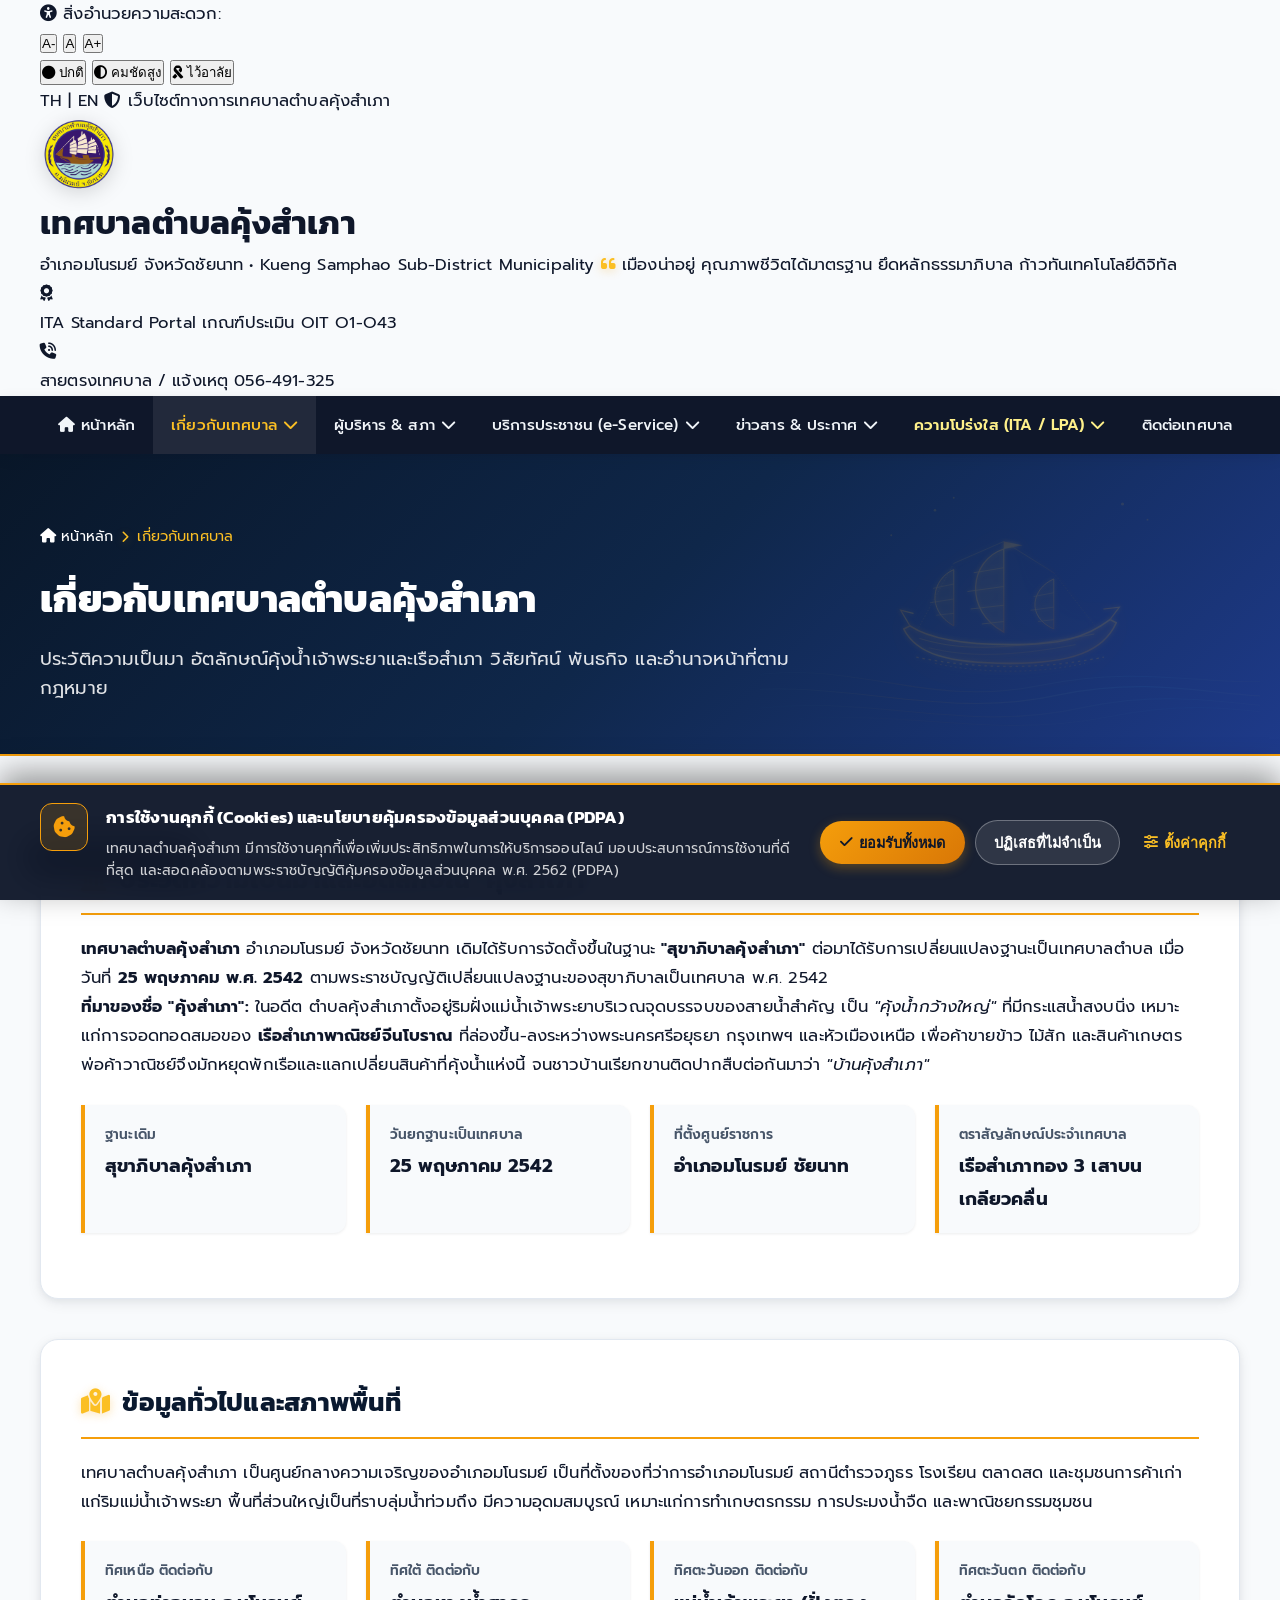
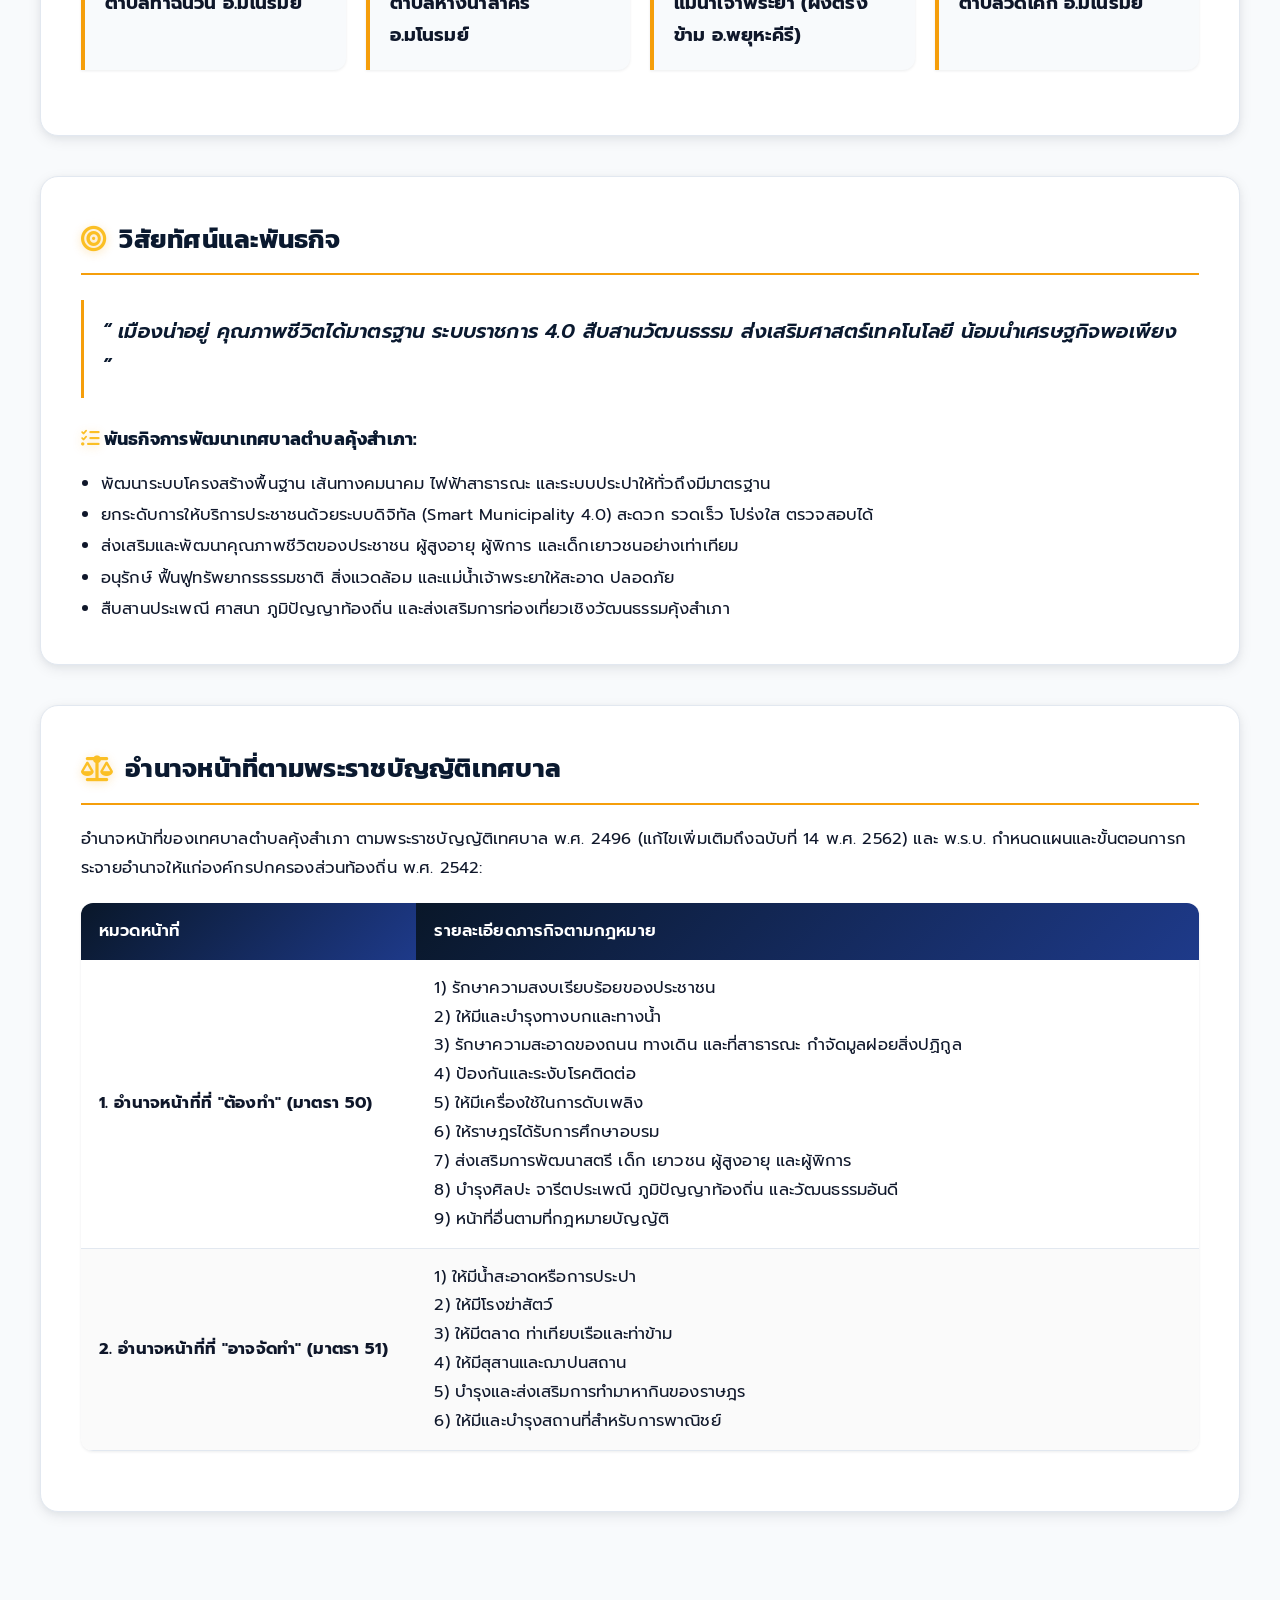
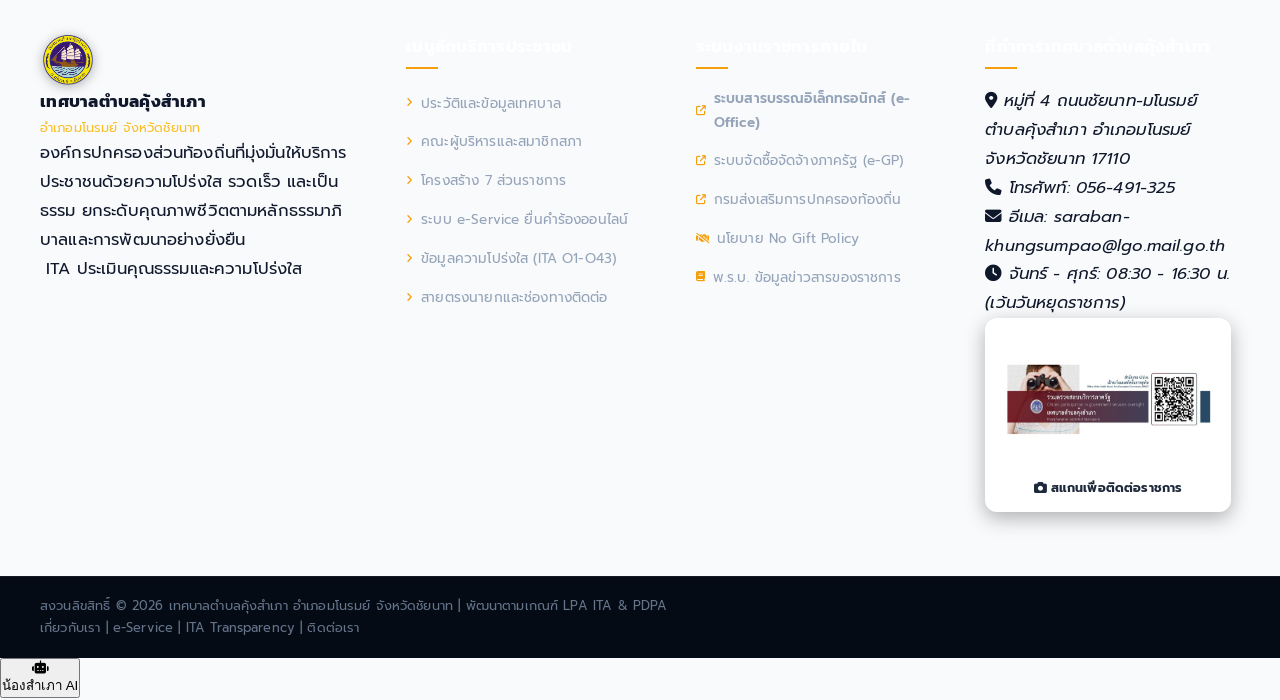
==== about.html @ b13b2f4b "feat: modern Thai typography (Prompt/Kanit), Khung Sumpao identity line-art SVG with floating animat" ====
<!DOCTYPE html>
<html lang="th">
<head>
    <meta charset="UTF-8">
    <meta name="viewport" content="width=device-width, initial-scale=1.0">
    <title>เกี่ยวกับเทศบาลตำบลคุ้งสำเภา | เทศบาลตำบลคุ้งสำเภา อำเภอมโนรมย์ จังหวัดชัยนาท</title>
    <meta name="description" content="ประวัติความเป็นมา อัตลักษณ์คุ้งน้ำเจ้าพระยาและเรือสำเภา วิสัยทัศน์ พันธกิจ และอำนาจหน้าที่ตามกฎหมาย">
    
    <!-- Google Fonts: Prompt & Kanit (Modern, Friendly, Accessible) -->
    <link rel="preconnect" href="https://fonts.googleapis.com">
    <link rel="preconnect" href="https://fonts.gstatic.com" crossorigin>
    <link href="https://fonts.googleapis.com/css2?family=Kanit:wght@400;500;600;700;800&family=Prompt:ital,wght@0,300;0,400;0,500;0,600;0,700;0,800;1,300;1,400&display=swap" rel="stylesheet">
    
    <!-- Font Awesome Icons -->
    <link rel="stylesheet" href="https://cdnjs.cloudflare.com/ajax/libs/font-awesome/6.5.1/css/all.min.css">
    
    <!-- Core & Civic Styles -->
    <link rel="stylesheet" href="assets/css/style.css">
</head>
<body data-theme="light">

    <!-- 1. Government Standard Accessibility Bar (WCAG 2.1 AA) -->
    <div class="accessibility-bar" role="region" aria-label="แถบอำนวยความสะดวกการเข้าถึง">
        <div class="container access-container">
            <div class="access-tools-left">
                <span class="access-label"><i class="fa-solid fa-universal-access"></i> สิ่งอำนวยความสะดวก:</span>
                <div class="btn-group-access" role="group" aria-label="ปรับขนาดตัวอักษร">
                    <button type="button" class="btn-access" id="font-decrease" title="ลดขนาดตัวอักษร">A-</button>
                    <button type="button" class="btn-access active" id="font-reset" title="ขนาดตัวอักษรปกติ">A</button>
                    <button type="button" class="btn-access" id="font-increase" title="เพิ่มขนาดตัวอักษร">A+</button>
                </div>
                <div class="btn-group-access" role="group" aria-label="โหมดการแสดงผล">
                    <button type="button" class="btn-access" id="theme-default" title="โหมดสีปกติ"><i class="fa-solid fa-circle text-primary"></i> ปกติ</button>
                    <button type="button" class="btn-access" id="theme-contrast" title="โหมดคอนทราสต์สูง (ขาว-ดำ)"><i class="fa-solid fa-circle-half-stroke"></i> คมชัดสูง</button>
                    <button type="button" class="btn-access" id="theme-mourning" title="โหมดไว้อาลัย (ขาวดำ)"><i class="fa-solid fa-ribbon"></i> ไว้อาลัย</button>
                </div>
            </div>
            <div class="access-tools-right">
                <span class="lang-switch"><a href="index.html" class="active">TH</a> | <a href="#">EN</a></span>
                <span class="gov-secure-badge"><i class="fa-solid fa-shield-halved"></i> เว็บไซต์ทางการเทศบาลตำบลคุ้งสำเภา</span>
            </div>
        </div>
    </div>

    <!-- 2. Civic Branding & Masthead Header -->
    <header class="header-masthead">
        <div class="container masthead-container">
            <div class="brand-wrapper">
                <a href="index.html" class="brand-logo-link">
                    <img src="assets/images/logo.png" alt="ตราสัญลักษณ์เทศบาลตำบลคุ้งสำเภา" class="official-logo-img">
                </a>
                <div class="brand-titles">
                    <h1 class="brand-title">เทศบาลตำบลคุ้งสำเภา</h1>
                    <span class="brand-subtitle">อำเภอมโนรมย์ จังหวัดชัยนาท • Kueng Samphao Sub-District Municipality</span>
                    <span class="brand-tagline"><i class="fa-solid fa-quote-left text-gold"></i> เมืองน่าอยู่ คุณภาพชีวิตได้มาตรฐาน ยึดหลักธรรมาภิบาล ก้าวทันเทคโนโลยีดิจิทัล</span>
                </div>
            </div>
            <div class="header-utility-badges">
                <div class="ita-badge-card">
                    <div class="ita-badge-icon"><i class="fa-solid fa-award"></i></div>
                    <div class="ita-badge-info">
                        <span class="badge-title">ITA Standard Portal</span>
                        <span class="badge-desc">เกณฑ์ประเมิน OIT O1-O43</span>
                    </div>
                </div>
                <div class="emergency-call-card">
                    <div class="emergency-icon"><i class="fa-solid fa-phone-volume"></i></div>
                    <div class="emergency-info">
                        <span class="call-label">สายตรงเทศบาล / แจ้งเหตุ</span>
                        <a href="tel:056491325" class="call-number">056-491-325</a>
                    </div>
                </div>
            </div>
        </div>
    </header>

    <!-- 3. Main Navigation Bar -->
    <nav class="main-nav" id="mainNav">
        <div class="container nav-container">
            <button class="mobile-menu-toggle" id="mobileMenuToggle" aria-label="เปิดเมนู">
                <i class="fa-solid fa-bars"></i> เมนูหลัก
            </button>
            <ul class="nav-menu" id="navMenu">
                <li class="nav-item "><a href="index.html" class="nav-link"><i class="fa-solid fa-house"></i> หน้าหลัก</a></li>
                <li class="nav-item has-dropdown active">
                    <a href="about.html" class="nav-link">เกี่ยวกับเทศบาล <i class="fa-solid fa-chevron-down"></i></a>
                    <ul class="dropdown-menu">
                        <li><a href="about.html#history"><i class="fa-solid fa-landmark"></i> ประวัติเทศบาลตำบลคุ้งสำเภา</a></li>
                        <li><a href="about.html#info"><i class="fa-solid fa-circle-info"></i> ข้อมูลทั่วไปและสภาพพื้นที่</a></li>
                        <li><a href="about.html#vision"><i class="fa-solid fa-bullseye"></i> วิสัยทัศน์และพันธกิจ</a></li>
                        <li><a href="about.html#duties"><i class="fa-solid fa-scale-balanced"></i> อำนาจหน้าที่ตามกฎหมาย</a></li>
                    </ul>
                </li>
                <li class="nav-item has-dropdown ">
                    <a href="council.html" class="nav-link">ผู้บริหาร & สภา <i class="fa-solid fa-chevron-down"></i></a>
                    <ul class="dropdown-menu">
                        <li><a href="council.html#executives"><i class="fa-solid fa-user-tie"></i> คณะผู้บริหารเทศบาล</a></li>
                        <li><a href="council.html#council"><i class="fa-solid fa-users"></i> สมาชิกสภาเทศบาล</a></li>
                        <li><a href="structure.html"><i class="fa-solid fa-sitemap"></i> โครงสร้าง 7 ส่วนราชการ</a></li>
                    </ul>
                </li>
                <li class="nav-item has-dropdown ">
                    <a href="eservice.html" class="nav-link">บริการประชาชน (e-Service) <i class="fa-solid fa-chevron-down"></i></a>
                    <ul class="dropdown-menu">
                        <li><a href="eservice.html#overview"><i class="fa-solid fa-desktop"></i> ศูนย์บริการ e-Service Portal</a></li>
                        <li><a href="eservice.html#water"><i class="fa-solid fa-faucet-drip"></i> คำร้องขอใช้น้ำประปาออนไลน์</a></li>
                        <li><a href="eservice.html#venue"><i class="fa-solid fa-hotel"></i> คำร้องขอใช้สถานที่ราชการ</a></li>
                        <li><a href="eservice.html#tax"><i class="fa-solid fa-receipt"></i> ชำระภาษีท้องถิ่นและยื่นแบบ</a></li>
                        <li><a href="eservice.html#forms"><i class="fa-solid fa-file-pdf"></i> ดาวน์โหลดแบบฟอร์มคำร้อง</a></li>
                    </ul>
                </li>
                <li class="nav-item has-dropdown">
                    <a href="index.html#news" class="nav-link">ข่าวสาร & ประกาศ <i class="fa-solid fa-chevron-down"></i></a>
                    <ul class="dropdown-menu">
                        <li><a href="index.html#news"><i class="fa-regular fa-newspaper"></i> ข่าวประชาสัมพันธ์ทั่วไป</a></li>
                        <li><a href="index.html#procure"><i class="fa-solid fa-cart-shopping"></i> ประกาศจัดซื้อจัดจ้าง (e-GP)</a></li>
                        <li><a href="index.html#gallery"><i class="fa-solid fa-images"></i> ภาพกิจกรรมเทศบาล</a></li>
                    </ul>
                </li>
                <li class="nav-item has-dropdown ">
                    <a href="ita.html" class="nav-link highlight-ita">ความโปร่งใส (ITA / LPA) <i class="fa-solid fa-chevron-down"></i></a>
                    <ul class="dropdown-menu">
                        <li><a href="ita.html#oit"><i class="fa-solid fa-shield-halved"></i> การประเมิน ITA (OIT O1-O43)</a></li>
                        <li><a href="ita.html#no-gift"><i class="fa-solid fa-handshake-slash"></i> นโยบายไม่รับของขวัญ (No Gift Policy)</a></li>
                        <li><a href="ita.html#finance"><i class="fa-solid fa-chart-pie"></i> แผนการใช้จ่ายงบประมาณ</a></li>
                        <li><a href="ita.html#ethics"><i class="fa-solid fa-gavel"></i> ประมวลจริยธรรมเจ้าหน้าที่</a></li>
                    </ul>
                </li>
                <li class="nav-item "><a href="contact.html" class="nav-link">ติดต่อเทศบาล</a></li>
            </ul>
        </div>
    </nav>

    <!-- Subpage Hero Banner with Identity Watermark -->
    <section class="subpage-hero">
        <img src="assets/images/identity_ship_waves.svg" alt="อัตลักษณ์เรือสำเภาและคุ้งน้ำเจ้าพระยา" class="identity-watermark">
        <div class="container">
            <div class="subpage-breadcrumb">
                <a href="index.html"><i class="fa-solid fa-house"></i> หน้าหลัก</a>
                <i class="fa-solid fa-chevron-right text-gold" style="font-size: 0.75rem;"></i>
                <span>เกี่ยวกับเทศบาล</span>
            </div>
            <h1 class="subpage-title">เกี่ยวกับเทศบาลตำบลคุ้งสำเภา</h1>
            <p class="subpage-subtitle">ประวัติความเป็นมา อัตลักษณ์คุ้งน้ำเจ้าพระยาและเรือสำเภา วิสัยทัศน์ พันธกิจ และอำนาจหน้าที่ตามกฎหมาย</p>
        </div>
    </section>

    <main class="subpage-body">
        <div class="container">
            <!-- Article 1: History -->
            <article class="civic-article-card" id="history">
                <h2 class="civic-article-title"><i class="fa-solid fa-landmark text-gold"></i> ประวัติความเป็นมาและอัตลักษณ์ "คุ้งสำเภา"</h2>
                <p>
                    <strong>เทศบาลตำบลคุ้งสำเภา</strong> อำเภอมโนรมย์ จังหวัดชัยนาท เดิมได้รับการจัดตั้งขึ้นในฐานะ <strong>"สุขาภิบาลคุ้งสำเภา"</strong> ต่อมาได้รับการเปลี่ยนแปลงฐานะเป็นเทศบาลตำบล เมื่อวันที่ <strong>25 พฤษภาคม พ.ศ. 2542</strong> ตามพระราชบัญญัติเปลี่ยนแปลงฐานะของสุขาภิบาลเป็นเทศบาล พ.ศ. 2542
                </p>
                <p>
                    <strong>ที่มาของชื่อ "คุ้งสำเภา":</strong> ในอดีต ตำบลคุ้งสำเภาตั้งอยู่ริมฝั่งแม่น้ำเจ้าพระยาบริเวณจุดบรรจบของสายน้ำสำคัญ เป็น <em>"คุ้งน้ำกว้างใหญ่"</em> ที่มีกระแสน้ำสงบนิ่ง เหมาะแก่การจอดทอดสมอของ <strong>เรือสำเภาพาณิชย์จีนโบราณ</strong> ที่ล่องขึ้น-ลงระหว่างพระนครศรีอยุธยา กรุงเทพฯ และหัวเมืองเหนือ เพื่อค้าขายข้าว ไม้สัก และสินค้าเกษตร พ่อค้าวาณิชย์จึงมักหยุดพักเรือและแลกเปลี่ยนสินค้าที่คุ้งน้ำแห่งนี้ จนชาวบ้านเรียกขานติดปากสืบต่อกันมาว่า <em>"บ้านคุ้งสำเภา"</em>
                </p>
                
                <div class="civic-fact-grid">
                    <div class="civic-fact-card">
                        <span class="civic-fact-label">ฐานะเดิม</span>
                        <span class="civic-fact-value">สุขาภิบาลคุ้งสำเภา</span>
                    </div>
                    <div class="civic-fact-card">
                        <span class="civic-fact-label">วันยกฐานะเป็นเทศบาล</span>
                        <span class="civic-fact-value">25 พฤษภาคม 2542</span>
                    </div>
                    <div class="civic-fact-card">
                        <span class="civic-fact-label">ที่ตั้งศูนย์ราชการ</span>
                        <span class="civic-fact-value">อำเภอมโนรมย์ ชัยนาท</span>
                    </div>
                    <div class="civic-fact-card">
                        <span class="civic-fact-label">ตราสัญลักษณ์ประจำเทศบาล</span>
                        <span class="civic-fact-value">เรือสำเภาทอง 3 เสาบนเกลียวคลื่น</span>
                    </div>
                </div>
            </article>

            <!-- Article 2: General Information -->
            <article class="civic-article-card" id="info">
                <h2 class="civic-article-title"><i class="fa-solid fa-map-location-dot text-gold"></i> ข้อมูลทั่วไปและสภาพพื้นที่</h2>
                <p>
                    เทศบาลตำบลคุ้งสำเภา เป็นศูนย์กลางความเจริญของอำเภอมโนรมย์ เป็นที่ตั้งของที่ว่าการอำเภอมโนรมย์ สถานีตำรวจภูธร โรงเรียน ตลาดสด และชุมชนการค้าเก่าแก่ริมแม่น้ำเจ้าพระยา พื้นที่ส่วนใหญ่เป็นที่ราบลุ่มน้ำท่วมถึง มีความอุดมสมบูรณ์ เหมาะแก่การทำเกษตรกรรม การประมงน้ำจืด และพาณิชยกรรมชุมชน
                </p>
                <div class="civic-fact-grid">
                    <div class="civic-fact-card">
                        <span class="civic-fact-label">ทิศเหนือ ติดต่อกับ</span>
                        <span class="civic-fact-value">ตำบลท่าฉนวน อ.มโนรมย์</span>
                    </div>
                    <div class="civic-fact-card">
                        <span class="civic-fact-label">ทิศใต้ ติดต่อกับ</span>
                        <span class="civic-fact-value">ตำบลหางน้ำสาคร อ.มโนรมย์</span>
                    </div>
                    <div class="civic-fact-card">
                        <span class="civic-fact-label">ทิศตะวันออก ติดต่อกับ</span>
                        <span class="civic-fact-value">แม่น้ำเจ้าพระยา (ฝั่งตรงข้าม อ.พยุหะคีรี)</span>
                    </div>
                    <div class="civic-fact-card">
                        <span class="civic-fact-label">ทิศตะวันตก ติดต่อกับ</span>
                        <span class="civic-fact-value">ตำบลวัดโคก อ.มโนรมย์</span>
                    </div>
                </div>
            </article>

            <!-- Article 3: Vision & Mission -->
            <article class="civic-article-card" id="vision">
                <h2 class="civic-article-title"><i class="fa-solid fa-bullseye text-gold"></i> วิสัยทัศน์และพันธกิจ</h2>
                <div class="mayor-text" style="font-size: 1.25rem; font-weight: 600; color: var(--primary-dark); margin: 25px 0;">
                    “ เมืองน่าอยู่ คุณภาพชีวิตได้มาตรฐาน ระบบราชการ 4.0 สืบสานวัฒนธรรม ส่งเสริมศาสตร์เทคโนโลยี น้อมนำเศรษฐกิจพอเพียง ”
                </div>
                <h3 style="font-size: 1.15rem; margin-top: 25px; margin-bottom: 12px; color: var(--primary-dark);"><i class="fa-solid fa-list-check text-gold"></i> พันธกิจการพัฒนาเทศบาลตำบลคุ้งสำเภา:</h3>
                <ul style="padding-left: 20px; line-height: 1.9;">
                    <li>พัฒนาระบบโครงสร้างพื้นฐาน เส้นทางคมนาคม ไฟฟ้าสาธารณะ และระบบประปาให้ทั่วถึงมีมาตรฐาน</li>
                    <li>ยกระดับการให้บริการประชาชนด้วยระบบดิจิทัล (Smart Municipality 4.0) สะดวก รวดเร็ว โปร่งใส ตรวจสอบได้</li>
                    <li>ส่งเสริมและพัฒนาคุณภาพชีวิตของประชาชน ผู้สูงอายุ ผู้พิการ และเด็กเยาวชนอย่างเท่าเทียม</li>
                    <li>อนุรักษ์ ฟื้นฟูทรัพยากรธรรมชาติ สิ่งแวดล้อม และแม่น้ำเจ้าพระยาให้สะอาด ปลอดภัย</li>
                    <li>สืบสานประเพณี ศาสนา ภูมิปัญญาท้องถิ่น และส่งเสริมการท่องเที่ยวเชิงวัฒนธรรมคุ้งสำเภา</li>
                </ul>
            </article>

            <!-- Article 4: Duties and Legal Authority -->
            <article class="civic-article-card" id="duties">
                <h2 class="civic-article-title"><i class="fa-solid fa-scale-balanced text-gold"></i> อำนาจหน้าที่ตามพระราชบัญญัติเทศบาล</h2>
                <p>อำนาจหน้าที่ของเทศบาลตำบลคุ้งสำเภา ตามพระราชบัญญัติเทศบาล พ.ศ. 2496 (แก้ไขเพิ่มเติมถึงฉบับที่ 14 พ.ศ. 2562) และ พ.ร.บ. กำหนดแผนและขั้นตอนการกระจายอำนาจให้แก่องค์กรปกครองส่วนท้องถิ่น พ.ศ. 2542:</p>
                
                <table class="civic-table">
                    <thead>
                        <tr>
                            <th style="width: 30%;">หมวดหน้าที่</th>
                            <th>รายละเอียดภารกิจตามกฎหมาย</th>
                        </tr>
                    </thead>
                    <tbody>
                        <tr>
                            <td><strong>1. อำนาจหน้าที่ที่ "ต้องทำ" (มาตรา 50)</strong></td>
                            <td>
                                1) รักษาความสงบเรียบร้อยของประชาชน<br>
                                2) ให้มีและบำรุงทางบกและทางน้ำ<br>
                                3) รักษาความสะอาดของถนน ทางเดิน และที่สาธารณะ กำจัดมูลฝอยสิ่งปฏิกูล<br>
                                4) ป้องกันและระงับโรคติดต่อ<br>
                                5) ให้มีเครื่องใช้ในการดับเพลิง<br>
                                6) ให้ราษฎรได้รับการศึกษาอบรม<br>
                                7) ส่งเสริมการพัฒนาสตรี เด็ก เยาวชน ผู้สูงอายุ และผู้พิการ<br>
                                8) บำรุงศิลปะ จารีตประเพณี ภูมิปัญญาท้องถิ่น และวัฒนธรรมอันดี<br>
                                9) หน้าที่อื่นตามที่กฎหมายบัญญัติ
                            </td>
                        </tr>
                        <tr>
                            <td><strong>2. อำนาจหน้าที่ที่ "อาจจัดทำ" (มาตรา 51)</strong></td>
                            <td>
                                1) ให้มีน้ำสะอาดหรือการประปา<br>
                                2) ให้มีโรงฆ่าสัตว์<br>
                                3) ให้มีตลาด ท่าเทียบเรือและท่าข้าม<br>
                                4) ให้มีสุสานและฌาปนสถาน<br>
                                5) บำรุงและส่งเสริมการทำมาหากินของราษฎร<br>
                                6) ให้มีและบำรุงสถานที่สำหรับการพาณิชย์
                            </td>
                        </tr>
                    </tbody>
                </table>
            </article>
        </div>
    </main>

    <!-- Official Civic Footer -->
    <footer class="footer-civic" id="contactFooter">
        <div class="container footer-grid">
            <div class="footer-col footer-about">
                <div class="footer-brand">
                    <img src="assets/images/logo.png" alt="โลโก้เทศบาลตำบลคุ้งสำเภา" class="footer-logo-img">
                    <div>
                        <h4 class="footer-title">เทศบาลตำบลคุ้งสำเภา</h4>
                        <span class="footer-sub">อำเภอมโนรมย์ จังหวัดชัยนาท</span>
                    </div>
                </div>
                <p class="footer-desc">
                    องค์กรปกครองส่วนท้องถิ่นที่มุ่งมั่นให้บริการประชาชนด้วยความโปร่งใส รวดเร็ว และเป็นธรรม ยกระดับคุณภาพชีวิตตามหลักธรรมาภิบาลและการพัฒนาอย่างยั่งยืน
                </p>
                <div class="footer-ita-status">
                    <span class="ita-tag"><i class="fa-solid fa-shield-check"></i> ITA ประเมินคุณธรรมและความโปร่งใส</span>
                </div>
            </div>
            <div class="footer-col">
                <h4 class="footer-heading">เมนูลัดบริการประชาชน</h4>
                <ul class="footer-links">
                    <li><a href="about.html"><i class="fa-solid fa-angle-right"></i> ประวัติและข้อมูลเทศบาล</a></li>
                    <li><a href="council.html"><i class="fa-solid fa-angle-right"></i> คณะผู้บริหารและสมาชิกสภา</a></li>
                    <li><a href="structure.html"><i class="fa-solid fa-angle-right"></i> โครงสร้าง 7 ส่วนราชการ</a></li>
                    <li><a href="eservice.html"><i class="fa-solid fa-angle-right"></i> ระบบ e-Service ยื่นคำร้องออนไลน์</a></li>
                    <li><a href="ita.html"><i class="fa-solid fa-angle-right"></i> ข้อมูลความโปร่งใส (ITA O1-O43)</a></li>
                    <li><a href="contact.html"><i class="fa-solid fa-angle-right"></i> สายตรงนายกและช่องทางติดต่อ</a></li>
                </ul>
            </div>
            <div class="footer-col">
                <h4 class="footer-heading">ระบบงานราชการภายใน</h4>
                <ul class="footer-links">
                    <li><a href="https://khungsumpao.c.eoffice.go.th/portal/" target="_blank" class="eoffice-link"><i class="fa-solid fa-arrow-up-right-from-square"></i> ระบบสารบรรณอิเล็กทรอนิกส์ (e-Office)</a></li>
                    <li><a href="https://www.gprocurement.go.th" target="_blank"><i class="fa-solid fa-arrow-up-right-from-square"></i> ระบบจัดซื้อจัดจ้างภาครัฐ (e-GP)</a></li>
                    <li><a href="https://dla.go.th" target="_blank"><i class="fa-solid fa-arrow-up-right-from-square"></i> กรมส่งเสริมการปกครองท้องถิ่น</a></li>
                    <li><a href="ita.html#no-gift"><i class="fa-solid fa-handshake-slash"></i> นโยบาย No Gift Policy</a></li>
                    <li><a href="about.html#duties"><i class="fa-solid fa-book"></i> พ.ร.บ. ข้อมูลข่าวสารของราชการ</a></li>
                </ul>
            </div>
            <div class="footer-col footer-contact-box">
                <h4 class="footer-heading">ที่ทำการเทศบาลตำบลคุ้งสำเภา</h4>
                <address class="footer-address">
                    <p><i class="fa-solid fa-location-dot"></i> หมู่ที่ 4 ถนนชัยนาท-มโนรมย์ ตำบลคุ้งสำเภา อำเภอมโนรมย์ จังหวัดชัยนาท 17110</p>
                    <p><i class="fa-solid fa-phone"></i> โทรศัพท์: <a href="tel:056491325">056-491-325</a></p>
                    <p><i class="fa-solid fa-envelope"></i> อีเมล: <a href="mailto:saraban-khungsumpao@lgo.mail.go.th">saraban-khungsumpao@lgo.mail.go.th</a></p>
                    <p><i class="fa-solid fa-clock"></i> จันทร์ - ศุกร์: 08:30 - 16:30 น. (เว้นวันหยุดราชการ)</p>
                </address>
                <div class="qrcode-wrapper">
                    <img src="assets/images/qrcode_contact.jpg" alt="QR Code ติดต่อเทศบาลตำบลคุ้งสำเภา" class="qrcode-img">
                    <span class="qrcode-hint"><i class="fa-solid fa-camera"></i> สแกนเพื่อติดต่อราชการ</span>
                </div>
            </div>
        </div>
        <div class="footer-bottom">
            <div class="container footer-bottom-flex">
                <p class="copyright">สงวนลิขสิทธิ์ &copy; 2026 เทศบาลตำบลคุ้งสำเภา อำเภอมโนรมย์ จังหวัดชัยนาท | พัฒนาตามเกณฑ์ LPA ITA & PDPA</p>
                <div class="footer-extra-links">
                    <a href="about.html">เกี่ยวกับเรา</a> | 
                    <a href="eservice.html">e-Service</a> | 
                    <a href="ita.html">ITA Transparency</a> | 
                    <a href="contact.html">ติดต่อเรา</a>
                </div>
            </div>
        </div>
    </footer>

    <!-- AI Citizen Assistant Floating Button & Widget -->
    <div class="ai-assistant-widget" id="aiAssistantWidget">
        <button class="ai-fab-btn" id="aiFabBtn" aria-label="ผู้ช่วยราชการ AI น้องสำเภา">
            <div class="ai-fab-icon"><i class="fa-solid fa-robot"></i></div>
            <div class="ai-fab-label">น้องสำเภา AI</div>
        </button>
        <div class="ai-chat-window" id="aiChatWindow" aria-hidden="true">
            <div class="ai-chat-header">
                <div class="ai-bot-profile">
                    <div class="ai-avatar-circle"><i class="fa-solid fa-robot"></i></div>
                    <div>
                        <h4 class="ai-bot-name">น้องสำเภา AI</h4>
                        <span class="ai-bot-status"><i class="fa-solid fa-circle"></i> พร้อมให้บริการข้อมูลราชการ</span>
                    </div>
                </div>
                <button class="ai-close-btn" id="aiCloseBtn" aria-label="ปิดหน้าต่าง">&times;</button>
            </div>
            <div class="ai-chat-body" id="aiChatBody">
                <div class="ai-message bot">
                    <p>สวัสดีครับพ่อแม่พี่น้องชาวตำบลคุ้งสำเภา! ผมคือ <strong>"น้องสำเภา AI"</strong> ผู้ช่วยอัจฉริยะประจำเทศบาลตำบลคุ้งสำเภา มีอะไรให้ผมช่วยเหลือเรื่องงานบริการ ข้อมูลจัดซื้อจัดจ้าง หรือเอกสารราชการ สอบถามได้เลยครับ!</p>
                </div>
            </div>
            <div class="ai-chat-quick-tags">
                <button class="quick-tag" data-query="ขอน้ำประปาออนไลน์">🚰 ขอน้ำประปา</button>
                <button class="quick-tag" data-query="ติดต่อเทศบาล">📞 เบอร์ติดต่อ</button>
                <button class="quick-tag" data-query="ชำระภาษีท้องถิ่น">💰 ภาษีที่ดิน</button>
                <button class="quick-tag" data-query="นโยบาย No Gift">🛡️ No Gift</button>
            </div>
            <div class="ai-chat-footer">
                <input type="text" id="aiUserInput" placeholder="พิมพ์คำถามของคุณที่นี่..." aria-label="พิมพ์ข้อความ">
                <button type="button" id="aiSendBtn" aria-label="ส่งข้อความ"><i class="fa-solid fa-paper-plane"></i></button>
            </div>
        </div>
    </div>

    <!-- PDPA Compliance & Cookie Consent System -->
    <div id="pdpa-banner" class="pdpa-banner" role="dialog" aria-modal="true" aria-labelledby="pdpa-title">
        <div class="container pdpa-container">
            <div class="pdpa-content">
                <div class="pdpa-icon-box"><i class="fa-solid fa-cookie-bite"></i></div>
                <div class="pdpa-text">
                    <h4 id="pdpa-title" class="pdpa-title">การใช้งานคุกกี้ (Cookies) และนโยบายคุ้มครองข้อมูลส่วนบุคคล (PDPA)</h4>
                    <p class="pdpa-desc">เทศบาลตำบลคุ้งสำเภา มีการใช้งานคุกกี้เพื่อเพิ่มประสิทธิภาพในการให้บริการออนไลน์ มอบประสบการณ์การใช้งานที่ดีที่สุด และสอดคล้องตามพระราชบัญญัติคุ้มครองข้อมูลส่วนบุคคล พ.ศ. 2562 (PDPA)</p>
                </div>
            </div>
            <div class="pdpa-actions">
                <button type="button" class="btn btn-pdpa-accept" id="btn-pdpa-accept-all"><i class="fa-solid fa-check"></i> ยอมรับทั้งหมด</button>
                <button type="button" class="btn btn-pdpa-reject" id="btn-pdpa-reject">ปฏิเสธที่ไม่จำเป็น</button>
                <button type="button" class="btn btn-pdpa-settings" id="btn-pdpa-open-settings"><i class="fa-solid fa-sliders"></i> ตั้งค่าคุกกี้</button>
            </div>
        </div>
    </div>

    <div id="pdpa-modal" class="pdpa-modal-overlay" aria-hidden="true">
        <div class="pdpa-modal-box">
            <div class="pdpa-modal-header">
                <div class="pdpa-modal-title-group">
                    <i class="fa-solid fa-shield-halved pdpa-modal-icon"></i>
                    <div>
                        <h3 class="pdpa-modal-title">ศูนย์จัดการความเป็นส่วนตัวและคุกกี้ (Privacy & Cookies Settings)</h3>
                        <p class="pdpa-modal-subtitle">เทศบาลตำบลคุ้งสำเภา อำเภอมโนรมย์ จังหวัดชัยนาท</p>
                    </div>
                </div>
                <button type="button" class="pdpa-modal-close" id="btn-pdpa-close-modal" aria-label="ปิดหน้าต่าง">&times;</button>
            </div>
            <div class="pdpa-modal-body">
                <div class="pdpa-category-card">
                    <div class="pdpa-cat-header">
                        <div class="pdpa-cat-info">
                            <h4 class="pdpa-cat-title"><i class="fa-solid fa-lock text-gold"></i> คุกกี้ที่จำเป็นอย่างยิ่ง (Strictly Necessary Cookies)</h4>
                            <span class="pdpa-cat-badge always-active">เปิดใช้งานตลอดเวลา (จำเป็น)</span>
                        </div>
                        <div class="pdpa-switch disabled">
                            <input type="checkbox" id="cookie-necessary" checked disabled>
                            <label for="cookie-necessary" class="pdpa-slider"></label>
                        </div>
                    </div>
                    <p class="pdpa-cat-desc">จำเป็นสำหรับการทำงานพื้นฐานของเว็บไซต์ เช่น การเข้าสู่ระบบ e-Service และการนำทาง</p>
                </div>
                <div class="pdpa-category-card">
                    <div class="pdpa-cat-header">
                        <div class="pdpa-cat-info"><h4 class="pdpa-cat-title"><i class="fa-solid fa-chart-line text-blue"></i> คุกกี้เพื่อการวิเคราะห์และประเมินผล (Analytics Cookies)</h4></div>
                        <div class="pdpa-switch">
                            <input type="checkbox" id="cookie-analytics" checked>
                            <label for="cookie-analytics" class="pdpa-slider"></label>
                        </div>
                    </div>
                    <p class="pdpa-cat-desc">ช่วยให้เทศบาลเข้าใจพฤติกรรมการใช้งานเพื่อนำสถิติไปปรับปรุงการให้บริการประชาชน</p>
                </div>
            </div>
            <div class="pdpa-modal-footer">
                <button type="button" class="btn btn-pdpa-save" id="btn-pdpa-save-preferences"><i class="fa-solid fa-floppy-disk"></i> บันทึกการตั้งค่า</button>
                <button type="button" class="btn btn-pdpa-accept-modal" id="btn-pdpa-accept-all-modal">ยอมรับทั้งหมด</button>
            </div>
        </div>
    </div>

    <button id="pdpa-floating-trigger" class="pdpa-floating-badge" title="คลิกเพื่อจัดการความยินยอมคุกกี้และสิทธิ PDPA">
        <i class="fa-solid fa-shield-halved"></i>
        <span class="pdpa-badge-text">นโยบายคุกกี้ & PDPA</span>
    </button>

    <!-- Core Scripts -->
    <script src="assets/js/main.js"></script>
</body>
</html>
---- assets/css/style.css ----
/* ==========================================================================
   เทศบาลตำบลคุ้งสำเภา (Kueng Sumpao Sub-District Municipality)
   Design System: Modern Civic Editorial & Warm Gold Sapphire
   Compliant with: LPA (Local Performance Assessment) & ITA (OIT O1-O43)
   ========================================================================== */

:root {
    /* Palette Tokens */
    --primary-dark: #0a192f;
    --primary: #0f172a;
    --primary-light: #1e293b;
    --primary-accent: #1e3a8a;
    
    --gold: #f59e0b;
    --gold-dark: #d97706;
    --gold-light: #fbbf24;
    --gold-subtle: #fef3c7;
    
    --bg-page: #f8fafc;
    --bg-surface: #ffffff;
    --bg-alt: #f1f5f9;
    
    --text-main: #0f172a;
    --text-muted: #475569;
    --text-light: #94a3b8;
    --text-white: #ffffff;
    
    --border-color: #e2e8f0;
    --border-gold: #fde68a;
    
    /* Radius & Elevation */
    --radius-sm: 6px;
    --radius-md: 12px;
    --radius-lg: 18px;
    --radius-full: 9999px;
    
    --shadow-sm: 0 1px 3px rgba(15, 23, 42, 0.08);
    --shadow-md: 0 4px 14px rgba(15, 23, 42, 0.08), 0 2px 6px rgba(15, 23, 42, 0.04);
    --shadow-lg: 0 10px 25px -5px rgba(15, 23, 42, 0.12), 0 8px 10px -6px rgba(15, 23, 42, 0.04);
    --shadow-gold: 0 4px 20px rgba(245, 158, 11, 0.25);
    
    /* Transition */
    --transition: all 0.25s ease;
}

/* Base Reset & Typography */
* {
    box-sizing: border-box;
    margin: 0;
    padding: 0;
}

html {
    scroll-behavior: smooth;
    font-size: 16px;
}

body {
    font-family: 'Sarabun', 'Outfit', sans-serif;
    background-color: var(--bg-page);
    color: var(--text-main);
    line-height: 1.65;
    text-align: left;
    -webkit-font-smoothing: antialiased;
}

.container {
    max-width: 1240px;
    margin: 0 auto;
    padding: 0 20px;
}

a {
    color: inherit;
    text-decoration: none;
    transition: var(--transition);
}

img {
    max-width: 100%;
    height: auto;
    display: block;
}

/* ==========================================================================
   1. TOP ACCESSIBILITY BAR (มาตรฐานความเสมอภาคและเข้าถึงได้ของรัฐ)
   ========================================================================== */
.top-bar {
    background-color: var(--primary-dark);
    color: #cbd5e1;
    font-size: 0.85rem;
    padding: 7px 0;
    border-bottom: 1px solid rgba(255, 255, 255, 0.1);
}

.top-bar-content {
    display: flex;
    justify-content: space-between;
    align-items: center;
}

.top-bar-left span {
    display: inline-flex;
    align-items: center;
    gap: 6px;
}

.top-bar-left .divider,
.lang-switch .divider {
    color: rgba(255, 255, 255, 0.2);
    margin: 0 10px;
}

.top-bar-right {
    display: flex;
    align-items: center;
    gap: 16px;
}

.accessibility-ctrl {
    display: inline-flex;
    align-items: center;
    gap: 5px;
}

.accessibility-ctrl .ctrl-label {
    font-size: 0.8rem;
    color: #94a3b8;
    margin-right: 3px;
}

.accessibility-ctrl button,
.theme-ctrl button {
    background: rgba(255, 255, 255, 0.08);
    color: #f8fafc;
    border: 1px solid rgba(255, 255, 255, 0.15);
    border-radius: var(--radius-sm);
    padding: 2px 7px;
    font-size: 0.75rem;
    font-weight: 600;
    cursor: pointer;
    transition: var(--transition);
}

.accessibility-ctrl button:hover,
.theme-ctrl button:hover {
    background: var(--gold);
    color: var(--primary-dark);
    border-color: var(--gold);
}

.theme-ctrl {
    display: inline-flex;
    gap: 6px;
}

.lang-switch .lang {
    cursor: pointer;
    font-weight: 500;
}

.lang-switch .lang.active {
    color: var(--gold-light);
    font-weight: 700;
}

/* ==========================================================================
   2. MAIN HEADER & IDENTITY
   ========================================================================== */
.main-header {
    background: var(--bg-surface);
    padding: 18px 0;
    border-bottom: 1px solid var(--border-color);
}

.header-container {
    display: flex;
    justify-content: space-between;
    align-items: center;
}

.brand-identity {
    display: flex;
    align-items: center;
    gap: 18px;
}

.emblem-wrapper {
    position: relative;
}

.emblem-badge {
    width: 68px;
    height: 68px;
    background: linear-gradient(135deg, var(--gold-light), var(--gold-dark));
    border-radius: 50%;
    display: flex;
    align-items: center;
    justify-content: center;
    color: var(--primary-dark);
    font-size: 2rem;
    box-shadow: var(--shadow-gold);
    border: 3px solid #ffffff;
}

.brand-title-th {
    font-size: 1.65rem;
    font-weight: 700;
    color: var(--primary);
    line-height: 1.2;
    letter-spacing: -0.01em;
}

.brand-sub-th {
    font-size: 0.95rem;
    color: var(--gold-dark);
    font-weight: 600;
}

.brand-title-en {
    font-size: 0.8rem;
    color: var(--text-muted);
    font-family: 'Outfit', sans-serif;
    letter-spacing: 0.04em;
    text-transform: uppercase;
}

.header-actions {
    display: flex;
    align-items: center;
    gap: 20px;
}

.hotline-box {
    display: flex;
    align-items: center;
    gap: 12px;
    padding: 8px 16px;
    background: #fef2f2;
    border: 1px solid #fee2e2;
    border-radius: var(--radius-md);
}

.hotline-icon {
    width: 40px;
    height: 40px;
    border-radius: 50%;
    background: #ef4444;
    color: white;
    display: flex;
    align-items: center;
    justify-content: center;
    font-size: 1.1rem;
}

.hotline-info {
    display: flex;
    flex-direction: column;
}

.hotline-title {
    font-size: 0.75rem;
    color: #991b1b;
    font-weight: 600;
}

.hotline-number {
    font-size: 1.2rem;
    font-weight: 700;
    color: #b91c1c;
    line-height: 1.2;
}

.btn-complain-header {
    display: inline-flex;
    align-items: center;
    gap: 8px;
    background: linear-gradient(135deg, var(--gold), var(--gold-dark));
    color: var(--primary-dark);
    font-weight: 700;
    font-size: 0.95rem;
    padding: 12px 20px;
    border-radius: var(--radius-md);
    box-shadow: var(--shadow-gold);
    border: none;
    cursor: pointer;
}

.btn-complain-header:hover {
    transform: translateY(-2px);
    box-shadow: 0 6px 22px rgba(245, 158, 11, 0.4);
}

/* ==========================================================================
   3. NAVIGATION BAR (สอดคล้องตามโครงสร้าง ITA O1-O43)
   ========================================================================== */
.main-nav {
    background: var(--primary);
    position: sticky;
    top: 0;
    z-index: 1000;
    box-shadow: var(--shadow-md);
}

.nav-container {
    display: flex;
    justify-content: space-between;
    align-items: center;
}

.mobile-menu-toggle {
    display: none;
    background: transparent;
    border: none;
    color: white;
    font-size: 1.1rem;
    padding: 14px 0;
    cursor: pointer;
}

.nav-menu {
    display: flex;
    list-style: none;
    align-items: center;
}

.nav-item {
    position: relative;
}

.nav-link {
    display: inline-flex;
    align-items: center;
    gap: 6px;
    padding: 16px 18px;
    color: #f1f5f9;
    font-size: 0.95rem;
    font-weight: 500;
    white-space: nowrap;
}

.nav-link:hover,
.nav-item.active .nav-link {
    background: rgba(255, 255, 255, 0.08);
    color: var(--gold-light);
}

.nav-link.highlight-ita {
    color: #fef08a;
    font-weight: 600;
}

.nav-link.highlight-ita:hover {
    background: rgba(245, 158, 11, 0.15);
    color: var(--gold-light);
}

/* Dropdown */
.dropdown-menu {
    position: absolute;
    top: 100%;
    left: 0;
    background: var(--bg-surface);
    min-width: 270px;
    list-style: none;
    padding: 8px 0;
    border-radius: 0 0 var(--radius-md) var(--radius-md);
    box-shadow: var(--shadow-lg);
    border: 1px solid var(--border-color);
    border-top: 3px solid var(--gold);
    display: none;
    animation: fadeInMenu 0.2s ease forwards;
}

.dropdown-menu li a {
    display: flex;
    align-items: center;
    gap: 10px;
    padding: 10px 18px;
    color: var(--text-main);
    font-size: 0.9rem;
}

.dropdown-menu li a:hover {
    background: var(--bg-alt);
    color: var(--primary-accent);
    padding-left: 24px;
}

.dropdown-menu li a i {
    color: var(--gold);
    font-size: 0.95rem;
    width: 18px;
    text-align: center;
}

.nav-item:hover > .dropdown-menu {
    display: block;
}

@keyframes fadeInMenu {
    from { opacity: 0; transform: translateY(8px); }
    to { opacity: 1; transform: translateY(0); }
}

.nav-search {
    display: flex;
    align-items: center;
    background: rgba(255, 255, 255, 0.1);
    border-radius: var(--radius-full);
    padding: 4px 6px 4px 14px;
    border: 1px solid rgba(255, 255, 255, 0.15);
}

.nav-search input {
    background: transparent;
    border: none;
    color: white;
    font-size: 0.85rem;
    font-family: inherit;
    outline: none;
    width: 170px;
}

.nav-search input::placeholder {
    color: #94a3b8;
}

.nav-search button {
    background: var(--gold);
    border: none;
    color: var(--primary-dark);
    width: 28px;
    height: 28px;
    border-radius: 50%;
    display: flex;
    align-items: center;
    justify-content: center;
    cursor: pointer;
    transition: var(--transition);
}

.nav-search button:hover {
    background: var(--gold-light);
}

/* ==========================================================================
   4. HERO SECTION: MODERN CIVIC SHOWCASE & VISION
   ========================================================================== */
.hero-section {
    position: relative;
    background: linear-gradient(135deg, #091729 0%, #0f2744 50%, #173b64 100%);
    color: white;
    padding: 65px 0 80px;
    overflow: hidden;
}

.hero-backdrop {
    position: absolute;
    top: 0; left: 0; right: 0; bottom: 0;
    background: radial-gradient(circle at 85% 20%, rgba(245, 158, 11, 0.18) 0%, transparent 40%),
                radial-gradient(circle at 10% 80%, rgba(30, 58, 138, 0.3) 0%, transparent 50%);
    pointer-events: none;
}

.hero-container {
    position: relative;
    display: grid;
    grid-template-columns: 1.15fr 0.85fr;
    gap: 40px;
    align-items: center;
}

.hero-badge {
    display: inline-flex;
    align-items: center;
    gap: 8px;
    background: rgba(245, 158, 11, 0.15);
    color: var(--gold-light);
    border: 1px solid rgba(245, 158, 11, 0.3);
    padding: 6px 14px;
    border-radius: var(--radius-full);
    font-size: 0.85rem;
    font-weight: 600;
    margin-bottom: 18px;
}

.hero-heading {
    font-size: 2.6rem;
    font-weight: 700;
    line-height: 1.25;
    margin-bottom: 22px;
}

.text-gold {
    color: var(--gold-light);
    text-shadow: 0 2px 10px rgba(245, 158, 11, 0.3);
}

.hero-vision-card {
    display: flex;
    gap: 16px;
    background: rgba(255, 255, 255, 0.06);
    backdrop-filter: blur(12px);
    border: 1px solid rgba(255, 255, 255, 0.12);
    border-left: 4px solid var(--gold);
    padding: 18px 22px;
    border-radius: var(--radius-md);
    margin-bottom: 30px;
}

.vision-icon {
    font-size: 1.6rem;
    color: var(--gold-light);
    opacity: 0.8;
}

.vision-title {
    display: block;
    font-size: 0.85rem;
    text-transform: uppercase;
    letter-spacing: 0.05em;
    color: #cbd5e1;
    font-weight: 600;
    margin-bottom: 4px;
}

.vision-quote {
    font-size: 1.05rem;
    font-weight: 500;
    line-height: 1.5;
    color: #f8fafc;
}

.hero-cta-group {
    display: flex;
    gap: 16px;
}

.btn {
    display: inline-flex;
    align-items: center;
    gap: 8px;
    padding: 13px 26px;
    border-radius: var(--radius-md);
    font-weight: 600;
    font-size: 0.95rem;
    cursor: pointer;
    transition: var(--transition);
}

.btn-primary {
    background: linear-gradient(135deg, var(--gold), var(--gold-dark));
    color: var(--primary-dark);
    box-shadow: var(--shadow-gold);
}

.btn-primary:hover {
    transform: translateY(-2px);
    box-shadow: 0 8px 25px rgba(245, 158, 11, 0.45);
}

.btn-outline {
    background: transparent;
    color: white;
    border: 1.5px solid rgba(255, 255, 255, 0.3);
}

.btn-outline:hover {
    background: rgba(255, 255, 255, 0.1);
    border-color: white;
}

/* Quick Services Floating Cards */
.hero-quick-services {
    background: rgba(15, 23, 42, 0.75);
    backdrop-filter: blur(16px);
    border: 1px solid rgba(255, 255, 255, 0.15);
    border-radius: var(--radius-lg);
    padding: 26px;
    box-shadow: var(--shadow-lg);
}

.quick-title {
    font-size: 1.15rem;
    font-weight: 700;
    color: var(--gold-light);
    margin-bottom: 18px;
    display: flex;
    align-items: center;
    gap: 8px;
}

.quick-cards-grid {
    display: grid;
    grid-template-columns: 1fr;
    gap: 12px;
}

.quick-card {
    display: flex;
    align-items: center;
    gap: 14px;
    background: rgba(255, 255, 255, 0.05);
    border: 1px solid rgba(255, 255, 255, 0.08);
    border-radius: var(--radius-md);
    padding: 14px;
    transition: var(--transition);
}

.quick-card:hover {
    background: rgba(255, 255, 255, 0.12);
    transform: translateX(4px);
    border-color: var(--gold);
}

.q-icon {
    width: 44px;
    height: 44px;
    border-radius: var(--radius-md);
    display: flex;
    align-items: center;
    justify-content: center;
    font-size: 1.2rem;
    color: white;
    flex-shrink: 0;
}

.bg-orange { background: linear-gradient(135deg, #f97316, #ea580c); }
.bg-blue   { background: linear-gradient(135deg, #0284c7, #0369a1); }
.bg-teal   { background: linear-gradient(135deg, #0d9488, #0f766e); }
.bg-purple { background: linear-gradient(135deg, #8b5cf6, #7c3aed); }

.q-desc h4 {
    font-size: 0.98rem;
    font-weight: 600;
    color: white;
    margin-bottom: 2px;
}

.q-desc p {
    font-size: 0.8rem;
    color: #94a3b8;
}

/* ==========================================================================
   5. MAYOR & EXECUTIVE SPOTLIGHT (เกณฑ์ ITA O3-O4)
   ========================================================================== */
.section-mayor {
    padding: 50px 0;
    background: var(--bg-surface);
    border-bottom: 1px solid var(--border-color);
}

.mayor-card {
    display: grid;
    grid-template-columns: 280px 1fr;
    gap: 40px;
    align-items: center;
    background: #ffffff;
    border-radius: var(--radius-lg);
    border: 1px solid var(--border-color);
    box-shadow: var(--shadow-md);
    padding: 30px;
}

.mayor-avatar-frame {
    position: relative;
    text-align: center;
}

.avatar-placeholder {
    width: 220px;
    height: 270px;
    margin: 0 auto;
    background: linear-gradient(180deg, #e2e8f0 0%, #cbd5e1 100%);
    border-radius: var(--radius-md);
    display: flex;
    flex-direction: column;
    align-items: center;
    justify-content: center;
    color: #64748b;
    border: 4px solid #ffffff;
    box-shadow: var(--shadow-md);
}

.avatar-placeholder i {
    font-size: 4rem;
    margin-bottom: 8px;
    color: #94a3b8;
}

.avatar-label {
    font-size: 0.85rem;
    font-weight: 500;
}

.mayor-badge-gold {
    position: absolute;
    bottom: -12px;
    left: 50%;
    transform: translateX(-50%);
    background: linear-gradient(135deg, var(--gold), var(--gold-dark));
    color: var(--primary-dark);
    font-weight: 700;
    font-size: 0.85rem;
    padding: 4px 18px;
    border-radius: var(--radius-full);
    box-shadow: var(--shadow-sm);
    white-space: nowrap;
}

.mayor-message .sub-lead {
    font-size: 0.85rem;
    text-transform: uppercase;
    font-weight: 700;
    color: var(--gold-dark);
    letter-spacing: 0.05em;
}

.mayor-name {
    font-size: 1.85rem;
    font-weight: 700;
    color: var(--primary);
    margin: 4px 0 2px;
}

.mayor-role {
    font-size: 1rem;
    color: var(--text-muted);
    font-weight: 600;
    margin-bottom: 16px;
}

.mayor-text {
    font-size: 1.02rem;
    line-height: 1.7;
    color: #334155;
    background: var(--bg-page);
    padding: 16px 20px;
    border-radius: var(--radius-md);
    border-left: 3px solid var(--gold);
    margin-bottom: 18px;
    font-style: italic;
}

.mayor-signature-line {
    display: flex;
    gap: 14px;
    flex-wrap: wrap;
}

.policy-pill {
    display: inline-flex;
    align-items: center;
    gap: 6px;
    background: #ecfdf5;
    color: #065f46;
    border: 1px solid #a7f3d0;
    padding: 6px 14px;
    border-radius: var(--radius-full);
    font-size: 0.82rem;
    font-weight: 600;
}

/* ==========================================================================
   6. CITIZEN e-SERVICE PORTAL (LPA ด้านการบริการสาธารณะ)
   ========================================================================== */
.section-eservice {
    padding: 70px 0;
    background: var(--bg-page);
}

.section-header {
    margin-bottom: 45px;
}

.section-header.text-center {
    text-align: center;
}

.section-tag {
    display: inline-flex;
    align-items: center;
    gap: 6px;
    font-size: 0.85rem;
    font-weight: 700;
    color: var(--gold-dark);
    text-transform: uppercase;
    letter-spacing: 0.05em;
    margin-bottom: 8px;
}

.section-title {
    font-size: 2.1rem;
    font-weight: 700;
    color: var(--primary);
    line-height: 1.3;
}

.section-subtitle {
    font-size: 1rem;
    color: var(--text-muted);
    margin-top: 6px;
}

.eservice-grid {
    display: grid;
    grid-template-columns: repeat(3, 1fr);
    gap: 24px;
}

.eservice-card {
    background: var(--bg-surface);
    border: 1px solid var(--border-color);
    border-radius: var(--radius-lg);
    padding: 30px 24px;
    box-shadow: var(--shadow-sm);
    transition: var(--transition);
    display: flex;
    flex-direction: column;
}

.eservice-card:hover {
    transform: translateY(-5px);
    box-shadow: var(--shadow-lg);
    border-color: var(--gold);
}

.eservice-icon-wrap {
    width: 60px;
    height: 60px;
    border-radius: var(--radius-md);
    background: #eff6ff;
    color: var(--primary-accent);
    display: flex;
    align-items: center;
    justify-content: center;
    font-size: 1.7rem;
    margin-bottom: 18px;
    transition: var(--transition);
}

.eservice-card:hover .eservice-icon-wrap {
    background: var(--gold);
    color: var(--primary-dark);
}

.eservice-card h3 {
    font-size: 1.15rem;
    font-weight: 700;
    color: var(--primary);
    margin-bottom: 10px;
}

.eservice-card p {
    font-size: 0.9rem;
    color: var(--text-muted);
    line-height: 1.6;
    margin-bottom: 20px;
    flex-grow: 1;
}

.card-btn {
    display: inline-flex;
    align-items: center;
    gap: 6px;
    font-size: 0.9rem;
    font-weight: 600;
    color: var(--primary-accent);
}

.card-btn:hover {
    color: var(--gold-dark);
}

/* ==========================================================================
   7. ITA & TRANSPARENCY GATEWAY (OIT O1-O43)
   ========================================================================== */
.section-ita {
    padding: 40px 0 70px;
}

.ita-banner-card {
    background: linear-gradient(135deg, #091729 0%, #1e3a8a 100%);
    border-radius: var(--radius-lg);
    padding: 40px;
    color: white;
    box-shadow: var(--shadow-lg);
    border: 1px solid rgba(255, 255, 255, 0.15);
}

.ita-header-row {
    display: flex;
    justify-content: space-between;
    align-items: center;
    margin-bottom: 20px;
    flex-wrap: wrap;
    gap: 12px;
}

.ita-badge-box {
    display: inline-flex;
    align-items: center;
    gap: 8px;
    background: rgba(245, 158, 11, 0.2);
    border: 1px solid var(--gold);
    color: var(--gold-light);
    font-weight: 700;
    padding: 6px 14px;
    border-radius: var(--radius-full);
    font-size: 0.9rem;
}

.ita-status-pill {
    background: rgba(255, 255, 255, 0.1);
    color: #e2e8f0;
    padding: 6px 14px;
    border-radius: var(--radius-full);
    font-size: 0.85rem;
}

.ita-content-body h2 {
    font-size: 1.85rem;
    font-weight: 700;
    margin-bottom: 8px;
}

.ita-content-body p {
    color: #cbd5e1;
    font-size: 0.95rem;
    max-width: 850px;
    margin-bottom: 30px;
}

.ita-quick-grid {
    display: grid;
    grid-template-columns: repeat(3, 1fr);
    gap: 16px;
}

.ita-item {
    display: flex;
    align-items: center;
    gap: 14px;
    background: rgba(255, 255, 255, 0.08);
    border: 1px solid rgba(255, 255, 255, 0.12);
    border-radius: var(--radius-md);
    padding: 16px;
    transition: var(--transition);
}

.ita-item:hover {
    background: rgba(255, 255, 255, 0.16);
    border-color: var(--gold);
    transform: translateY(-3px);
}

.ita-item.highlight-red {
    border-left: 4px solid #ef4444;
}

.ita-icon {
    width: 46px;
    height: 46px;
    border-radius: var(--radius-md);
    background: rgba(245, 158, 11, 0.2);
    color: var(--gold-light);
    display: flex;
    align-items: center;
    justify-content: center;
    font-size: 1.3rem;
    flex-shrink: 0;
}

.ita-item.highlight-red .ita-icon {
    background: rgba(239, 68, 68, 0.2);
    color: #fca5a5;
}

.ita-info strong {
    display: block;
    font-size: 0.95rem;
    color: #ffffff;
    font-weight: 600;
}

.ita-info span {
    font-size: 0.8rem;
    color: #cbd5e1;
}

/* ==========================================================================
   8. PUBLIC NEWS & PROCUREMENT CENTER
   ========================================================================== */
.section-news {
    padding: 70px 0;
    background: var(--bg-surface);
}

.news-header-flex {
    display: flex;
    justify-content: space-between;
    align-items: flex-end;
    margin-bottom: 30px;
    flex-wrap: wrap;
    gap: 20px;
}

.news-tabs {
    display: flex;
    gap: 8px;
    background: var(--bg-page);
    padding: 6px;
    border-radius: var(--radius-md);
    border: 1px solid var(--border-color);
}

.tab-btn {
    background: transparent;
    border: none;
    padding: 9px 16px;
    border-radius: var(--radius-sm);
    font-family: inherit;
    font-size: 0.9rem;
    font-weight: 600;
    color: var(--text-muted);
    cursor: pointer;
    transition: var(--transition);
}

.tab-btn.active,
.tab-btn:hover {
    background: var(--primary);
    color: white;
}

.tab-content {
    display: none;
}

.tab-content.active {
    display: block;
    animation: fadeInTab 0.3s ease;
}

@keyframes fadeInTab {
    from { opacity: 0; transform: translateY(6px); }
    to { opacity: 1; transform: translateY(0); }
}

.news-cards-grid {
    display: grid;
    grid-template-columns: repeat(3, 1fr);
    gap: 24px;
}

.news-card {
    background: var(--bg-surface);
    border: 1px solid var(--border-color);
    border-radius: var(--radius-lg);
    overflow: hidden;
    box-shadow: var(--shadow-sm);
    transition: var(--transition);
    display: flex;
    flex-direction: column;
}

.news-card:hover {
    transform: translateY(-4px);
    box-shadow: var(--shadow-md);
}

.news-thumb {
    position: relative;
    height: 190px;
    background: linear-gradient(135deg, #e2e8f0, #cbd5e1);
}

.thumb-placeholder {
    width: 100%;
    height: 100%;
    display: flex;
    align-items: center;
    justify-content: center;
    color: #94a3b8;
    font-size: 2.5rem;
}

.thumb-badge {
    position: absolute;
    top: 12px;
    left: 12px;
    background: var(--gold);
    color: var(--primary-dark);
    font-size: 0.75rem;
    font-weight: 700;
    padding: 4px 10px;
    border-radius: var(--radius-full);
}

.thumb-badge.badge-green {
    background: #10b981;
    color: white;
}

.news-body {
    padding: 20px;
    display: flex;
    flex-direction: column;
    flex-grow: 1;
}

.news-meta {
    font-size: 0.8rem;
    color: var(--text-light);
    margin-bottom: 8px;
    display: flex;
    align-items: center;
    gap: 6px;
}

.news-title {
    font-size: 1.05rem;
    font-weight: 700;
    color: var(--primary);
    line-height: 1.45;
    margin-bottom: 10px;
}

.news-excerpt {
    font-size: 0.88rem;
    color: var(--text-muted);
    line-height: 1.55;
    margin-bottom: 16px;
    flex-grow: 1;
}

.news-readmore {
    font-size: 0.88rem;
    font-weight: 600;
    color: var(--primary-accent);
    display: inline-flex;
    align-items: center;
    gap: 5px;
}

.news-readmore:hover {
    color: var(--gold-dark);
}

/* Table Style for Procurement */
.procure-table-card {
    background: var(--bg-surface);
    border: 1px solid var(--border-color);
    border-radius: var(--radius-lg);
    overflow: hidden;
    box-shadow: var(--shadow-sm);
}

.table-procure {
    width: 100%;
    border-collapse: collapse;
    font-size: 0.92rem;
}

.table-procure th {
    background: var(--bg-alt);
    color: var(--primary);
    padding: 14px 18px;
    font-weight: 700;
    border-bottom: 2px solid var(--border-color);
    text-align: left;
}

.table-procure td {
    padding: 14px 18px;
    border-bottom: 1px solid var(--border-color);
    color: var(--text-main);
}

.table-procure tr:hover td {
    background: #f8fafc;
}

.btn-pdf {
    display: inline-flex;
    align-items: center;
    gap: 6px;
    color: #dc2626;
    font-weight: 600;
    font-size: 0.85rem;
    padding: 4px 10px;
    border-radius: var(--radius-sm);
    background: #fef2f2;
}

.btn-pdf:hover {
    background: #fee2e2;
}

.view-all-row {
    margin-top: 35px;
    text-align: center;
}

.btn-outline-dark {
    display: inline-flex;
    align-items: center;
    gap: 8px;
    padding: 11px 24px;
    border-radius: var(--radius-md);
    border: 1.5px solid var(--primary);
    color: var(--primary);
    font-weight: 600;
    font-size: 0.95rem;
}

.btn-outline-dark:hover {
    background: var(--primary);
    color: white;
}

/* ==========================================================================
   9. HERITAGE & RIVERSIDE COMMUNITY SPOTLIGHT
   ========================================================================== */
.section-heritage {
    padding: 0 0 60px;
}

.heritage-card {
    background: linear-gradient(135deg, #1e293b, #0f172a);
    border-radius: var(--radius-lg);
    padding: 40px;
    color: white;
    border: 1px solid var(--border-color);
    box-shadow: var(--shadow-md);
}

.heritage-tag {
    display: inline-flex;
    align-items: center;
    gap: 6px;
    color: var(--gold-light);
    font-size: 0.85rem;
    font-weight: 700;
    text-transform: uppercase;
    letter-spacing: 0.05em;
    margin-bottom: 10px;
}

.heritage-content h2 {
    font-size: 1.8rem;
    font-weight: 700;
    margin-bottom: 14px;
}

.heritage-content p {
    color: #cbd5e1;
    font-size: 0.98rem;
    line-height: 1.7;
    margin-bottom: 24px;
}

.heritage-highlights {
    display: flex;
    gap: 14px;
    flex-wrap: wrap;
}

.h-badge {
    background: rgba(255, 255, 255, 0.08);
    border: 1px solid rgba(255, 255, 255, 0.15);
    padding: 8px 16px;
    border-radius: var(--radius-full);
    font-size: 0.85rem;
    color: #f1f5f9;
    display: flex;
    align-items: center;
    gap: 8px;
}

/* ==========================================================================
   10. AI CIVIC ASSISTANT WIDGET ("น้องสำเภา AI")
   ========================================================================== */
.ai-widget-wrapper {
    position: fixed;
    bottom: 25px;
    right: 25px;
    z-index: 9999;
}

.ai-fab {
    display: flex;
    align-items: center;
    gap: 10px;
    background: linear-gradient(135deg, var(--gold), var(--gold-dark));
    color: var(--primary-dark);
    border: none;
    padding: 12px 22px;
    border-radius: var(--radius-full);
    box-shadow: var(--shadow-gold);
    cursor: pointer;
    font-family: inherit;
    font-weight: 700;
    font-size: 0.95rem;
    transition: var(--transition);
}

.ai-fab i {
    font-size: 1.3rem;
}

.ai-fab:hover {
    transform: scale(1.05);
    box-shadow: 0 8px 25px rgba(245, 158, 11, 0.5);
}

.ai-chat-window {
    position: absolute;
    bottom: 65px;
    right: 0;
    width: 360px;
    height: 480px;
    background: var(--bg-surface);
    border-radius: var(--radius-lg);
    box-shadow: var(--shadow-lg);
    border: 1px solid var(--border-color);
    display: none;
    flex-direction: column;
    overflow: hidden;
    animation: slideUpAi 0.25s ease forwards;
}

.ai-chat-window.open {
    display: flex;
}

@keyframes slideUpAi {
    from { opacity: 0; transform: translateY(15px); }
    to { opacity: 1; transform: translateY(0); }
}

.ai-chat-header {
    background: var(--primary);
    color: white;
    padding: 14px 18px;
    display: flex;
    align-items: center;
    gap: 12px;
}

.ai-avatar {
    width: 36px;
    height: 36px;
    border-radius: 50%;
    background: var(--gold);
    color: var(--primary-dark);
    display: flex;
    align-items: center;
    justify-content: center;
    font-size: 1.1rem;
}

.ai-header-info {
    flex-grow: 1;
}

.ai-header-info h4 {
    font-size: 0.92rem;
    font-weight: 700;
}

.ai-header-info span {
    font-size: 0.72rem;
    color: #94a3b8;
}

.ai-close-btn {
    background: transparent;
    border: none;
    color: #94a3b8;
    font-size: 1.1rem;
    cursor: pointer;
}

.ai-close-btn:hover {
    color: white;
}

.ai-chat-body {
    flex-grow: 1;
    padding: 16px;
    overflow-y: auto;
    background: var(--bg-page);
    display: flex;
    flex-direction: column;
    gap: 12px;
}

.ai-msg {
    max-width: 85%;
    padding: 10px 14px;
    border-radius: 14px;
    font-size: 0.88rem;
    line-height: 1.45;
}

.ai-msg.bot {
    background: var(--bg-surface);
    color: var(--text-main);
    align-self: flex-start;
    border: 1px solid var(--border-color);
    border-bottom-left-radius: 4px;
}

.ai-msg.user {
    background: var(--primary);
    color: white;
    align-self: flex-end;
    border-bottom-right-radius: 4px;
}

.ai-chips {
    display: flex;
    flex-wrap: wrap;
    gap: 6px;
    margin-top: 4px;
}

.ai-chips .chip {
    background: var(--bg-surface);
    border: 1px solid var(--border-color);
    padding: 5px 10px;
    border-radius: var(--radius-full);
    font-size: 0.78rem;
    font-family: inherit;
    cursor: pointer;
    transition: var(--transition);
}

.ai-chips .chip:hover {
    background: var(--gold);
    color: var(--primary-dark);
    border-color: var(--gold);
}

.ai-chat-footer {
    display: flex;
    padding: 10px 14px;
    background: var(--bg-surface);
    border-top: 1px solid var(--border-color);
}

.ai-chat-footer input {
    flex-grow: 1;
    border: 1px solid var(--border-color);
    border-radius: var(--radius-full);
    padding: 8px 14px;
    font-family: inherit;
    font-size: 0.85rem;
    outline: none;
}

.ai-chat-footer button {
    background: var(--gold);
    border: none;
    color: var(--primary-dark);
    width: 36px;
    height: 36px;
    border-radius: 50%;
    margin-left: 8px;
    cursor: pointer;
}

/* ==========================================================================
   11. OFFICIAL FOOTER (มาตรฐาน พ.ร.บ. ข้อมูลข่าวสาร & PDPA)
   ========================================================================== */
.main-footer {
    background: var(--primary-dark);
    color: #cbd5e1;
    padding: 60px 0 0;
    font-size: 0.9rem;
    border-top: 3px solid var(--gold);
}

.footer-grid {
    display: grid;
    grid-template-columns: 1.3fr 1fr 1fr 1fr;
    gap: 35px;
    padding-bottom: 50px;
}

.footer-logo {
    display: flex;
    align-items: center;
    gap: 12px;
    margin-bottom: 14px;
}

.emblem-mini {
    width: 40px;
    height: 40px;
    border-radius: 50%;
    background: var(--gold);
    color: var(--primary-dark);
    display: flex;
    align-items: center;
    justify-content: center;
    font-size: 1.2rem;
}

.footer-logo h3 {
    font-size: 1.25rem;
    color: white;
}

.footer-text {
    font-size: 0.85rem;
    color: #94a3b8;
    margin-bottom: 18px;
    line-height: 1.6;
}

.contact-details p {
    margin-bottom: 8px;
    display: flex;
    align-items: flex-start;
    gap: 10px;
    font-size: 0.85rem;
}

.contact-details p i {
    color: var(--gold);
    margin-top: 4px;
}

.footer-heading {
    color: white;
    font-size: 1.05rem;
    font-weight: 700;
    margin-bottom: 18px;
    position: relative;
    padding-bottom: 8px;
}

.footer-heading::after {
    content: '';
    position: absolute;
    bottom: 0;
    left: 0;
    width: 32px;
    height: 2px;
    background: var(--gold);
}

.footer-links {
    list-style: none;
}

.footer-links li {
    margin-bottom: 10px;
}

.footer-links li a {
    color: #94a3b8;
    display: inline-flex;
    align-items: center;
    gap: 8px;
    font-size: 0.85rem;
}

.footer-links li a:hover {
    color: var(--gold-light);
    transform: translateX(4px);
}

.footer-links li a i {
    font-size: 0.65rem;
    color: var(--gold);
}

.social-links {
    display: flex;
    gap: 12px;
    margin-top: 18px;
}

.social-links a {
    width: 36px;
    height: 36px;
    border-radius: 50%;
    background: rgba(255, 255, 255, 0.08);
    display: flex;
    align-items: center;
    justify-content: center;
    color: white;
    font-size: 0.95rem;
}

.social-links a:hover {
    background: var(--gold);
    color: var(--primary-dark);
}

.map-placeholder {
    height: 120px;
    background: rgba(255, 255, 255, 0.05);
    border: 1px dashed rgba(255, 255, 255, 0.2);
    border-radius: var(--radius-md);
    display: flex;
    flex-direction: column;
    align-items: center;
    justify-content: center;
    color: #94a3b8;
    gap: 6px;
    margin-bottom: 14px;
}

.visitor-counter {
    background: rgba(255, 255, 255, 0.06);
    padding: 10px 14px;
    border-radius: var(--radius-md);
    font-size: 0.85rem;
}

.visitor-counter strong {
    color: var(--gold-light);
}

.footer-bottom {
    background: #050b14;
    padding: 18px 0;
    font-size: 0.8rem;
    color: #64748b;
    border-top: 1px solid rgba(255, 255, 255, 0.05);
}

.footer-bottom-content {
    display: flex;
    justify-content: space-between;
    align-items: center;
    flex-wrap: wrap;
    gap: 10px;
}

/* ==========================================================================
   12. ACCESSIBILITY & THEME MODES
   ========================================================================== */
/* Font Sizing */
body.font-large { font-size: 18px; }
body.font-small { font-size: 14px; }

/* High Contrast Mode */
body.high-contrast {
    background: #000000 !important;
    color: #ffffff !important;
}

body.high-contrast .main-header,
body.high-contrast .main-nav,
body.high-contrast .section-mayor,
body.high-contrast .section-eservice,
body.high-contrast .section-news,
body.high-contrast .eservice-card,
body.high-contrast .news-card,
body.high-contrast .mayor-card {
    background: #121212 !important;
    color: #ffffff !important;
    border-color: #ffd700 !important;
}

body.high-contrast a,
body.high-contrast h1,
body.high-contrast h2,
body.high-contrast h3,
body.high-contrast h4 {
    color: #ffd700 !important;
}

/* Mourning Mode (Grayscale) */
body.mourning-mode {
    filter: grayscale(100%);
    -webkit-filter: grayscale(100%);
}

/* ==========================================================================
   13. RESPONSIVE MEDIA QUERIES
   ========================================================================== */
@media (max-width: 1024px) {
    .hero-container {
        grid-template-columns: 1fr;
    }
    .footer-grid {
        grid-template-columns: 1fr 1fr;
    }
    .eservice-grid,
    .news-cards-grid,
    .ita-quick-grid {
        grid-template-columns: repeat(2, 1fr);
    }
}

@media (max-width: 768px) {
    .top-bar-content {
        flex-direction: column;
        gap: 8px;
        text-align: center;
    }
    .header-container {
        flex-direction: column;
        gap: 16px;
        text-align: center;
    }
    .brand-identity {
        flex-direction: column;
    }
    .mobile-menu-toggle {
        display: block;
    }
    .nav-menu {
        display: none;
        flex-direction: column;
        width: 100%;
    }
    .nav-menu.open {
        display: flex;
    }
    .nav-item {
        width: 100%;
    }
    .nav-link {
        width: 100%;
        justify-content: space-between;
    }
    .dropdown-menu {
        position: static;
        width: 100%;
        box-shadow: none;
        border-radius: 0;
        background: #1e293b;
    }
    .dropdown-menu li a {
        color: #e2e8f0;
    }
    .mayor-card {
        grid-template-columns: 1fr;
        text-align: center;
    }
    .mayor-signature-line {
        justify-content: center;
    }
    .eservice-grid,
    .news-cards-grid,
    .ita-quick-grid {
        grid-template-columns: 1fr;
    }
    .news-header-flex {
        flex-direction: column;
        align-items: flex-start;
    }
    .news-tabs {
        width: 100%;
        overflow-x: auto;
    }
    .footer-grid {
        grid-template-columns: 1fr;
    }
    .ai-chat-window {
        width: 90vw;
        right: -10px;
    }
}

/* ==========================================================================
   EXTRA STYLES: REAL IMAGES & ENHANCEMENTS
   ========================================================================== */

/* Official Logo Styling */
.official-logo-img {
    width: 78px;
    height: 78px;
    object-fit: contain;
    filter: drop-shadow(0 4px 10px rgba(0, 0, 0, 0.15));
    transition: var(--transition);
}

.official-logo-img:hover {
    transform: scale(1.05) rotate(2deg);
}

.footer-logo-img {
    width: 52px;
    height: 52px;
    object-fit: contain;
    filter: drop-shadow(0 2px 6px rgba(0,0,0,0.3));
}

.footer-sub {
    font-size: 0.8rem;
    color: var(--gold-light);
    display: block;
}

.eoffice-link {
    color: var(--gold-light);
    font-weight: 600;
}
.eoffice-link:hover {
    text-decoration: underline;
}

/* Hero Showcase Banner */
.hero-featured-showcase {
    position: relative;
}

.showcase-card {
    background: rgba(255, 255, 255, 0.08);
    backdrop-filter: blur(16px);
    border: 1px solid rgba(255, 255, 255, 0.2);
    border-radius: var(--radius-lg);
    overflow: hidden;
    box-shadow: var(--shadow-lg);
    transition: var(--transition);
}

.showcase-card:hover {
    transform: translateY(-4px);
    box-shadow: 0 15px 35px rgba(0, 0, 0, 0.35);
    border-color: var(--gold);
}

.showcase-img-wrap {
    position: relative;
    width: 100%;
    height: 380px;
    background: #0f172a;
}

.showcase-img {
    width: 100%;
    height: 100%;
    object-fit: cover;
    display: block;
}

.showcase-overlay {
    position: absolute;
    bottom: 0; left: 0; right: 0;
    padding: 24px;
    background: linear-gradient(180deg, transparent 0%, rgba(15, 23, 42, 0.95) 100%);
    color: white;
}

.showcase-tag {
    display: inline-flex;
    align-items: center;
    gap: 6px;
    background: var(--gold);
    color: var(--primary-dark);
    font-size: 0.75rem;
    font-weight: 700;
    padding: 3px 10px;
    border-radius: var(--radius-full);
    margin-bottom: 8px;
}

.showcase-caption {
    font-size: 1.15rem;
    font-weight: 600;
    line-height: 1.4;
    color: #ffffff;
}

/* 7 Departments Grid */
.section-departments {
    padding: 60px 0;
    background: var(--bg-surface);
    border-bottom: 1px solid var(--border-color);
}

.dept-grid {
    display: grid;
    grid-template-columns: repeat(4, 1fr);
    gap: 20px;
}

.dept-card {
    background: var(--bg-page);
    border: 1px solid var(--border-color);
    border-radius: var(--radius-md);
    padding: 24px 18px;
    text-align: center;
    transition: var(--transition);
}

.dept-card:hover {
    background: #ffffff;
    border-color: var(--gold);
    transform: translateY(-4px);
    box-shadow: var(--shadow-md);
}

.dept-icon {
    width: 50px;
    height: 50px;
    border-radius: 50%;
    background: #eff6ff;
    color: var(--primary-accent);
    display: flex;
    align-items: center;
    justify-content: center;
    margin: 0 auto 14px;
    font-size: 1.3rem;
    transition: var(--transition);
}

.dept-card:hover .dept-icon {
    background: var(--gold);
    color: var(--primary-dark);
}

.dept-card h4 {
    font-size: 1rem;
    color: var(--primary);
    margin-bottom: 6px;
    font-weight: 700;
}

.dept-card p {
    font-size: 0.82rem;
    color: var(--text-muted);
    line-height: 1.5;
}

/* e-Service Real Banner */
.eservice-banner-row {
    margin-bottom: 35px;
    border-radius: var(--radius-lg);
    overflow: hidden;
    box-shadow: var(--shadow-md);
    border: 1px solid var(--border-color);
}

.eservice-highlight-card {
    width: 100%;
    max-height: 280px;
    overflow: hidden;
    background: #ffffff;
}

.eservice-highlight-img {
    width: 100%;
    height: 100%;
    object-fit: cover;
    display: block;
}

/* ITA Split Layout & Real No Gift Image */
.ita-split-content {
    display: grid;
    grid-template-columns: 1.4fr 0.8fr;
    gap: 35px;
    align-items: center;
}

.no-gift-frame {
    background: rgba(255, 255, 255, 0.08);
    border: 2px solid var(--gold);
    border-radius: var(--radius-lg);
    padding: 12px;
    text-align: center;
    box-shadow: var(--shadow-lg);
}

.no-gift-img {
    width: 100%;
    border-radius: var(--radius-md);
    display: block;
    box-shadow: var(--shadow-md);
}

.no-gift-caption {
    display: inline-block;
    margin-top: 10px;
    font-size: 0.85rem;
    color: var(--gold-light);
    font-weight: 600;
}

/* Real News Card Image */
.card-real-img {
    width: 100%;
    height: 100%;
    object-fit: cover;
    transition: var(--transition);
}

.news-card:hover .card-real-img {
    transform: scale(1.05);
}

/* Activity Gallery */
.activity-gallery-grid {
    display: grid;
    grid-template-columns: 1fr 1fr;
    gap: 20px;
}

.activity-photo-box {
    border-radius: var(--radius-md);
    overflow: hidden;
    box-shadow: var(--shadow-md);
    position: relative;
    height: 260px;
}

.activity-photo-box img {
    width: 100%;
    height: 100%;
    object-fit: cover;
}

.act-caption {
    position: absolute;
    bottom: 0; left: 0; right: 0;
    padding: 14px 18px;
    background: linear-gradient(180deg, transparent, rgba(15, 23, 42, 0.9));
    color: white;
    font-size: 0.9rem;
    font-weight: 600;
}

/* QR Code in Footer */
.qrcode-wrapper {
    background: #ffffff;
    border-radius: var(--radius-md);
    padding: 12px;
    text-align: center;
    display: inline-block;
    margin-bottom: 14px;
    border: 1px solid rgba(255, 255, 255, 0.2);
}

.qrcode-img {
    width: 120px;
    height: 120px;
    object-fit: contain;
    display: block;
    margin: 0 auto 6px;
}

.qrcode-desc {
    font-size: 0.75rem;
    color: var(--primary-dark);
    font-weight: 600;
    display: block;
}

@media (max-width: 992px) {
    .dept-grid {
        grid-template-columns: repeat(2, 1fr);
    }
    .ita-split-content {
        grid-template-columns: 1fr;
    }
    .showcase-img-wrap {
        height: 280px;
    }
}


/* ========================================================
   CIVIC RESPONSIVE IMAGE & BANNER SYSTEM (Fixed Aspect Ratios)
   ======================================================== */
img {
    max-width: 100%;
    height: auto;
    vertical-align: middle;
}

/* Official Logo */
.official-logo-img {
    width: 78px;
    height: 78px;
    object-fit: contain;
    filter: drop-shadow(0 4px 10px rgba(0, 0, 0, 0.15));
    transition: var(--transition);
}

.official-logo-img:hover {
    transform: scale(1.05) rotate(2deg);
}

.footer-logo-img {
    width: 56px;
    height: 56px;
    object-fit: contain;
    filter: drop-shadow(0 2px 6px rgba(0,0,0,0.3));
}

/* Hero Showcase Banner */
.hero-featured-showcase {
    position: relative;
    width: 100%;
}

.showcase-card {
    background: rgba(255, 255, 255, 0.08);
    backdrop-filter: blur(16px);
    border: 1px solid rgba(255, 255, 255, 0.2);
    border-radius: var(--radius-lg);
    overflow: hidden;
    box-shadow: var(--shadow-lg);
    transition: var(--transition);
}

.showcase-card:hover {
    transform: translateY(-4px);
    box-shadow: 0 15px 35px rgba(0, 0, 0, 0.35);
    border-color: var(--gold);
}

.showcase-img-wrap {
    position: relative;
    width: 100%;
    aspect-ratio: 16 / 10;
    max-height: 400px;
    background: #0f172a;
    overflow: hidden;
}

.showcase-img {
    width: 100%;
    height: 100%;
    object-fit: cover;
    object-position: center;
    display: block;
    transition: transform 0.5s ease;
}

.showcase-card:hover .showcase-img {
    transform: scale(1.03);
}

/* e-Service Real Banner */
.eservice-banner-row {
    margin-bottom: 35px;
    border-radius: var(--radius-lg);
    overflow: hidden;
    box-shadow: var(--shadow-md);
    border: 1px solid var(--border-color);
    background: #0b1528;
}

.eservice-highlight-card {
    width: 100%;
    aspect-ratio: 16 / 9;
    max-height: 420px;
    overflow: hidden;
    background: #0b1528;
    display: flex;
    align-items: center;
    justify-content: center;
}

.eservice-highlight-img {
    width: 100%;
    height: 100%;
    object-fit: cover;
    object-position: center;
    display: block;
    transition: transform 0.4s ease;
}

.eservice-banner-row:hover .eservice-highlight-img {
    transform: scale(1.02);
}

/* ITA No Gift Policy Image */
.no-gift-frame {
    background: rgba(255, 255, 255, 0.08);
    border: 2px solid var(--gold);
    border-radius: var(--radius-lg);
    padding: 12px;
    text-align: center;
    box-shadow: var(--shadow-lg);
}

.no-gift-img {
    width: 100%;
    height: auto;
    aspect-ratio: 16 / 10;
    object-fit: cover;
    object-position: center;
    border-radius: var(--radius-md);
    display: block;
    box-shadow: var(--shadow-md);
}

/* Real News Card Image */
.news-card-img {
    width: 100%;
    aspect-ratio: 16 / 10;
    height: auto;
    position: relative;
    overflow: hidden;
    background: #0f172a;
}

.card-real-img {
    width: 100%;
    height: 100%;
    object-fit: cover;
    object-position: center;
    display: block;
    transition: var(--transition);
}

.news-card:hover .card-real-img {
    transform: scale(1.05);
}

/* Activity Gallery */
.activity-photo-box {
    width: 100%;
    aspect-ratio: 16 / 10;
    height: auto;
    border-radius: var(--radius-md);
    overflow: hidden;
    box-shadow: var(--shadow-md);
    position: relative;
    background: #0f172a;
}

.activity-photo-box img {
    width: 100%;
    height: 100%;
    object-fit: cover;
    object-position: center;
    display: block;
    transition: transform 0.4s ease;
}

.activity-photo-box:hover img {
    transform: scale(1.05);
}

/* QR Code Contact Box */
.qrcode-wrapper {
    display: inline-block;
    background: #ffffff;
    padding: 12px;
    border-radius: var(--radius-md);
    box-shadow: 0 6px 20px rgba(0,0,0,0.3);
    border: 1px solid rgba(255,255,255,0.3);
    text-align: center;
    transition: var(--transition);
}

.qrcode-wrapper:hover {
    transform: translateY(-2px);
    box-shadow: 0 10px 25px rgba(0,0,0,0.4);
}

.qrcode-img {
    width: 100%;
    max-width: 220px;
    height: auto;
    aspect-ratio: 625 / 392;
    object-fit: contain;
    display: block;
    margin: 0 auto;
    border-radius: var(--radius-sm);
}

.qrcode-hint {
    display: block;
    font-size: 0.78rem;
    color: #1e293b;
    font-weight: 700;
    margin-top: 8px;
}

/* ========================================================
   MAYOR & EXECUTIVE SECTION STYLES
   ======================================================== */
.section-mayor {
    padding: 60px 0;
    background: var(--bg-surface);
    border-bottom: 1px solid var(--border-color);
}

.mayor-card {
    display: flex;
    gap: 40px;
    align-items: center;
    background: linear-gradient(135deg, #091729 0%, #1e3a8a 100%);
    border: 2px solid var(--gold);
    border-radius: var(--radius-lg);
    padding: 40px;
    box-shadow: var(--shadow-xl);
    color: #ffffff;
    position: relative;
    overflow: hidden;
}

.mayor-card::before {
    content: '';
    position: absolute;
    top: -50px; right: -50px;
    width: 200px; height: 200px;
    background: radial-gradient(circle, rgba(245, 158, 11, 0.2) 0%, transparent 70%);
    pointer-events: none;
}

.mayor-avatar-frame {
    position: relative;
    width: 240px;
    height: 320px;
    flex-shrink: 0;
    border-radius: var(--radius-lg);
    overflow: hidden;
    border: 3px solid var(--gold);
    box-shadow: 0 12px 35px rgba(0, 0, 0, 0.4);
    background: #0f172a;
}

.mayor-img {
    width: 100%;
    height: 100%;
    object-fit: cover;
    object-position: top center;
    display: block;
    transition: transform 0.4s ease;
}

.mayor-card:hover .mayor-img {
    transform: scale(1.03);
}

.mayor-badge-gold {
    position: absolute;
    bottom: 12px;
    left: 50%;
    transform: translateX(-50%);
    background: linear-gradient(135deg, #f59e0b, #d97706);
    color: #0f172a;
    font-weight: 800;
    font-size: 0.85rem;
    padding: 4px 16px;
    border-radius: var(--radius-full);
    box-shadow: 0 4px 12px rgba(0, 0, 0, 0.35);
    white-space: nowrap;
    border: 1px solid rgba(255, 255, 255, 0.4);
}

.mayor-message {
    flex: 1;
}

.mayor-header-badge .sub-lead {
    font-size: 0.85rem;
    text-transform: uppercase;
    letter-spacing: 1px;
    color: var(--gold);
    font-weight: 700;
    display: inline-block;
    margin-bottom: 8px;
}

.mayor-name {
    font-size: 2rem;
    font-weight: 800;
    color: #ffffff;
    margin-bottom: 6px;
}

.mayor-role {
    color: var(--gold-light);
    font-size: 0.95rem;
    margin-bottom: 18px;
    font-weight: 500;
}

.mayor-text {
    font-size: 1.05rem;
    line-height: 1.75;
    color: rgba(255, 255, 255, 0.92);
    font-style: italic;
    margin-bottom: 22px;
    border-left: 3px solid var(--gold);
    padding-left: 18px;
    background: rgba(255, 255, 255, 0.04);
    padding: 14px 18px;
    border-radius: 0 var(--radius-md) var(--radius-md) 0;
}

.mayor-signature-line {
    display: flex;
    flex-wrap: wrap;
    gap: 10px;
    margin-bottom: 24px;
}

.policy-pill {
    background: rgba(255, 255, 255, 0.1);
    border: 1px solid rgba(255, 255, 255, 0.2);
    padding: 5px 14px;
    border-radius: var(--radius-full);
    font-size: 0.8rem;
    color: #ffffff;
    display: inline-flex;
    align-items: center;
    gap: 6px;
}

.mayor-cta-actions {
    display: flex;
    gap: 14px;
    flex-wrap: wrap;
}

.btn-outline-civic {
    border: 1.5px solid var(--gold);
    color: var(--gold-light);
    background: transparent;
}

.btn-outline-civic:hover {
    background: rgba(245, 158, 11, 0.15);
    color: #ffffff;
}

@media (max-width: 900px) {
    .mayor-card {
        flex-direction: column;
        text-align: center;
        padding: 30px 20px;
        gap: 25px;
    }
    .mayor-avatar-frame {
        width: 200px;
        height: 270px;
    }
    .mayor-text {
        border-left: none;
        border-top: 2px solid var(--gold);
        border-radius: var(--radius-md);
        text-align: left;
    }
    .mayor-signature-line, .mayor-cta-actions {
        justify-content: center;
    }
}

/* ========================================================
   PDPA COOKIE CONSENT & PRIVACY MANAGEMENT SYSTEM
   ======================================================== */
.pdpa-banner {
    position: fixed;
    bottom: 0;
    left: 0;
    right: 0;
    z-index: 99990;
    background: rgba(15, 23, 42, 0.96);
    backdrop-filter: blur(16px);
    -webkit-backdrop-filter: blur(16px);
    border-top: 2px solid var(--gold);
    box-shadow: 0 -10px 30px rgba(0, 0, 0, 0.4);
    padding: 18px 0;
    transform: translateY(100%);
    opacity: 0;
    visibility: hidden;
    transition: transform 0.4s cubic-bezier(0.16, 1, 0.3, 1), opacity 0.4s ease, visibility 0.4s;
}

.pdpa-banner.active {
    transform: translateY(0);
    opacity: 1;
    visibility: visible;
}

.pdpa-container {
    display: flex;
    align-items: center;
    justify-content: space-between;
    gap: 24px;
}

.pdpa-content {
    display: flex;
    align-items: flex-start;
    gap: 18px;
    flex: 1;
}

.pdpa-icon-box {
    width: 48px;
    height: 48px;
    background: rgba(245, 158, 11, 0.15);
    border: 1px solid var(--gold);
    color: var(--gold);
    border-radius: var(--radius-md);
    display: flex;
    align-items: center;
    justify-content: center;
    font-size: 1.4rem;
    flex-shrink: 0;
}

.pdpa-text {
    flex: 1;
}

.pdpa-title {
    font-size: 1.05rem;
    font-weight: 700;
    color: #ffffff;
    margin-bottom: 6px;
}

.pdpa-desc {
    font-size: 0.88rem;
    line-height: 1.55;
    color: rgba(255, 255, 255, 0.8);
    margin: 0;
}

.pdpa-policy-link {
    color: var(--gold-light);
    text-decoration: underline;
    font-weight: 600;
    margin-left: 4px;
}

.pdpa-policy-link:hover {
    color: #ffffff;
}

.pdpa-actions {
    display: flex;
    align-items: center;
    gap: 10px;
    flex-shrink: 0;
}

.btn-pdpa-accept {
    background: linear-gradient(135deg, #f59e0b, #d97706);
    color: #0f172a;
    font-weight: 700;
    padding: 10px 20px;
    border-radius: var(--radius-full);
    border: none;
    cursor: pointer;
    font-size: 0.9rem;
    display: inline-flex;
    align-items: center;
    gap: 6px;
    transition: var(--transition);
    box-shadow: 0 4px 12px rgba(245, 158, 11, 0.3);
}

.btn-pdpa-accept:hover {
    transform: translateY(-2px);
    box-shadow: 0 6px 16px rgba(245, 158, 11, 0.45);
}

.btn-pdpa-reject {
    background: rgba(255, 255, 255, 0.1);
    color: #ffffff;
    border: 1px solid rgba(255, 255, 255, 0.3);
    padding: 10px 18px;
    border-radius: var(--radius-full);
    cursor: pointer;
    font-size: 0.9rem;
    transition: var(--transition);
}

.btn-pdpa-reject:hover {
    background: rgba(255, 255, 255, 0.2);
    color: #ffffff;
}

.btn-pdpa-settings {
    background: transparent;
    color: var(--gold-light);
    border: none;
    padding: 10px 14px;
    font-size: 0.9rem;
    cursor: pointer;
    display: inline-flex;
    align-items: center;
    gap: 6px;
    transition: var(--transition);
}

.btn-pdpa-settings:hover {
    color: #ffffff;
    text-decoration: underline;
}

/* Modal Overlay */
.pdpa-modal-overlay {
    position: fixed;
    top: 0; left: 0; right: 0; bottom: 0;
    background: rgba(0, 0, 0, 0.75);
    backdrop-filter: blur(8px);
    -webkit-backdrop-filter: blur(8px);
    z-index: 99995;
    display: flex;
    align-items: center;
    justify-content: center;
    padding: 20px;
    opacity: 0;
    visibility: hidden;
    transition: opacity 0.3s ease, visibility 0.3s;
}

.pdpa-modal-overlay.active {
    opacity: 1;
    visibility: visible;
}

.pdpa-modal-box {
    background: var(--bg-surface);
    border: 2px solid var(--gold);
    border-radius: var(--radius-lg);
    box-shadow: 0 25px 60px rgba(0, 0, 0, 0.5);
    max-width: 680px;
    width: 100%;
    max-height: 90vh;
    display: flex;
    flex-direction: column;
    overflow: hidden;
    transform: scale(0.95);
    transition: transform 0.3s cubic-bezier(0.16, 1, 0.3, 1);
}

.pdpa-modal-overlay.active .pdpa-modal-box {
    transform: scale(1);
}

.pdpa-modal-header {
    background: linear-gradient(135deg, #091729, #1e3a8a);
    color: #ffffff;
    padding: 20px 24px;
    display: flex;
    align-items: center;
    justify-content: space-between;
    border-bottom: 1px solid rgba(255, 255, 255, 0.15);
}

.pdpa-modal-title-group {
    display: flex;
    align-items: center;
    gap: 14px;
}

.pdpa-modal-icon {
    font-size: 1.8rem;
    color: var(--gold);
}

.pdpa-modal-title {
    font-size: 1.15rem;
    font-weight: 700;
    color: #ffffff;
    margin: 0;
}

.pdpa-modal-subtitle {
    font-size: 0.8rem;
    color: var(--gold-light);
    margin: 2px 0 0;
}

.pdpa-modal-close {
    background: transparent;
    border: none;
    color: rgba(255, 255, 255, 0.7);
    font-size: 1.8rem;
    cursor: pointer;
    line-height: 1;
    padding: 0 8px;
    transition: var(--transition);
}

.pdpa-modal-close:hover {
    color: #ffffff;
}

.pdpa-modal-body {
    padding: 24px;
    overflow-y: auto;
    flex: 1;
}

.pdpa-modal-intro {
    font-size: 0.9rem;
    line-height: 1.6;
    color: var(--text-muted);
    margin-bottom: 20px;
    padding-bottom: 14px;
    border-bottom: 1px solid var(--border-color);
}

.pdpa-category-card {
    background: var(--bg-page);
    border: 1px solid var(--border-color);
    border-radius: var(--radius-md);
    padding: 16px 20px;
    margin-bottom: 16px;
    transition: var(--transition);
}

.pdpa-category-card:hover {
    border-color: var(--gold);
}

.pdpa-cat-header {
    display: flex;
    align-items: flex-start;
    justify-content: space-between;
    gap: 16px;
    margin-bottom: 8px;
}

.pdpa-cat-title {
    font-size: 0.98rem;
    font-weight: 700;
    color: var(--text-main);
    margin: 0;
    display: flex;
    align-items: center;
    gap: 8px;
}

.pdpa-cat-badge {
    display: inline-block;
    font-size: 0.72rem;
    font-weight: 700;
    padding: 2px 8px;
    border-radius: var(--radius-full);
    margin-top: 4px;
}

.pdpa-cat-badge.always-active {
    background: rgba(16, 185, 129, 0.15);
    color: #059669;
    border: 1px solid rgba(16, 185, 129, 0.3);
}

.pdpa-cat-desc {
    font-size: 0.85rem;
    line-height: 1.55;
    color: var(--text-muted);
    margin: 0;
}

/* Toggle Switch Styles */
.pdpa-switch {
    position: relative;
    width: 48px;
    height: 26px;
    flex-shrink: 0;
}

.pdpa-switch input {
    opacity: 0;
    width: 0;
    height: 0;
}

.pdpa-slider {
    position: absolute;
    cursor: pointer;
    top: 0; left: 0; right: 0; bottom: 0;
    background-color: #cbd5e1;
    transition: 0.3s cubic-bezier(0.16, 1, 0.3, 1);
    border-radius: 34px;
}

.pdpa-slider:before {
    position: absolute;
    content: "";
    height: 20px;
    width: 20px;
    left: 3px;
    bottom: 3px;
    background-color: white;
    transition: 0.3s cubic-bezier(0.16, 1, 0.3, 1);
    border-radius: 50%;
    box-shadow: 0 2px 5px rgba(0,0,0,0.2);
}

.pdpa-switch input:checked + .pdpa-slider {
    background-color: #0284c7;
}

.pdpa-switch input:checked + .pdpa-slider:before {
    transform: translateX(22px);
}

.pdpa-switch.disabled {
    opacity: 0.8;
}

.pdpa-switch.disabled .pdpa-slider {
    background-color: #059669;
    cursor: not-allowed;
}

.pdpa-modal-footer {
    padding: 16px 24px;
    background: var(--bg-surface);
    border-top: 1px solid var(--border-color);
    display: flex;
    justify-content: flex-end;
    gap: 12px;
}

.btn-pdpa-save {
    background: linear-gradient(135deg, #0284c7, #0369a1);
    color: #ffffff;
    font-weight: 700;
    padding: 10px 22px;
    border-radius: var(--radius-full);
    border: none;
    cursor: pointer;
    font-size: 0.9rem;
    display: inline-flex;
    align-items: center;
    gap: 6px;
    transition: var(--transition);
}

.btn-pdpa-save:hover {
    transform: translateY(-2px);
    box-shadow: 0 4px 12px rgba(2, 132, 199, 0.35);
}

.btn-pdpa-accept-modal {
    background: linear-gradient(135deg, #f59e0b, #d97706);
    color: #0f172a;
    font-weight: 700;
    padding: 10px 20px;
    border-radius: var(--radius-full);
    border: none;
    cursor: pointer;
    font-size: 0.9rem;
    transition: var(--transition);
}

.btn-pdpa-accept-modal:hover {
    transform: translateY(-2px);
    box-shadow: 0 4px 12px rgba(245, 158, 11, 0.35);
}

/* Floating Badge */
.pdpa-floating-badge {
    position: fixed;
    bottom: 24px;
    left: 24px;
    z-index: 9998;
    background: rgba(15, 23, 42, 0.9);
    backdrop-filter: blur(10px);
    color: var(--gold);
    border: 1px solid var(--gold);
    padding: 8px 14px;
    border-radius: var(--radius-full);
    font-size: 0.82rem;
    font-weight: 600;
    display: inline-flex;
    align-items: center;
    gap: 8px;
    cursor: pointer;
    box-shadow: 0 4px 15px rgba(0, 0, 0, 0.25);
    transition: var(--transition);
}

.pdpa-floating-badge:hover {
    transform: translateY(-3px) scale(1.04);
    background: #0f172a;
    color: #ffffff;
    box-shadow: 0 8px 25px rgba(245, 158, 11, 0.3);
}

@media (max-width: 768px) {
    .pdpa-container {
        flex-direction: column;
        align-items: stretch;
        gap: 16px;
    }
    .pdpa-actions {
        flex-wrap: wrap;
        justify-content: stretch;
    }
    .btn-pdpa-accept, .btn-pdpa-reject {
        flex: 1;
        justify-content: center;
    }
    .btn-pdpa-settings {
        width: 100%;
        justify-content: center;
    }
    .pdpa-floating-badge {
        bottom: 16px;
        left: 16px;
        padding: 6px 10px;
        font-size: 0.75rem;
    }
}


/* ========================================================
   MODERN CIVIC TYPOGRAPHY & IDENTITY ANIMATIONS
   ======================================================== */
:root {
    --font-main: 'Prompt', -apple-system, BlinkMacSystemFont, 'Segoe UI', Roboto, sans-serif;
    --font-heading: 'Kanit', 'Prompt', sans-serif;
}

body {
    font-family: var(--font-main);
    font-size: 16.5px;
    line-height: 1.75;
    color: var(--text-main);
    letter-spacing: 0.15px;
    -webkit-font-smoothing: antialiased;
    -moz-osx-font-smoothing: grayscale;
}

h1, h2, h3, h4, h5, h6, 
.brand-title, .section-title, .hero-heading, .mayor-name, .hero-lead {
    font-family: var(--font-heading);
    letter-spacing: 0.25px;
    font-weight: 700;
}

/* Identity Watermark & Decorative Line-Art */
.identity-watermark {
    position: absolute;
    right: -20px;
    top: 50%;
    transform: translateY(-50%);
    width: 650px;
    max-width: 60vw;
    height: auto;
    opacity: 0.24;
    pointer-events: none;
    z-index: 1;
    filter: drop-shadow(0 0 20px rgba(245, 158, 11, 0.45));
    animation: gentleShipBob 8s ease-in-out infinite alternate;
}

@keyframes gentleShipBob {
    0% {
        transform: translateY(-50%) rotate(0deg) scale(1);
    }
    50% {
        transform: translateY(-53%) rotate(0.8deg) scale(1.02);
    }
    100% {
        transform: translateY(-47%) rotate(-0.8deg) scale(1);
    }
}

/* Page Header for Sub-pages */
.subpage-hero {
    position: relative;
    padding: 70px 0 50px;
    background: linear-gradient(135deg, #091729 0%, #0f274a 50%, #1e3a8a 100%);
    color: #ffffff;
    border-bottom: 2px solid var(--gold);
    overflow: hidden;
}

.subpage-hero .identity-watermark {
    opacity: 0.16;
    width: 500px;
    right: 20px;
}

.subpage-breadcrumb {
    display: flex;
    align-items: center;
    gap: 8px;
    font-size: 0.9rem;
    color: var(--gold-light);
    margin-bottom: 16px;
}

.subpage-breadcrumb a {
    color: #ffffff;
    text-decoration: none;
    transition: var(--transition);
}

.subpage-breadcrumb a:hover {
    color: var(--gold);
    text-decoration: underline;
}

.subpage-title {
    font-size: 2.4rem;
    font-weight: 800;
    color: #ffffff;
    margin-bottom: 12px;
}

.subpage-subtitle {
    font-size: 1.15rem;
    color: rgba(255, 255, 255, 0.88);
    max-width: 800px;
    line-height: 1.6;
}

/* Sub-page Content Cards */
.subpage-body {
    padding: 60px 0 80px;
    background: var(--bg-page);
}

.civic-article-card {
    background: var(--bg-surface);
    border: 1px solid var(--border-color);
    border-radius: var(--radius-lg);
    padding: 40px;
    box-shadow: var(--shadow-md);
    margin-bottom: 40px;
    position: relative;
    transition: var(--transition);
}

.civic-article-card:hover {
    box-shadow: var(--shadow-lg);
    border-color: rgba(245, 158, 11, 0.4);
}

.civic-article-title {
    font-size: 1.6rem;
    color: var(--primary-dark);
    margin-bottom: 20px;
    padding-bottom: 12px;
    border-bottom: 2px solid var(--gold);
    display: flex;
    align-items: center;
    gap: 12px;
}

.civic-fact-grid {
    display: grid;
    grid-template-columns: repeat(auto-fit, minmax(240px, 1fr));
    gap: 20px;
    margin: 25px 0;
}

.civic-fact-card {
    background: var(--bg-page);
    border-left: 4px solid var(--gold);
    padding: 18px 20px;
    border-radius: 0 var(--radius-md) var(--radius-md) 0;
    box-shadow: var(--shadow-sm);
}

.civic-fact-label {
    font-size: 0.85rem;
    color: var(--text-muted);
    font-weight: 600;
    display: block;
    margin-bottom: 4px;
}

.civic-fact-value {
    font-size: 1.15rem;
    color: var(--text-main);
    font-weight: 700;
}

/* Interactive Interactive Form System */
.interactive-form-box {
    background: var(--bg-surface);
    border: 2px solid var(--gold);
    border-radius: var(--radius-lg);
    padding: 35px;
    box-shadow: var(--shadow-lg);
}

.form-group {
    margin-bottom: 20px;
}

.form-label {
    display: block;
    font-size: 0.95rem;
    font-weight: 600;
    color: var(--text-main);
    margin-bottom: 8px;
}

.form-control {
    width: 100%;
    padding: 12px 16px;
    font-family: var(--font-main);
    font-size: 1rem;
    border: 1.5px solid var(--border-color);
    border-radius: var(--radius-md);
    background: var(--bg-page);
    color: var(--text-main);
    transition: var(--transition);
}

.form-control:focus {
    outline: none;
    border-color: var(--gold);
    box-shadow: 0 0 0 4px rgba(245, 158, 11, 0.15);
}

/* Duty Table */
.civic-table {
    width: 100%;
    border-collapse: collapse;
    margin: 20px 0;
    border-radius: var(--radius-md);
    overflow: hidden;
    box-shadow: var(--shadow-sm);
}

.civic-table th {
    background: linear-gradient(135deg, #091729, #1e3a8a);
    color: #ffffff;
    padding: 14px 18px;
    text-align: left;
    font-weight: 600;
}

.civic-table td {
    padding: 14px 18px;
    border-bottom: 1px solid var(--border-color);
    color: var(--text-main);
}

.civic-table tr:nth-child(even) {
    background: rgba(0, 0, 0, 0.02);
}

.civic-table tr:hover {
    background: rgba(245, 158, 11, 0.06);
}
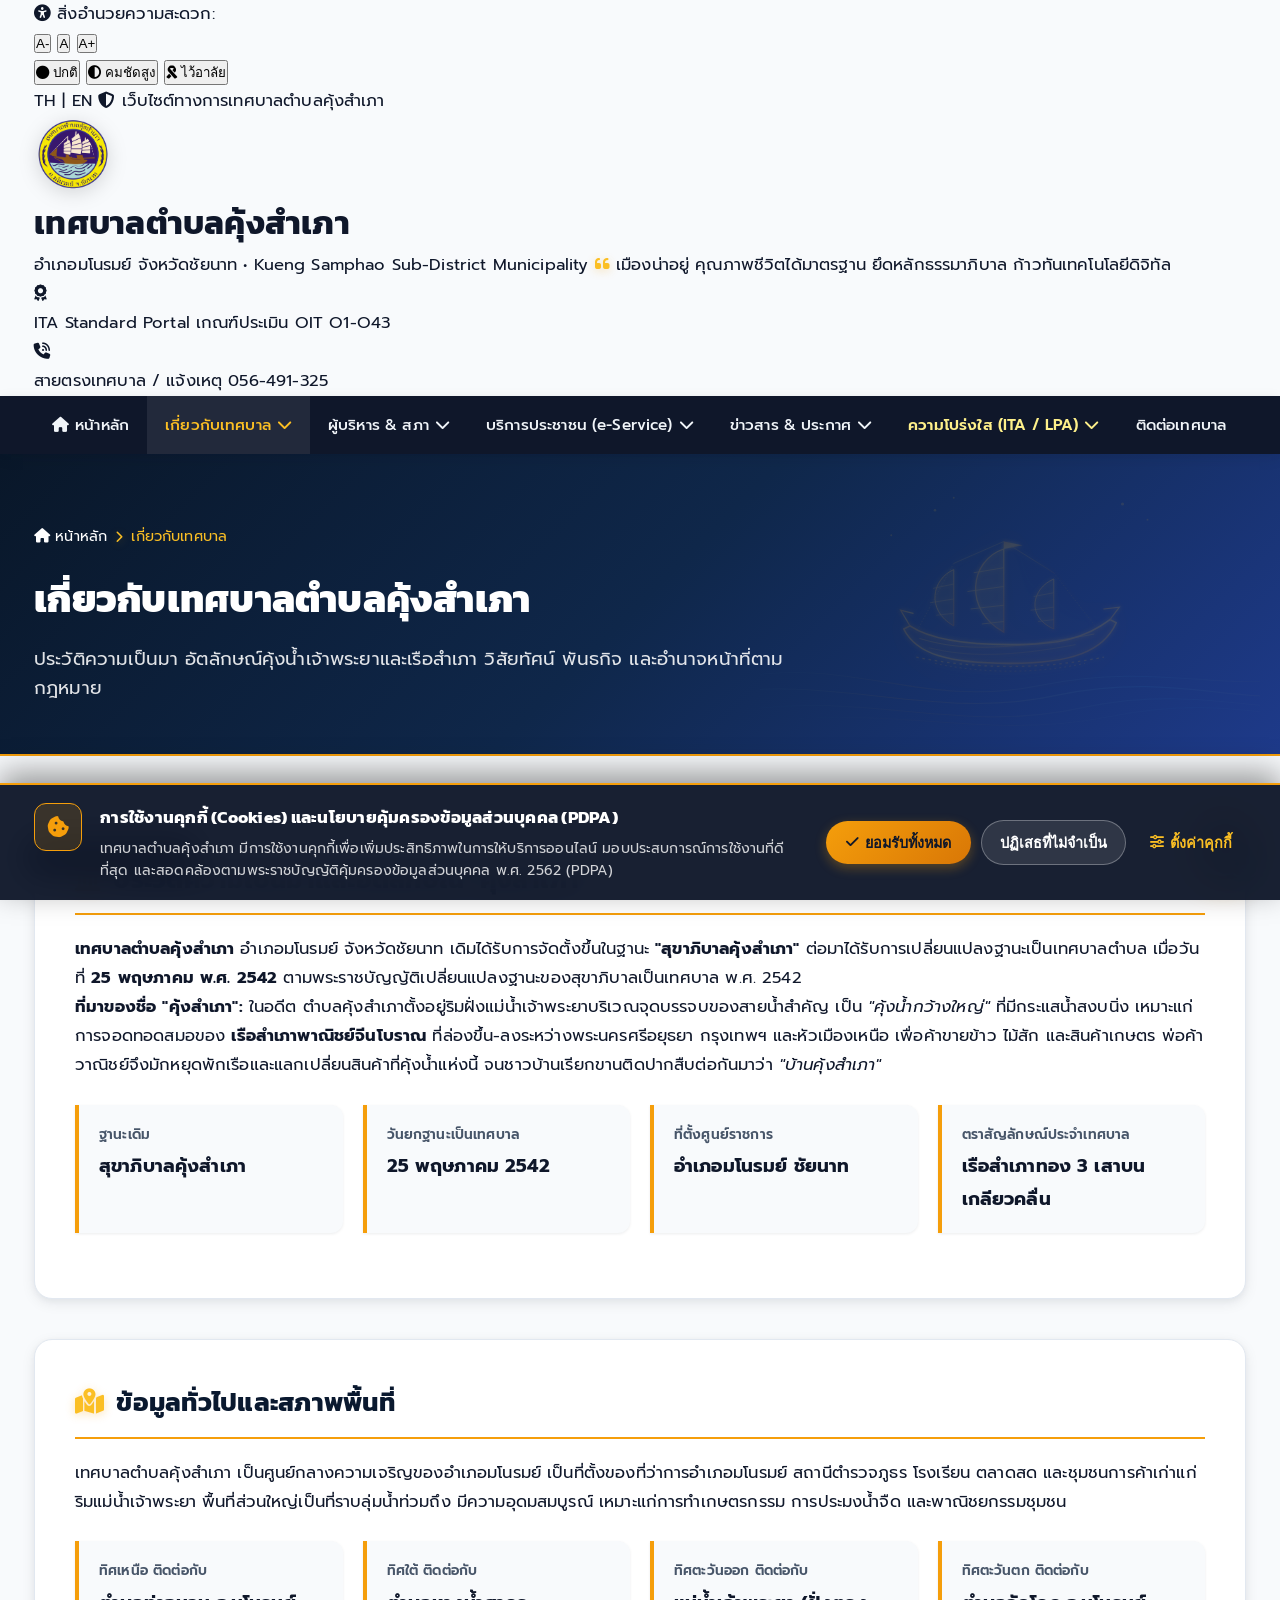
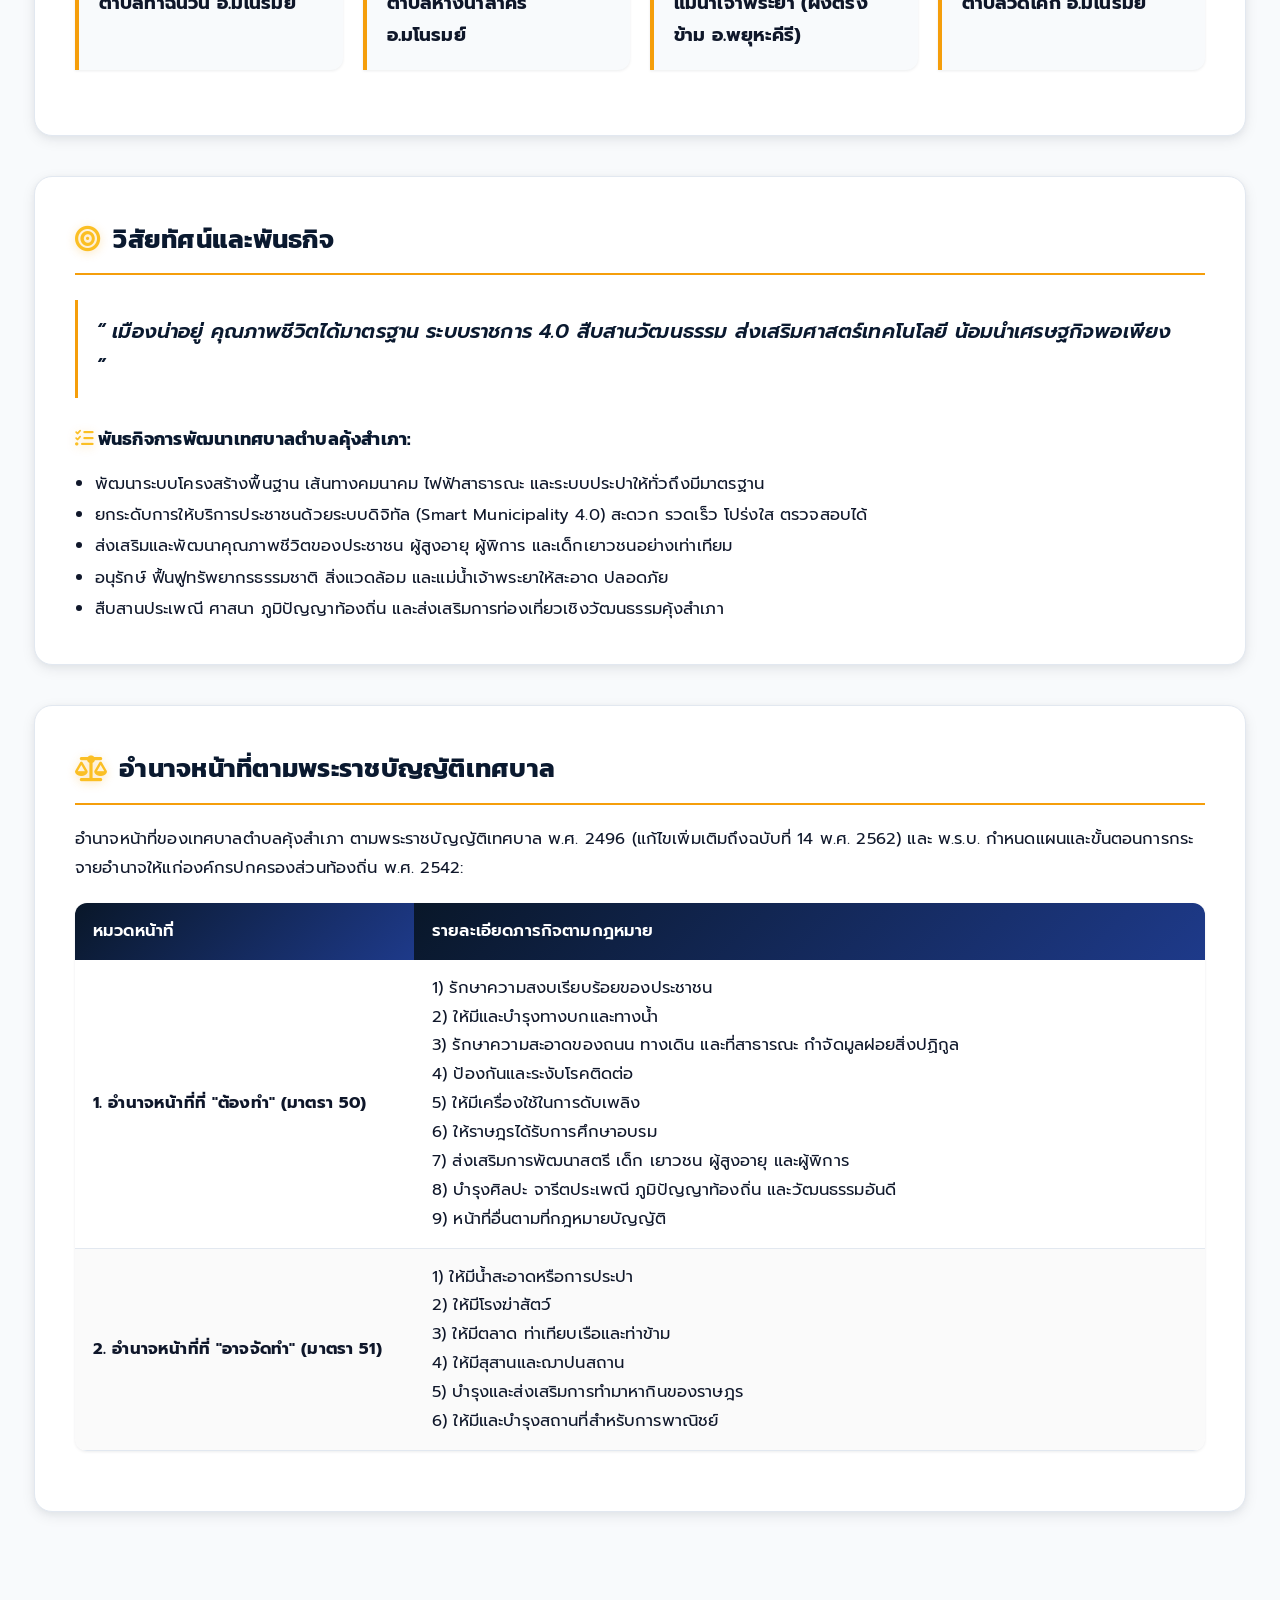
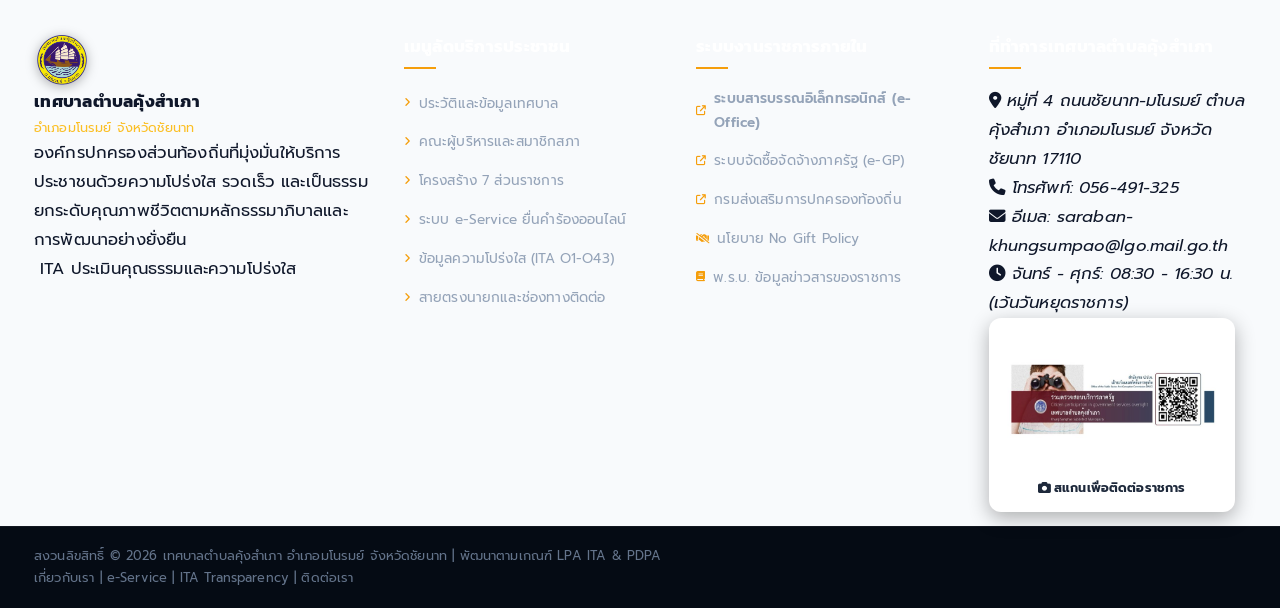
==== commit 442d5af0: "feat: redesign Nong Sumpao AI with cute circular junk ship mascot icon" ====
--- a/about.html
+++ b/about.html
@@ -329,40 +329,58 @@
         </div>
     </footer>
 
-    <!-- AI Citizen Assistant Floating Button & Widget -->
-    <div class="ai-assistant-widget" id="aiAssistantWidget">
-        <button class="ai-fab-btn" id="aiFabBtn" aria-label="ผู้ช่วยราชการ AI น้องสำเภา">
-            <div class="ai-fab-icon"><i class="fa-solid fa-robot"></i></div>
-            <div class="ai-fab-label">น้องสำเภา AI</div>
-        </button>
+        <!-- 11. Cute Nong Sumpao AI Civic Assistant Widget (น้องสำเภา AI เรือสำเภาน้อย) -->
+    <div class="ai-widget-wrapper" id="aiWidget">
+        <!-- AI Chat Window -->
         <div class="ai-chat-window" id="aiChatWindow" aria-hidden="true">
             <div class="ai-chat-header">
-                <div class="ai-bot-profile">
-                    <div class="ai-avatar-circle"><i class="fa-solid fa-robot"></i></div>
-                    <div>
-                        <h4 class="ai-bot-name">น้องสำเภา AI</h4>
-                        <span class="ai-bot-status"><i class="fa-solid fa-circle"></i> พร้อมให้บริการข้อมูลราชการ</span>
+                <div class="ai-header-profile">
+                    <div class="ai-mascot-avatar">
+                        <img src="assets/images/nong_sumpao_mascot.png" alt="น้องสำเภา AI เรือสำเภาน้อย">
+                        <span class="ai-online-indicator"></span>
+                    </div>
+                    <div class="ai-header-info">
+                        <h4 style="margin:0; font-size:1.02rem; font-weight:700; color:#fff;">น้องสำเภา AI</h4>
+                        <span style="font-size:0.75rem; color:var(--gold-light);"><i class="fa-solid fa-circle" style="color:#10b981; font-size:0.6rem;"></i> ผู้ช่วยอัจฉริยะเทศบาลตำบลคุ้งสำเภา</span>
                     </div>
                 </div>
                 <button class="ai-close-btn" id="aiCloseBtn" aria-label="ปิดหน้าต่าง">&times;</button>
             </div>
             <div class="ai-chat-body" id="aiChatBody">
-                <div class="ai-message bot">
-                    <p>สวัสดีครับพ่อแม่พี่น้องชาวตำบลคุ้งสำเภา! ผมคือ <strong>"น้องสำเภา AI"</strong> ผู้ช่วยอัจฉริยะประจำเทศบาลตำบลคุ้งสำเภา มีอะไรให้ผมช่วยเหลือเรื่องงานบริการ ข้อมูลจัดซื้อจัดจ้าง หรือเอกสารราชการ สอบถามได้เลยครับ!</p>
-                </div>
-            </div>
-            <div class="ai-chat-quick-tags">
-                <button class="quick-tag" data-query="ขอน้ำประปาออนไลน์">🚰 ขอน้ำประปา</button>
-                <button class="quick-tag" data-query="ติดต่อเทศบาล">📞 เบอร์ติดต่อ</button>
-                <button class="quick-tag" data-query="ชำระภาษีท้องถิ่น">💰 ภาษีที่ดิน</button>
-                <button class="quick-tag" data-query="นโยบาย No Gift">🛡️ No Gift</button>
+                <div class="ai-msg bot">
+                    <div class="ai-msg-avatar">
+                        <img src="assets/images/nong_sumpao_mascot.png" alt="น้องสำเภา">
+                    </div>
+                    <div class="ai-msg-bubble">
+                        <p>สวัสดีครับ! ผมคือ <strong>"น้องสำเภา AI"</strong> เรือสำเภาน้อยผู้ช่วยอัจฉริยะประจำเทศบาลตำบลคุ้งสำเภา มีข้อสงสัยเรื่องขอน้ำประปา ชำระภาษี ร้องเรียน หรือบริการ e-Service สอบถามผมได้เลยครับ!</p>
+                    </div>
+                </div>
+                <div class="ai-chips">
+                    <button class="chip" data-query="ขอน้ำประปา">🚰 ขอน้ำประปาออนไลน์</button>
+                    <button class="chip" data-query="ร้องเรียนร้องทุกข์">📢 แจ้งเรื่องร้องเรียน</button>
+                    <button class="chip" data-query="ชำระภาษี">💰 ชำระภาษีท้องถิ่น</button>
+                    <button class="chip" data-query="No Gift Policy">🛡️ นโยบาย No Gift</button>
+                    <button class="chip" data-query="ติดต่อเทศบาล">📞 เบอร์ติดต่อทุกกอง</button>
+                </div>
             </div>
             <div class="ai-chat-footer">
-                <input type="text" id="aiUserInput" placeholder="พิมพ์คำถามของคุณที่นี่..." aria-label="พิมพ์ข้อความ">
+                <input type="text" id="aiInput" placeholder="พิมพ์คำถามของคุณที่นี่..." aria-label="พิมพ์ข้อความ">
                 <button type="button" id="aiSendBtn" aria-label="ส่งข้อความ"><i class="fa-solid fa-paper-plane"></i></button>
             </div>
         </div>
+
+        <!-- Cute Round Mascot Floating Action Button (FAB) -->
+        <button class="ai-round-mascot-fab" id="aiFab" title="พูดคุยกับน้องสำเภา AI" aria-label="น้องสำเภา AI ผู้ช่วยอัจฉริยะ">
+            <div class="ai-mascot-img-wrap">
+                <img src="assets/images/nong_sumpao_mascot.png" alt="น้องสำเภา AI" class="nong-sumpao-img">
+                <span class="ai-pulse-ring"></span>
+                <span class="ai-live-badge">AI</span>
+            </div>
+            <span class="ai-fab-tooltip">คุยกับน้องสำเภา AI ⛵</span>
+        </button>
     </div>
+
+
 
     <!-- PDPA Compliance & Cookie Consent System -->
     <div id="pdpa-banner" class="pdpa-banner" role="dialog" aria-modal="true" aria-labelledby="pdpa-title">
--- a/assets/css/style.css
+++ b/assets/css/style.css
@@ -3149,3 +3149,977 @@
 .civic-table tr:hover {
     background: rgba(245, 158, 11, 0.06);
 }
+
+
+/* ========================================================
+   FLEXIBLE CAROUSEL & MULTI-BANNER SYSTEM
+   (รองรับภาพทุกสัดส่วน ไร้การตัดขอบ ด้วย Ambient Dual-Layer)
+   ======================================================== */
+.showcase-carousel-wrapper {
+    position: relative;
+    width: 100%;
+    border-radius: var(--radius-lg);
+    overflow: hidden;
+    background: #091322;
+    border: 1.5px solid var(--gold);
+    box-shadow: 0 15px 40px rgba(0, 0, 0, 0.45);
+}
+
+.carousel-track {
+    position: relative;
+    width: 100%;
+    min-height: 380px;
+    height: 400px;
+}
+
+@media (max-width: 768px) {
+    .carousel-track {
+        min-height: 280px;
+        height: 300px;
+    }
+}
+
+.carousel-slide {
+    position: absolute;
+    top: 0; left: 0; right: 0; bottom: 0;
+    opacity: 0;
+    visibility: hidden;
+    transition: opacity 0.6s cubic-bezier(0.16, 1, 0.3, 1), visibility 0.6s;
+    overflow: hidden;
+    display: flex;
+    align-items: center;
+    justify-content: center;
+}
+
+.carousel-slide.active {
+    opacity: 1;
+    visibility: visible;
+    z-index: 2;
+}
+
+/* Layer 1: Ambient Blurred Background (ยืดหยุ่นสำหรับทุกขนาดภาพ) */
+.slide-ambient-blur {
+    position: absolute;
+    top: -20px; left: -20px; right: -20px; bottom: -20px;
+    background-size: cover;
+    background-position: center;
+    filter: blur(28px) brightness(0.55);
+    opacity: 0.85;
+    transform: scale(1.15);
+    pointer-events: none;
+    z-index: 1;
+}
+
+/* Layer 2: Main Image Presentation (contain เต็มตา ไม่ถูกตัดขอบ) */
+.slide-content-wrap {
+    position: relative;
+    width: 100%;
+    height: 100%;
+    z-index: 2;
+    display: flex;
+    align-items: center;
+    justify-content: center;
+}
+
+.slide-main-img {
+    max-width: 100%;
+    max-height: 100%;
+    width: 100%;
+    height: 100%;
+    object-fit: contain;
+    object-position: center;
+    display: block;
+    cursor: zoom-in;
+    transition: transform 0.4s ease;
+}
+
+.slide-content-wrap:hover .slide-main-img {
+    transform: scale(1.02);
+}
+
+/* Carousel Arrow Controls */
+.carousel-btn {
+    position: absolute;
+    top: 50%;
+    transform: translateY(-50%);
+    width: 44px;
+    height: 44px;
+    border-radius: 50%;
+    background: rgba(15, 23, 42, 0.75);
+    backdrop-filter: blur(8px);
+    border: 1px solid rgba(245, 158, 11, 0.5);
+    color: var(--gold);
+    display: flex;
+    align-items: center;
+    justify-content: center;
+    cursor: pointer;
+    z-index: 10;
+    transition: var(--transition);
+    box-shadow: 0 4px 15px rgba(0, 0, 0, 0.3);
+}
+
+.carousel-btn:hover {
+    background: var(--gold);
+    color: var(--primary-dark);
+    transform: translateY(-50%) scale(1.1);
+}
+
+.carousel-btn.prev-btn { left: 16px; }
+.carousel-btn.next-btn { right: 16px; }
+
+/* Carousel Dots Indicator */
+.carousel-dots {
+    position: absolute;
+    bottom: 16px;
+    left: 50%;
+    transform: translateX(-50%);
+    display: flex;
+    gap: 8px;
+    z-index: 10;
+    background: rgba(15, 23, 42, 0.65);
+    backdrop-filter: blur(8px);
+    padding: 6px 14px;
+    border-radius: var(--radius-full);
+    border: 1px solid rgba(255, 255, 255, 0.15);
+}
+
+.dot-btn {
+    width: 10px;
+    height: 10px;
+    border-radius: 50%;
+    border: none;
+    background: rgba(255, 255, 255, 0.4);
+    cursor: pointer;
+    transition: var(--transition);
+    padding: 0;
+}
+
+.dot-btn.active {
+    width: 26px;
+    border-radius: 6px;
+    background: var(--gold);
+}
+
+/* Autoplay status badge */
+.carousel-status-pill {
+    position: absolute;
+    top: 14px;
+    right: 14px;
+    z-index: 10;
+    background: rgba(15, 23, 42, 0.7);
+    backdrop-filter: blur(6px);
+    color: var(--gold-light);
+    font-size: 0.72rem;
+    padding: 3px 10px;
+    border-radius: var(--radius-full);
+    border: 1px solid rgba(255, 255, 255, 0.2);
+    display: flex;
+    align-items: center;
+    gap: 6px;
+}
+
+/* ========================================================
+   SECTION EXTERNAL BANNERS & PARTNER LINKS
+   ======================================================== */
+.section-external-banners {
+    padding: 70px 0;
+    background: var(--bg-surface);
+    border-top: 1px solid var(--border-color);
+}
+
+.external-banners-grid {
+    display: grid;
+    grid-template-columns: repeat(auto-fit, minmax(320px, 1fr));
+    gap: 20px;
+    margin-top: 35px;
+}
+
+.external-banner-card {
+    display: flex;
+    align-items: center;
+    gap: 18px;
+    background: var(--bg-page);
+    border: 1px solid var(--border-color);
+    border-radius: var(--radius-md);
+    padding: 20px;
+    text-decoration: none;
+    color: var(--text-main);
+    transition: var(--transition);
+    position: relative;
+    overflow: hidden;
+}
+
+.external-banner-card:hover {
+    border-color: var(--gold);
+    transform: translateY(-4px);
+    box-shadow: var(--shadow-md);
+}
+
+.ext-banner-icon {
+    width: 52px;
+    height: 52px;
+    border-radius: var(--radius-md);
+    background: rgba(255, 255, 255, 0.08);
+    display: flex;
+    align-items: center;
+    justify-content: center;
+    font-size: 1.6rem;
+    flex-shrink: 0;
+    border: 1px solid var(--border-color);
+}
+
+.ext-banner-info {
+    flex: 1;
+}
+
+.ext-banner-tag {
+    display: inline-block;
+    font-size: 0.72rem;
+    font-weight: 700;
+    padding: 2px 8px;
+    border-radius: var(--radius-full);
+    background: rgba(2, 132, 199, 0.12);
+    color: #0284c7;
+    margin-bottom: 4px;
+}
+
+.ext-banner-title {
+    font-size: 1rem;
+    font-weight: 700;
+    margin: 0 0 4px;
+    color: var(--text-main);
+}
+
+.ext-banner-desc {
+    font-size: 0.82rem;
+    color: var(--text-muted);
+    margin: 0;
+    line-height: 1.4;
+}
+
+.ext-arrow {
+    color: var(--text-muted);
+    font-size: 0.9rem;
+    transition: var(--transition);
+}
+
+.external-banner-card:hover .ext-arrow {
+    color: var(--gold);
+    transform: translate(2px, -2px);
+}
+
+/* ========================================================
+   IMAGE LIGHTBOX MODAL
+   ======================================================== */
+.lightbox-modal {
+    position: fixed;
+    top: 0; left: 0; right: 0; bottom: 0;
+    background: rgba(0, 0, 0, 0.9);
+    backdrop-filter: blur(12px);
+    z-index: 999999;
+    display: none;
+    align-items: center;
+    justify-content: center;
+    padding: 25px;
+    animation: fadeIn 0.3s ease;
+}
+
+.lightbox-modal.active {
+    display: flex;
+}
+
+.lightbox-content {
+    position: relative;
+    max-width: 90vw;
+    max-height: 90vh;
+    display: flex;
+    flex-direction: column;
+    align-items: center;
+}
+
+.lightbox-content img {
+    max-width: 100%;
+    max-height: 82vh;
+    object-fit: contain;
+    border-radius: var(--radius-md);
+    box-shadow: 0 20px 50px rgba(0, 0, 0, 0.8);
+    border: 2px solid var(--gold);
+}
+
+.lightbox-close {
+    position: absolute;
+    top: -45px;
+    right: 0;
+    background: transparent;
+    border: none;
+    color: #ffffff;
+    font-size: 2.2rem;
+    cursor: pointer;
+    transition: var(--transition);
+}
+
+.lightbox-close:hover {
+    color: var(--gold);
+    transform: scale(1.15);
+}
+
+.lightbox-caption {
+    color: #ffffff;
+    font-size: 0.95rem;
+    margin-top: 14px;
+    text-align: center;
+    background: rgba(15, 23, 42, 0.8);
+    padding: 6px 18px;
+    border-radius: var(--radius-full);
+}
+
+
+/* ========================================================
+   CONTAINMENT & OVERFLOW FIXES (แก้ปัญหาภาพล้นขอบ 100%)
+   ======================================================== */
+
+/* 1. e-Service Highlight Banner Containment */
+.eservice-banner-row {
+    margin: 0 auto 35px;
+    max-width: 100%;
+    border-radius: var(--radius-lg);
+    overflow: hidden !important;
+    box-shadow: 0 12px 35px rgba(0, 0, 0, 0.18);
+    border: 1.5px solid var(--gold);
+    background: #091322;
+    position: relative;
+}
+
+.eservice-highlight-card {
+    position: relative;
+    width: 100%;
+    height: auto;
+    max-height: 520px;
+    overflow: hidden !important;
+    background: #091322;
+    display: flex;
+    align-items: center;
+    justify-content: center;
+    padding: 0;
+    margin: 0;
+    border-radius: var(--radius-lg);
+}
+
+.eservice-highlight-img {
+    max-width: 100%;
+    width: 100%;
+    height: auto;
+    max-height: 520px;
+    object-fit: contain !important;
+    object-position: center;
+    display: block;
+    margin: 0 auto;
+    border-radius: var(--radius-lg);
+    transition: transform 0.4s ease;
+    cursor: zoom-in;
+}
+
+.eservice-banner-row:hover .eservice-highlight-img {
+    transform: scale(1.015);
+}
+
+/* 2. News Cards & Thumbnails (ไม่ให้ภาพล้นขอบการ์ด) */
+.news-cards-grid {
+    display: grid;
+    grid-template-columns: repeat(3, 1fr);
+    gap: 24px;
+}
+
+.news-card {
+    background: var(--bg-surface);
+    border: 1px solid var(--border-color);
+    border-radius: var(--radius-lg);
+    overflow: hidden !important;
+    display: flex;
+    flex-direction: column;
+    box-shadow: var(--shadow-sm);
+    transition: var(--transition);
+}
+
+.news-card:hover {
+    transform: translateY(-5px);
+    box-shadow: var(--shadow-lg);
+    border-color: rgba(245, 158, 11, 0.4);
+}
+
+.news-thumb {
+    position: relative;
+    width: 100%;
+    aspect-ratio: 16 / 10;
+    height: 200px;
+    max-height: 220px;
+    overflow: hidden !important;
+    border-radius: var(--radius-lg) var(--radius-lg) 0 0;
+    background: #0f172a;
+}
+
+.news-thumb .card-real-img {
+    width: 100%;
+    height: 100%;
+    object-fit: cover !important;
+    object-position: center;
+    display: block;
+    transition: transform 0.4s cubic-bezier(0.16, 1, 0.3, 1);
+}
+
+.news-card:hover .card-real-img {
+    transform: scale(1.05);
+}
+
+/* 3. Activity Gallery Grid & Photo Boxes */
+.activity-gallery-grid {
+    display: grid;
+    grid-template-columns: repeat(auto-fit, minmax(320px, 1fr));
+    gap: 24px;
+}
+
+.activity-photo-box {
+    position: relative;
+    width: 100%;
+    aspect-ratio: 16 / 10;
+    max-height: 260px;
+    border-radius: var(--radius-lg);
+    overflow: hidden !important;
+    box-shadow: var(--shadow-md);
+    background: #0f172a;
+    border: 1px solid var(--border-color);
+}
+
+.activity-photo-box img {
+    width: 100%;
+    height: 100%;
+    object-fit: cover !important;
+    object-position: center;
+    display: block;
+    transition: transform 0.4s cubic-bezier(0.16, 1, 0.3, 1);
+    cursor: zoom-in;
+}
+
+.activity-photo-box:hover img {
+    transform: scale(1.05);
+}
+
+/* 4. Mayor Avatar Frame Polish */
+.mayor-avatar-frame {
+    position: relative;
+    width: 240px;
+    height: 320px;
+    flex-shrink: 0;
+    border-radius: var(--radius-lg);
+    overflow: hidden !important;
+    border: 3px solid var(--gold);
+    box-shadow: 0 12px 35px rgba(0, 0, 0, 0.4);
+    background: #0f172a;
+}
+
+.mayor-img {
+    width: 100%;
+    height: 100%;
+    object-fit: cover !important;
+    object-position: center 15%;
+    display: block;
+    transition: transform 0.4s ease;
+}
+
+.mayor-card:hover .mayor-img {
+    transform: scale(1.03);
+}
+
+
+/* ========================================================
+   CIVIC WHITE-LABEL THEME CONFIGURATION TOKENS
+   (ปรับแต่ง 5 ตัวแปรนี้เพื่อ Rebrand นำไปขายต่อ อปท. อื่นๆ ได้ทันที)
+   ======================================================== */
+:root {
+    --civic-primary-navy: #091729;    /* สีกรมท่าทางการหลัก */
+    --civic-royal-blue: #1e3a8a;      /* สีน้ำเงินราชการ */
+    --civic-accent-gold: #f59e0b;     /* สีทองอัตลักษณ์ */
+    --civic-gold-glow: #fbbf24;       /* สีทองสว่าง */
+    --civic-service-blue: #0284c7;    /* สีฟ้าบริการดิจิทัล */
+    --civic-bg-light: #f8fafc;        /* สีพื้นหลังหน้าเว็บ */
+    --civic-surface-white: #ffffff;   /* สีพื้นผิวการ์ด */
+}
+
+/* ========================================================
+   SMART DUAL-LAYER CONTAINMENT (แก้ภาพเพี้ยนและขอบล้น 100%)
+   ======================================================== */
+
+/* 1. News Cards Thumbnail Dual-Layer Ambient Containment */
+.news-thumb {
+    position: relative !important;
+    width: 100% !important;
+    aspect-ratio: 16 / 10 !important;
+    min-height: 200px !important;
+    max-height: 240px !important;
+    overflow: hidden !important;
+    border-radius: var(--radius-lg) var(--radius-lg) 0 0 !important;
+    background: #091322 !important;
+    display: flex !important;
+    align-items: center !important;
+    justify-content: center !important;
+}
+
+.news-thumb .thumb-ambient-bg {
+    position: absolute !important;
+    top: -15px !important; left: -15px !important; right: -15px !important; bottom: -15px !important;
+    background-size: cover !important;
+    background-position: center !important;
+    filter: blur(22px) brightness(0.4) !important;
+    opacity: 0.85 !important;
+    transform: scale(1.15) !important;
+    pointer-events: none !important;
+    z-index: 1 !important;
+}
+
+.news-thumb .card-real-img {
+    position: relative !important;
+    z-index: 2 !important;
+    max-width: 100% !important;
+    max-height: 100% !important;
+    width: 100% !important;
+    height: 100% !important;
+    object-fit: contain !important;
+    object-position: center !important;
+    display: block !important;
+    transition: transform 0.4s cubic-bezier(0.16, 1, 0.3, 1) !important;
+    cursor: zoom-in !important;
+    padding: 2px !important;
+}
+
+.news-card:hover .card-real-img {
+    transform: scale(1.03) !important;
+}
+
+/* 2. Activity Gallery Dual-Layer Ambient Containment */
+.activity-photo-box {
+    position: relative !important;
+    width: 100% !important;
+    aspect-ratio: 16 / 10 !important;
+    min-height: 250px !important;
+    max-height: 320px !important;
+    border-radius: var(--radius-lg) !important;
+    overflow: hidden !important;
+    box-shadow: 0 10px 30px rgba(0, 0, 0, 0.25) !important;
+    background: #091322 !important;
+    border: 1.5px solid var(--border-color) !important;
+    display: flex !important;
+    align-items: center !important;
+    justify-content: center !important;
+}
+
+.activity-photo-box .act-ambient-bg {
+    position: absolute !important;
+    top: -15px !important; left: -15px !important; right: -15px !important; bottom: -15px !important;
+    background-size: cover !important;
+    background-position: center !important;
+    filter: blur(24px) brightness(0.4) !important;
+    opacity: 0.85 !important;
+    transform: scale(1.15) !important;
+    pointer-events: none !important;
+    z-index: 1 !important;
+}
+
+.activity-photo-box img {
+    position: relative !important;
+    z-index: 2 !important;
+    max-width: 100% !important;
+    max-height: 100% !important;
+    width: 100% !important;
+    height: 100% !important;
+    object-fit: contain !important;
+    object-position: center !important;
+    display: block !important;
+    transition: transform 0.4s cubic-bezier(0.16, 1, 0.3, 1) !important;
+    cursor: zoom-in !important;
+}
+
+.activity-photo-box:hover img {
+    transform: scale(1.03) !important;
+}
+
+.activity-photo-box .act-caption {
+    position: absolute !important;
+    bottom: 0 !important; left: 0 !important; right: 0 !important;
+    z-index: 3 !important;
+    background: linear-gradient(180deg, transparent 0%, rgba(9, 19, 34, 0.95) 100%) !important;
+    color: #ffffff !important;
+    padding: 16px 20px 14px !important;
+    font-size: 0.92rem !important;
+    font-weight: 500 !important;
+}
+
+/* Mayor Signature Line with Author */
+.mayor-signature-author {
+    margin-top: 12px;
+    font-size: 0.95rem;
+    font-weight: 700;
+    color: var(--gold);
+    display: flex;
+    align-items: center;
+    gap: 8px;
+}
+
+/* ========================================================
+   UNIVERSAL RESPONSIVE ARCHITECTURE (รองรับทุกอุปกรณ์ 100%)
+   ======================================================== */
+html, body {
+    overflow-x: hidden !important;
+    max-width: 100vw !important;
+}
+
+.table-responsive {
+    width: 100%;
+    overflow-x: auto;
+    -webkit-overflow-scrolling: touch;
+    margin-bottom: 16px;
+    border-radius: var(--radius-md);
+}
+
+/* Large Screens (Desktops >= 1200px) */
+@media (min-width: 1200px) {
+    .container {
+        max-width: 1260px;
+        padding: 0 24px;
+    }
+}
+
+/* Medium Screens (Tablets / Laptops 768px - 1199px) */
+@media (max-width: 1199px) and (min-width: 768px) {
+    .hero-content {
+        grid-template-columns: 1fr 1fr;
+        gap: 30px;
+    }
+    .dept-grid {
+        grid-template-columns: repeat(2, 1fr);
+    }
+    .news-cards-grid {
+        grid-template-columns: repeat(2, 1fr);
+    }
+    .external-banners-grid {
+        grid-template-columns: repeat(2, 1fr);
+    }
+    .mayor-card {
+        padding: 30px;
+        gap: 30px;
+    }
+    .mayor-avatar-frame {
+        width: 220px;
+        height: 290px;
+    }
+}
+
+/* Small Screens (Mobile Phones < 768px) */
+@media (max-width: 767px) {
+    .container {
+        padding: 0 16px;
+    }
+    .access-container {
+        flex-direction: column;
+        gap: 8px;
+        align-items: flex-start;
+        padding: 8px 16px;
+    }
+    .access-tools-right {
+        width: 100%;
+        justify-content: space-between;
+    }
+    .masthead-container {
+        flex-direction: column;
+        gap: 16px;
+        text-align: center;
+        padding: 16px;
+    }
+    .brand-wrapper {
+        flex-direction: column;
+        text-align: center;
+        gap: 12px;
+    }
+    .header-utility-badges {
+        display: none; /* ซ่อนในหน้าจอมือถือเพื่อให้โหลดไวและไม่เกะกะ */
+    }
+    .hero-content {
+        grid-template-columns: 1fr;
+        gap: 25px;
+    }
+    .hero-featured-showcase {
+        order: -1; /* ให้สไลด์แบนเนอร์ขึ้นมาก่อนบนมือถือ */
+    }
+    .carousel-track {
+        min-height: 240px;
+        height: 260px;
+    }
+    .dept-grid,
+    .news-cards-grid,
+    .external-banners-grid,
+    .activity-gallery-grid {
+        grid-template-columns: 1fr;
+    }
+    .mayor-card {
+        flex-direction: column;
+        padding: 24px 16px;
+        text-align: center;
+    }
+    .mayor-avatar-frame {
+        width: 180px;
+        height: 240px;
+        margin: 0 auto;
+    }
+    .mayor-text {
+        text-align: left;
+        border-left: none;
+        border-top: 3px solid var(--gold);
+        border-radius: var(--radius-md);
+        padding: 14px;
+    }
+    .mayor-signature-line,
+    .mayor-cta-actions {
+        justify-content: center;
+    }
+    .news-header-flex {
+        flex-direction: column;
+        gap: 16px;
+        align-items: flex-start;
+    }
+    .news-tabs {
+        width: 100%;
+        overflow-x: auto;
+        white-space: nowrap;
+        padding-bottom: 6px;
+        -webkit-overflow-scrolling: touch;
+    }
+    .footer-grid {
+        grid-template-columns: 1fr;
+        gap: 30px;
+    }
+    .footer-bottom-flex {
+        flex-direction: column;
+        gap: 12px;
+        text-align: center;
+    }
+}
+
+
+/* CUTE NONG SUMPAO AI MASCOT FLOATING BUTTON */
+.ai-widget-wrapper {
+    position: fixed;
+    bottom: 24px;
+    right: 24px;
+    z-index: 99990;
+    font-family: var(--font-main);
+}
+
+.ai-round-mascot-fab {
+    position: relative;
+    width: 66px;
+    height: 66px;
+    border-radius: 50%;
+    background: transparent;
+    border: none;
+    cursor: pointer;
+    padding: 0;
+    display: flex;
+    align-items: center;
+    justify-content: center;
+    transition: transform 0.35s cubic-bezier(0.175, 0.885, 0.32, 1.275);
+    outline: none;
+    -webkit-tap-highlight-color: transparent;
+}
+
+.ai-mascot-img-wrap {
+    position: relative;
+    width: 100%;
+    height: 100%;
+    border-radius: 50%;
+    overflow: visible;
+    box-shadow: 0 10px 25px rgba(245, 158, 11, 0.45), 0 4px 12px rgba(15, 23, 42, 0.28);
+    transition: transform 0.3s ease, box-shadow 0.3s ease;
+}
+
+.nong-sumpao-img {
+    width: 100%;
+    height: 100%;
+    border-radius: 50%;
+    object-fit: cover;
+    display: block;
+    border: 3px solid #ffffff;
+    box-shadow: 0 0 0 2.5px var(--gold);
+    background: #ffffff;
+    animation: gentleWiggle 6s ease-in-out infinite;
+}
+
+@keyframes gentleWiggle {
+    0%, 100% { transform: rotate(0deg) scale(1); }
+    25% { transform: rotate(3deg) scale(1.02); }
+    75% { transform: rotate(-3deg) scale(0.98); }
+}
+
+/* Pulsing Golden Energy Ring */
+.ai-pulse-ring {
+    position: absolute;
+    top: -4px; left: -4px; right: -4px; bottom: -4px;
+    border-radius: 50%;
+    border: 2px solid var(--gold);
+    animation: mascotPulse 2.2s cubic-bezier(0.25, 0.46, 0.45, 0.94) infinite;
+    pointer-events: none;
+}
+
+@keyframes mascotPulse {
+    0% { transform: scale(0.95); opacity: 0.9; }
+    50% { transform: scale(1.18); opacity: 0.3; }
+    100% { transform: scale(1.38); opacity: 0; }
+}
+
+/* Cute AI Tag Badge on Mascot */
+.ai-live-badge {
+    position: absolute;
+    bottom: -2px;
+    right: -2px;
+    background: linear-gradient(135deg, #10b981, #059669);
+    color: #ffffff;
+    font-size: 0.65rem;
+    font-weight: 800;
+    padding: 2px 6px;
+    border-radius: var(--radius-full);
+    border: 2px solid #ffffff;
+    box-shadow: 0 2px 6px rgba(0, 0, 0, 0.3);
+    letter-spacing: 0.5px;
+}
+
+/* Tooltip on Hover */
+.ai-fab-tooltip {
+    position: absolute;
+    right: 78px;
+    top: 50%;
+    transform: translateY(-50%) translateX(10px);
+    background: #091729;
+    color: #ffffff;
+    font-size: 0.85rem;
+    font-weight: 600;
+    padding: 7px 14px;
+    border-radius: var(--radius-full);
+    border: 1px solid var(--gold);
+    box-shadow: 0 6px 18px rgba(0, 0, 0, 0.25);
+    white-space: nowrap;
+    opacity: 0;
+    visibility: hidden;
+    transition: transform 0.25s ease, opacity 0.25s ease, visibility 0.25s;
+    pointer-events: none;
+}
+
+.ai-fab-tooltip::after {
+    content: '';
+    position: absolute;
+    right: -6px;
+    top: 50%;
+    transform: translateY(-50%);
+    border-left: 6px solid #091729;
+    border-top: 5px solid transparent;
+    border-bottom: 5px solid transparent;
+}
+
+.ai-round-mascot-fab:hover .ai-fab-tooltip {
+    opacity: 1;
+    visibility: visible;
+    transform: translateY(-50%) translateX(0);
+}
+
+.ai-round-mascot-fab:hover .ai-mascot-img-wrap {
+    transform: scale(1.1) rotate(4deg);
+    box-shadow: 0 14px 30px rgba(245, 158, 11, 0.5), 0 6px 16px rgba(15, 23, 42, 0.4);
+}
+
+.ai-round-mascot-fab:active {
+    transform: scale(0.94);
+}
+
+/* Chat Header Mascot Avatar */
+.ai-header-profile {
+    display: flex;
+    align-items: center;
+    gap: 12px;
+}
+
+.ai-mascot-avatar {
+    position: relative;
+    width: 44px;
+    height: 44px;
+    border-radius: 50%;
+    flex-shrink: 0;
+}
+
+.ai-mascot-avatar img {
+    width: 100%;
+    height: 100%;
+    border-radius: 50%;
+    border: 2px solid var(--gold);
+    object-fit: cover;
+    background: #ffffff;
+}
+
+.ai-online-indicator {
+    position: absolute;
+    bottom: 0;
+    right: 0;
+    width: 12px;
+    height: 12px;
+    background: #10b981;
+    border: 2px solid #ffffff;
+    border-radius: 50%;
+}
+
+/* Bot Message Avatar in Chat */
+.ai-msg.bot {
+    display: flex;
+    align-items: flex-start;
+    gap: 10px;
+    background: var(--bg-surface);
+    color: var(--text-main);
+    align-self: flex-start;
+    border: 1px solid var(--border-color);
+    border-bottom-left-radius: 4px;
+}
+
+.ai-msg-avatar {
+    width: 34px;
+    height: 34px;
+    border-radius: 50%;
+    flex-shrink: 0;
+    margin-top: 2px;
+}
+
+.ai-msg-avatar img {
+    width: 100%;
+    height: 100%;
+    border-radius: 50%;
+    border: 1.5px solid var(--gold);
+    object-fit: cover;
+    background: #ffffff;
+}
+
+.ai-msg-bubble {
+    flex: 1;
+}
+
+@media (max-width: 768px) {
+    .ai-widget-wrapper {
+        bottom: 16px;
+        right: 16px;
+    }
+    .ai-round-mascot-fab {
+        width: 56px;
+        height: 56px;
+    }
+    .ai-fab-tooltip {
+        display: none;
+    }
+    .ai-chat-window {
+        width: calc(100vw - 32px);
+        right: 0;
+        bottom: 68px;
+    }
+}
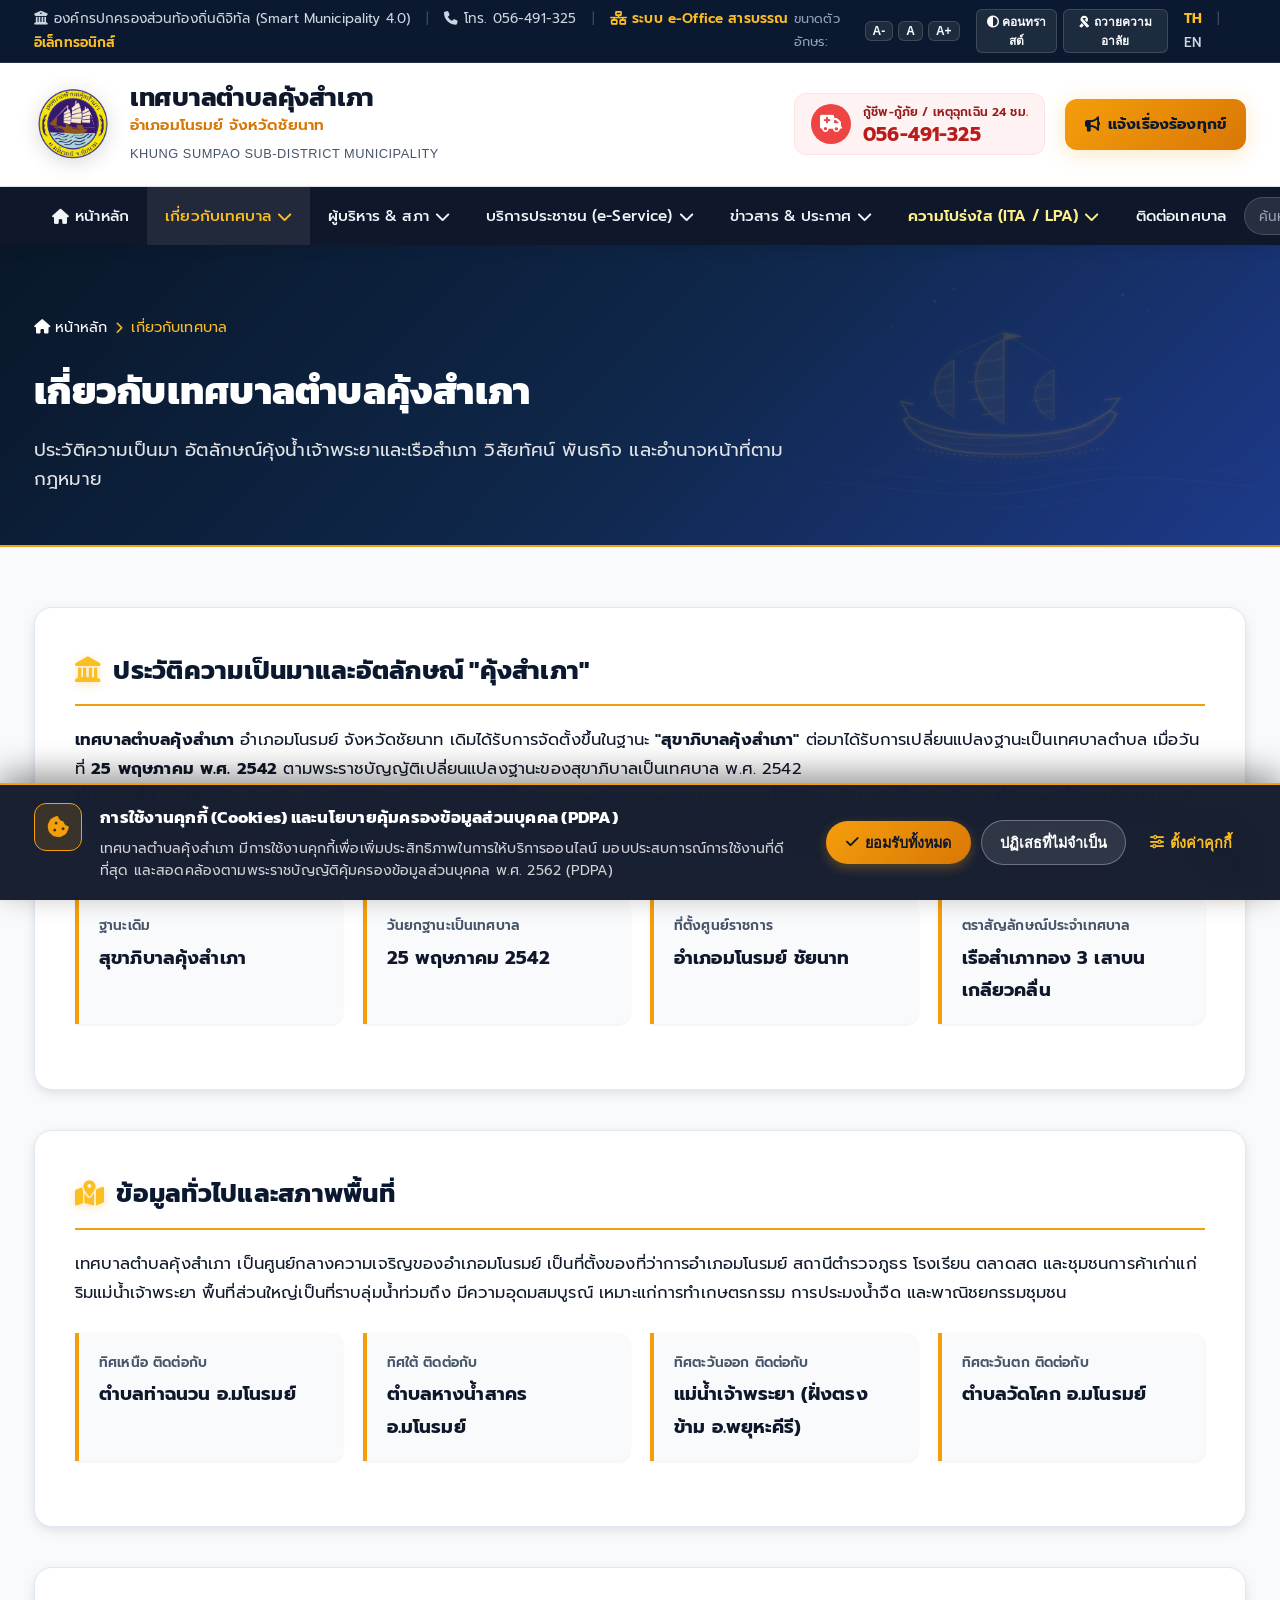
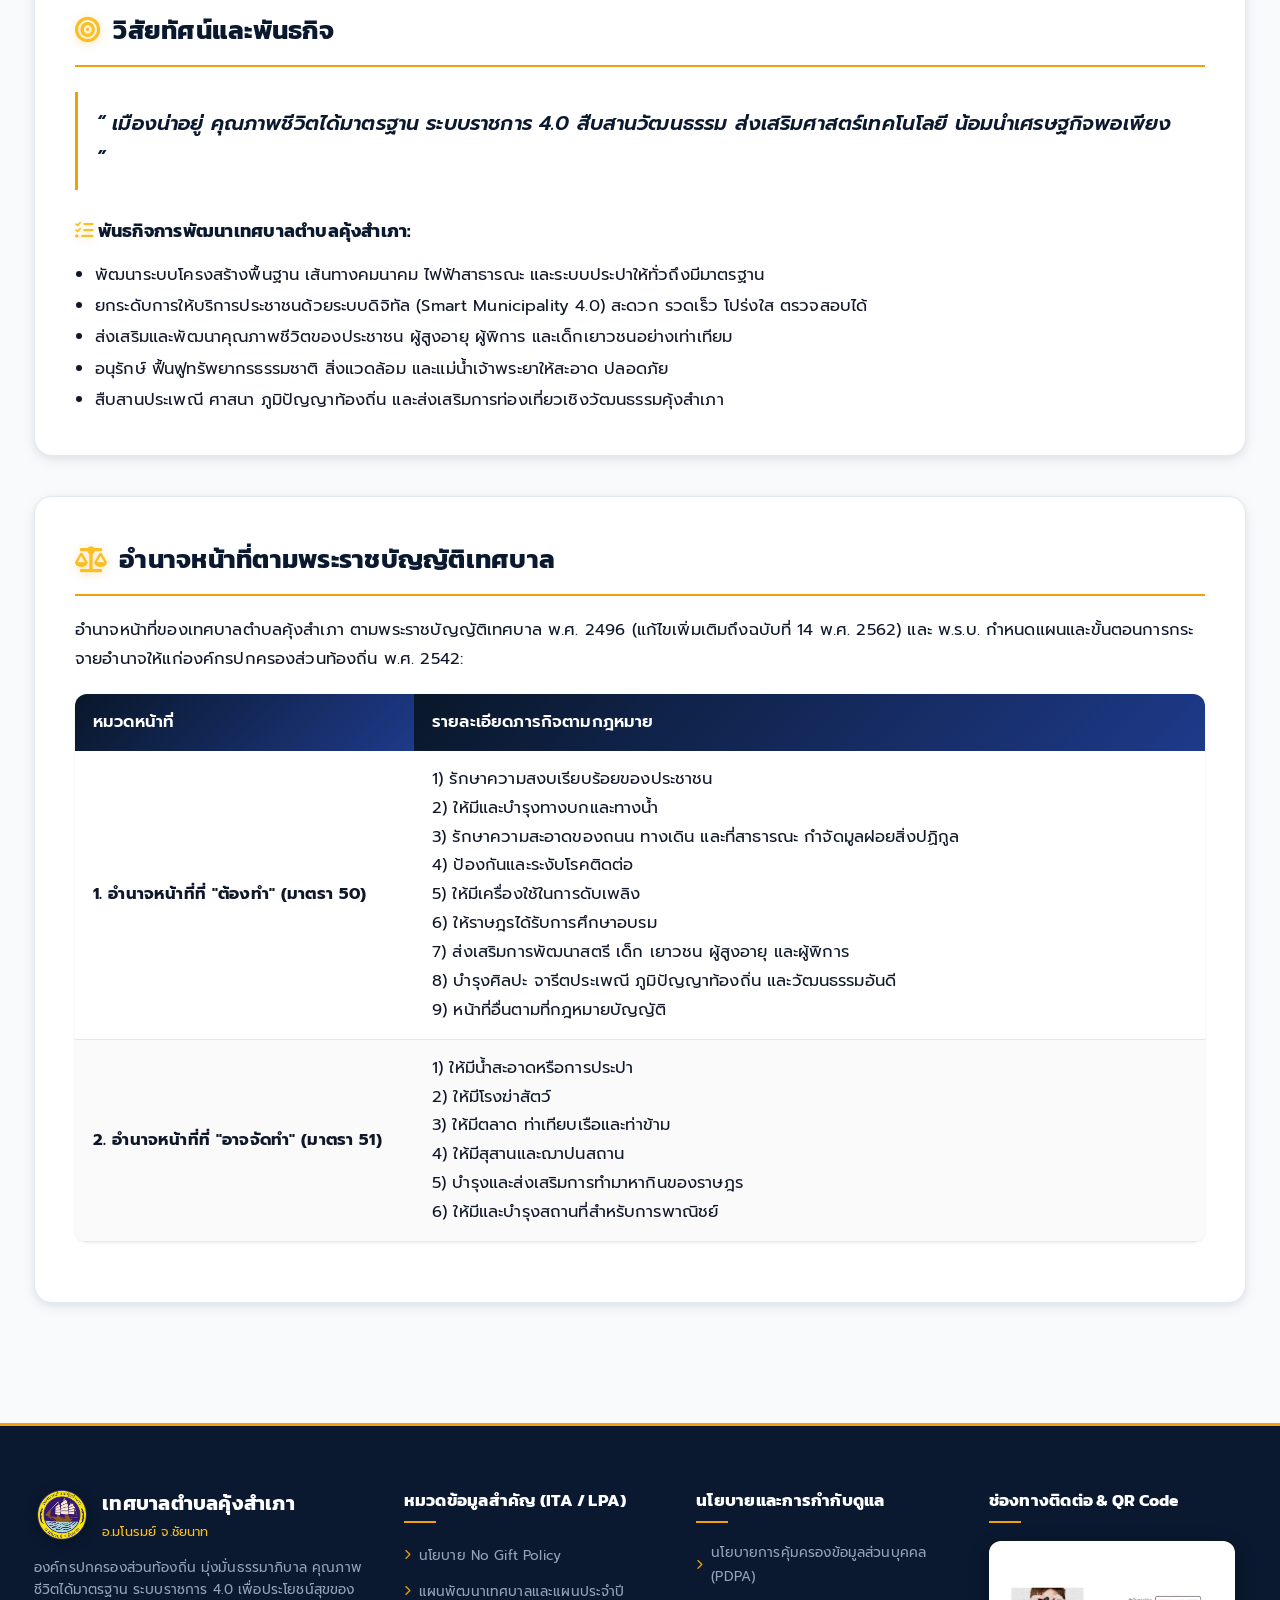
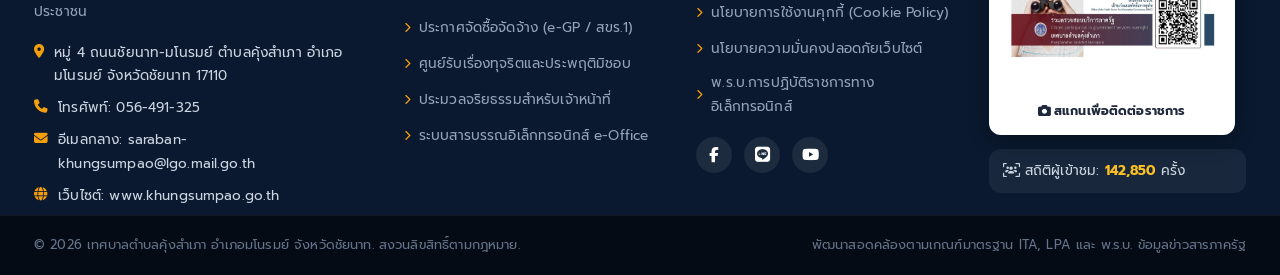
==== commit 35cd56da: "fix: harmonize header, top-bar, nav active states, titles, and footers across all subpages" ====
--- a/about.html
+++ b/about.html
@@ -3,8 +3,8 @@
 <head>
     <meta charset="UTF-8">
     <meta name="viewport" content="width=device-width, initial-scale=1.0">
-    <title>เกี่ยวกับเทศบาลตำบลคุ้งสำเภา | เทศบาลตำบลคุ้งสำเภา อำเภอมโนรมย์ จังหวัดชัยนาท</title>
-    <meta name="description" content="ประวัติความเป็นมา อัตลักษณ์คุ้งน้ำเจ้าพระยาและเรือสำเภา วิสัยทัศน์ พันธกิจ และอำนาจหน้าที่ตามกฎหมาย">
+    <title>เกี่ยวกับเทศบาลตำบลคุ้งสำเภา | อำเภอมโนรมย์ จังหวัดชัยนาท</title>
+    <meta name="description" content="ประวัติความเป็นมา อัตลักษณ์คุ้งน้ำเจ้าพระยาและเรือสำเภา วิสัยทัศน์ พันธกิจ และอำนาจหน้าที่ตามกฎหมาย เทศบาลตำบลคุ้งสำเภา">
     
     <!-- Google Fonts: Prompt & Kanit (Modern, Friendly, Accessible) -->
     <link rel="preconnect" href="https://fonts.googleapis.com">
@@ -19,62 +19,69 @@
 </head>
 <body data-theme="light">
 
-    <!-- 1. Government Standard Accessibility Bar (WCAG 2.1 AA) -->
-    <div class="accessibility-bar" role="region" aria-label="แถบอำนวยความสะดวกการเข้าถึง">
-        <div class="container access-container">
-            <div class="access-tools-left">
-                <span class="access-label"><i class="fa-solid fa-universal-access"></i> สิ่งอำนวยความสะดวก:</span>
-                <div class="btn-group-access" role="group" aria-label="ปรับขนาดตัวอักษร">
-                    <button type="button" class="btn-access" id="font-decrease" title="ลดขนาดตัวอักษร">A-</button>
-                    <button type="button" class="btn-access active" id="font-reset" title="ขนาดตัวอักษรปกติ">A</button>
-                    <button type="button" class="btn-access" id="font-increase" title="เพิ่มขนาดตัวอักษร">A+</button>
-                </div>
-                <div class="btn-group-access" role="group" aria-label="โหมดการแสดงผล">
-                    <button type="button" class="btn-access" id="theme-default" title="โหมดสีปกติ"><i class="fa-solid fa-circle text-primary"></i> ปกติ</button>
-                    <button type="button" class="btn-access" id="theme-contrast" title="โหมดคอนทราสต์สูง (ขาว-ดำ)"><i class="fa-solid fa-circle-half-stroke"></i> คมชัดสูง</button>
-                    <button type="button" class="btn-access" id="theme-mourning" title="โหมดไว้อาลัย (ขาวดำ)"><i class="fa-solid fa-ribbon"></i> ไว้อาลัย</button>
-                </div>
-            </div>
-            <div class="access-tools-right">
-                <span class="lang-switch"><a href="index.html" class="active">TH</a> | <a href="#">EN</a></span>
-                <span class="gov-secure-badge"><i class="fa-solid fa-shield-halved"></i> เว็บไซต์ทางการเทศบาลตำบลคุ้งสำเภา</span>
+    <!-- 1. Top Accessibility Bar (มาตรฐานความเท่าเทียมและการเข้าถึงของรัฐ) -->
+    <div class="top-bar">
+        <div class="container top-bar-content">
+            <div class="top-bar-left">
+                <span><i class="fa-solid fa-building-columns"></i> องค์กรปกครองส่วนท้องถิ่นดิจิทัล (Smart Municipality 4.0)</span>
+                <span class="divider">|</span>
+                <span><i class="fa-solid fa-phone"></i> โทร. 056-491-325</span>
+                <span class="divider">|</span>
+                <a href="https://khungsumpao.c.eoffice.go.th/portal/" target="_blank" class="eoffice-link"><i class="fa-solid fa-network-wired"></i> ระบบ e-Office สารบรรณอิเล็กทรอนิกส์</a>
+            </div>
+            <div class="top-bar-right">
+                <!-- Accessibility Controls (LPA ด้านการอำนวยความสะดวก) -->
+                <div class="accessibility-ctrl">
+                    <span class="ctrl-label">ขนาดตัวอักษร:</span>
+                    <button id="btnFontDec" title="ลดขนาดตัวอักษร">A-</button>
+                    <button id="btnFontReset" title="ขนาดตัวอักษรปกติ">A</button>
+                    <button id="btnFontInc" title="เพิ่มขนาดตัวอักษร">A+</button>
+                </div>
+                <div class="theme-ctrl">
+                    <button id="btnContrastToggle" title="โหมดคอนทราสต์สูง"><i class="fa-solid fa-circle-half-stroke"></i> คอนทราสต์</button>
+                    <button id="btnMourningToggle" title="โหมดถวายความอาลัย"><i class="fa-solid fa-ribbon"></i> ถวายความอาลัย</button>
+                </div>
+                <div class="lang-switch">
+                    <span class="lang active">TH</span>
+                    <span class="divider">|</span>
+                    <span class="lang">EN</span>
+                </div>
             </div>
         </div>
     </div>
 
-    <!-- 2. Civic Branding & Masthead Header -->
-    <header class="header-masthead">
-        <div class="container masthead-container">
-            <div class="brand-wrapper">
-                <a href="index.html" class="brand-logo-link">
+    <!-- 2. Main Header & Identity with Official Logo -->
+    <header class="main-header">
+        <div class="container header-container">
+            <div class="brand-identity">
+                <!-- Official Emblem Logo -->
+                <a href="index.html" class="emblem-wrapper" title="เทศบาลตำบลคุ้งสำเภา">
                     <img src="assets/images/logo.png" alt="ตราสัญลักษณ์เทศบาลตำบลคุ้งสำเภา" class="official-logo-img">
                 </a>
-                <div class="brand-titles">
-                    <h1 class="brand-title">เทศบาลตำบลคุ้งสำเภา</h1>
-                    <span class="brand-subtitle">อำเภอมโนรมย์ จังหวัดชัยนาท • Kueng Samphao Sub-District Municipality</span>
-                    <span class="brand-tagline"><i class="fa-solid fa-quote-left text-gold"></i> เมืองน่าอยู่ คุณภาพชีวิตได้มาตรฐาน ยึดหลักธรรมาภิบาล ก้าวทันเทคโนโลยีดิจิทัล</span>
-                </div>
-            </div>
-            <div class="header-utility-badges">
-                <div class="ita-badge-card">
-                    <div class="ita-badge-icon"><i class="fa-solid fa-award"></i></div>
-                    <div class="ita-badge-info">
-                        <span class="badge-title">ITA Standard Portal</span>
-                        <span class="badge-desc">เกณฑ์ประเมิน OIT O1-O43</span>
-                    </div>
-                </div>
-                <div class="emergency-call-card">
-                    <div class="emergency-icon"><i class="fa-solid fa-phone-volume"></i></div>
-                    <div class="emergency-info">
-                        <span class="call-label">สายตรงเทศบาล / แจ้งเหตุ</span>
-                        <a href="tel:056491325" class="call-number">056-491-325</a>
-                    </div>
-                </div>
+                <div class="brand-text">
+                    <h1 class="brand-title-th">เทศบาลตำบลคุ้งสำเภา</h1>
+                    <p class="brand-sub-th">อำเภอมโนรมย์ จังหวัดชัยนาท</p>
+                    <span class="brand-title-en">Khung Sumpao Sub-district Municipality</span>
+                </div>
+            </div>
+
+            <!-- Header Quick Actions & Hotline -->
+            <div class="header-actions">
+                <div class="hotline-box">
+                    <div class="hotline-icon"><i class="fa-solid fa-truck-medical"></i></div>
+                    <div class="hotline-info">
+                        <span class="hotline-title">กู้ชีพ-กู้ภัย / เหตุฉุกเฉิน 24 ชม.</span>
+                        <a href="tel:056491325" class="hotline-number">056-491-325</a>
+                    </div>
+                </div>
+                <a href="contact.html#complain" class="btn-complain-header" id="btnComplainHeader">
+                    <i class="fa-solid fa-bullhorn"></i> แจ้งเรื่องร้องทุกข์
+                </a>
             </div>
         </div>
     </header>
 
-    <!-- 3. Main Navigation Bar -->
+    <!-- 3. Navigation Bar (สอดคล้องตามโครงสร้างจริงของเทศบาลตำบลคุ้งสำเภา & ITA O1-O43) -->
     <nav class="main-nav" id="mainNav">
         <div class="container nav-container">
             <button class="mobile-menu-toggle" id="mobileMenuToggle" aria-label="เปิดเมนู">
@@ -109,12 +116,12 @@
                         <li><a href="eservice.html#forms"><i class="fa-solid fa-file-pdf"></i> ดาวน์โหลดแบบฟอร์มคำร้อง</a></li>
                     </ul>
                 </li>
-                <li class="nav-item has-dropdown">
-                    <a href="index.html#news" class="nav-link">ข่าวสาร & ประกาศ <i class="fa-solid fa-chevron-down"></i></a>
+                <li class="nav-item has-dropdown ">
+                    <a href="news.html" class="nav-link">ข่าวสาร & ประกาศ <i class="fa-solid fa-chevron-down"></i></a>
                     <ul class="dropdown-menu">
-                        <li><a href="index.html#news"><i class="fa-regular fa-newspaper"></i> ข่าวประชาสัมพันธ์ทั่วไป</a></li>
-                        <li><a href="index.html#procure"><i class="fa-solid fa-cart-shopping"></i> ประกาศจัดซื้อจัดจ้าง (e-GP)</a></li>
-                        <li><a href="index.html#gallery"><i class="fa-solid fa-images"></i> ภาพกิจกรรมเทศบาล</a></li>
+                        <li><a href="news.html"><i class="fa-regular fa-newspaper"></i> ข่าวประชาสัมพันธ์ทั่วไป</a></li>
+                        <li><a href="procurement.html"><i class="fa-solid fa-cart-shopping"></i> ประกาศจัดซื้อจัดจ้าง (e-GP)</a></li>
+                        <li><a href="news.html#gallery"><i class="fa-solid fa-images"></i> ภาพกิจกรรมเทศบาล</a></li>
                     </ul>
                 </li>
                 <li class="nav-item has-dropdown ">
@@ -128,6 +135,10 @@
                 </li>
                 <li class="nav-item "><a href="contact.html" class="nav-link">ติดต่อเทศบาล</a></li>
             </ul>
+            <div class="nav-search">
+                <input type="text" placeholder="ค้นหาข้อมูล / บริการ..." id="navSearchInput">
+                <button type="button" aria-label="ค้นหา"><i class="fa-solid fa-magnifying-glass"></i></button>
+            </div>
         </div>
     </nav>
 
@@ -263,73 +274,78 @@
         </div>
     </main>
 
-    <!-- Official Civic Footer -->
-    <footer class="footer-civic" id="contactFooter">
+    <!-- Official Footer (มาตรฐานเว็บไซต์หน่วยงานรัฐตาม พ.ร.บ. ข้อมูลข่าวสาร & PDPA) -->
+    <footer class="main-footer" id="contact">
         <div class="container footer-grid">
-            <div class="footer-col footer-about">
-                <div class="footer-brand">
+            <!-- Col 1: Contact Info with Official Logo -->
+            <div class="footer-col">
+                <div class="footer-logo">
                     <img src="assets/images/logo.png" alt="โลโก้เทศบาลตำบลคุ้งสำเภา" class="footer-logo-img">
                     <div>
-                        <h4 class="footer-title">เทศบาลตำบลคุ้งสำเภา</h4>
-                        <span class="footer-sub">อำเภอมโนรมย์ จังหวัดชัยนาท</span>
-                    </div>
-                </div>
-                <p class="footer-desc">
-                    องค์กรปกครองส่วนท้องถิ่นที่มุ่งมั่นให้บริการประชาชนด้วยความโปร่งใส รวดเร็ว และเป็นธรรม ยกระดับคุณภาพชีวิตตามหลักธรรมาภิบาลและการพัฒนาอย่างยั่งยืน
-                </p>
-                <div class="footer-ita-status">
-                    <span class="ita-tag"><i class="fa-solid fa-shield-check"></i> ITA ประเมินคุณธรรมและความโปร่งใส</span>
-                </div>
-            </div>
+                        <h3>เทศบาลตำบลคุ้งสำเภา</h3>
+                        <span class="footer-sub">อ.มโนรมย์ จ.ชัยนาท</span>
+                    </div>
+                </div>
+                <p class="footer-text">องค์กรปกครองส่วนท้องถิ่น มุ่งมั่นธรรมาภิบาล คุณภาพชีวิตได้มาตรฐาน ระบบราชการ 4.0 เพื่อประโยชน์สุขของประชาชน</p>
+                <div class="contact-details">
+                    <p><i class="fa-solid fa-location-dot"></i> หมู่ 4 ถนนชัยนาท-มโนรมย์ ตำบลคุ้งสำเภา อำเภอมโนรมย์ จังหวัดชัยนาท 17110</p>
+                    <p><i class="fa-solid fa-phone"></i> โทรศัพท์: 056-491-325</p>
+                    <p><i class="fa-solid fa-envelope"></i> อีเมลกลาง: saraban-khungsumpao@lgo.mail.go.th</p>
+                    <p><i class="fa-solid fa-globe"></i> เว็บไซต์: www.khungsumpao.go.th</p>
+                </div>
+            </div>
+
+            <!-- Col 2: Quick Links (LPA/ITA) -->
             <div class="footer-col">
-                <h4 class="footer-heading">เมนูลัดบริการประชาชน</h4>
+                <h4 class="footer-heading">หมวดข้อมูลสำคัญ (ITA / LPA)</h4>
                 <ul class="footer-links">
-                    <li><a href="about.html"><i class="fa-solid fa-angle-right"></i> ประวัติและข้อมูลเทศบาล</a></li>
-                    <li><a href="council.html"><i class="fa-solid fa-angle-right"></i> คณะผู้บริหารและสมาชิกสภา</a></li>
-                    <li><a href="structure.html"><i class="fa-solid fa-angle-right"></i> โครงสร้าง 7 ส่วนราชการ</a></li>
-                    <li><a href="eservice.html"><i class="fa-solid fa-angle-right"></i> ระบบ e-Service ยื่นคำร้องออนไลน์</a></li>
-                    <li><a href="ita.html"><i class="fa-solid fa-angle-right"></i> ข้อมูลความโปร่งใส (ITA O1-O43)</a></li>
-                    <li><a href="contact.html"><i class="fa-solid fa-angle-right"></i> สายตรงนายกและช่องทางติดต่อ</a></li>
+                    <li><a href="ita.html#no-gift"><i class="fa-solid fa-chevron-right"></i> นโยบาย No Gift Policy</a></li>
+                    <li><a href="https://www.khungsumpao.go.th/Development%20plan.html" target="_blank"><i class="fa-solid fa-chevron-right"></i> แผนพัฒนาเทศบาลและแผนประจำปี</a></li>
+                    <li><a href="procurement.html"><i class="fa-solid fa-chevron-right"></i> ประกาศจัดซื้อจัดจ้าง (e-GP / สขร.1)</a></li>
+                    <li><a href="https://www.khungsumpao.go.th/จนท.ทุจริต/complaint_form.html" target="_blank"><i class="fa-solid fa-chevron-right"></i> ศูนย์รับเรื่องทุจริตและประพฤติมิชอบ</a></li>
+                    <li><a href="https://www.khungsumpao.go.th/code%20of%20ethics.html" target="_blank"><i class="fa-solid fa-chevron-right"></i> ประมวลจริยธรรมสำหรับเจ้าหน้าที่</a></li>
+                    <li><a href="https://khungsumpao.c.eoffice.go.th/portal/" target="_blank"><i class="fa-solid fa-chevron-right"></i> ระบบสารบรรณอิเล็กทรอนิกส์ e-Office</a></li>
                 </ul>
             </div>
+
+            <!-- Col 3: Legal & Standards (PDPA) -->
             <div class="footer-col">
-                <h4 class="footer-heading">ระบบงานราชการภายใน</h4>
+                <h4 class="footer-heading">นโยบายและการกำกับดูแล</h4>
                 <ul class="footer-links">
-                    <li><a href="https://khungsumpao.c.eoffice.go.th/portal/" target="_blank" class="eoffice-link"><i class="fa-solid fa-arrow-up-right-from-square"></i> ระบบสารบรรณอิเล็กทรอนิกส์ (e-Office)</a></li>
-                    <li><a href="https://www.gprocurement.go.th" target="_blank"><i class="fa-solid fa-arrow-up-right-from-square"></i> ระบบจัดซื้อจัดจ้างภาครัฐ (e-GP)</a></li>
-                    <li><a href="https://dla.go.th" target="_blank"><i class="fa-solid fa-arrow-up-right-from-square"></i> กรมส่งเสริมการปกครองท้องถิ่น</a></li>
-                    <li><a href="ita.html#no-gift"><i class="fa-solid fa-handshake-slash"></i> นโยบาย No Gift Policy</a></li>
-                    <li><a href="about.html#duties"><i class="fa-solid fa-book"></i> พ.ร.บ. ข้อมูลข่าวสารของราชการ</a></li>
+                    <li><a href="#"><i class="fa-solid fa-chevron-right"></i> นโยบายการคุ้มครองข้อมูลส่วนบุคคล (PDPA)</a></li>
+                    <li><a href="#"><i class="fa-solid fa-chevron-right"></i> นโยบายการใช้งานคุกกี้ (Cookie Policy)</a></li>
+                    <li><a href="#"><i class="fa-solid fa-chevron-right"></i> นโยบายความมั่นคงปลอดภัยเว็บไซต์</a></li>
+                    <li><a href="https://www.khungsumpao.go.th/พรบ.elec.html" target="_blank"><i class="fa-solid fa-chevron-right"></i> พ.ร.บ.การปฏิบัติราชการทางอิเล็กทรอนิกส์</a></li>
                 </ul>
-            </div>
-            <div class="footer-col footer-contact-box">
-                <h4 class="footer-heading">ที่ทำการเทศบาลตำบลคุ้งสำเภา</h4>
-                <address class="footer-address">
-                    <p><i class="fa-solid fa-location-dot"></i> หมู่ที่ 4 ถนนชัยนาท-มโนรมย์ ตำบลคุ้งสำเภา อำเภอมโนรมย์ จังหวัดชัยนาท 17110</p>
-                    <p><i class="fa-solid fa-phone"></i> โทรศัพท์: <a href="tel:056491325">056-491-325</a></p>
-                    <p><i class="fa-solid fa-envelope"></i> อีเมล: <a href="mailto:saraban-khungsumpao@lgo.mail.go.th">saraban-khungsumpao@lgo.mail.go.th</a></p>
-                    <p><i class="fa-solid fa-clock"></i> จันทร์ - ศุกร์: 08:30 - 16:30 น. (เว้นวันหยุดราชการ)</p>
-                </address>
+                <div class="social-links">
+                    <a href="https://www.facebook.com" target="_blank" title="Facebook เทศบาลตำบลคุ้งสำเภา"><i class="fa-brands fa-facebook-f"></i></a>
+                    <a href="#" title="LINE Official"><i class="fa-brands fa-line"></i></a>
+                    <a href="#" title="YouTube"><i class="fa-brands fa-youtube"></i></a>
+                </div>
+            </div>
+
+            <!-- Col 4: Official QR Code & Visitor Stats -->
+            <div class="footer-col">
+                <h4 class="footer-heading">ช่องทางติดต่อ & QR Code</h4>
                 <div class="qrcode-wrapper">
-                    <img src="assets/images/qrcode_contact.jpg" alt="QR Code ติดต่อเทศบาลตำบลคุ้งสำเภา" class="qrcode-img">
+                    <img src="assets/images/qrcode_contact.jpg" alt="ช่องทางติดต่อและ QR Code เทศบาลตำบลคุ้งสำเภา" class="qrcode-img">
                     <span class="qrcode-hint"><i class="fa-solid fa-camera"></i> สแกนเพื่อติดต่อราชการ</span>
                 </div>
-            </div>
-        </div>
+                <div class="visitor-counter">
+                    <span><i class="fa-solid fa-users-viewfinder"></i> สถิติผู้เข้าชม: <strong>142,850</strong> ครั้ง</span>
+                </div>
+            </div>
+        </div>
+
         <div class="footer-bottom">
-            <div class="container footer-bottom-flex">
-                <p class="copyright">สงวนลิขสิทธิ์ &copy; 2026 เทศบาลตำบลคุ้งสำเภา อำเภอมโนรมย์ จังหวัดชัยนาท | พัฒนาตามเกณฑ์ LPA ITA & PDPA</p>
-                <div class="footer-extra-links">
-                    <a href="about.html">เกี่ยวกับเรา</a> | 
-                    <a href="eservice.html">e-Service</a> | 
-                    <a href="ita.html">ITA Transparency</a> | 
-                    <a href="contact.html">ติดต่อเรา</a>
-                </div>
+            <div class="container footer-bottom-content">
+                <p>© 2026 เทศบาลตำบลคุ้งสำเภา อำเภอมโนรมย์ จังหวัดชัยนาท. สงวนลิขสิทธิ์ตามกฎหมาย.</p>
+                <p>พัฒนาสอดคล้องตามเกณฑ์มาตรฐาน ITA, LPA และ พ.ร.บ. ข้อมูลข่าวสารภาครัฐ</p>
             </div>
         </div>
     </footer>
 
-        <!-- 11. Cute Nong Sumpao AI Civic Assistant Widget (น้องสำเภา AI เรือสำเภาน้อย) -->
+    <!-- 11. Cute Nong Sumpao AI Civic Assistant Widget (น้องสำเภา AI เรือสำเภาน้อย) -->
     <div class="ai-widget-wrapper" id="aiWidget">
         <!-- AI Chat Window -->
         <div class="ai-chat-window" id="aiChatWindow" aria-hidden="true">
@@ -380,8 +396,6 @@
         </button>
     </div>
 
-
-
     <!-- PDPA Compliance & Cookie Consent System -->
     <div id="pdpa-banner" class="pdpa-banner" role="dialog" aria-modal="true" aria-labelledby="pdpa-title">
         <div class="container pdpa-container">
@@ -400,56 +414,7 @@
         </div>
     </div>
 
-    <div id="pdpa-modal" class="pdpa-modal-overlay" aria-hidden="true">
-        <div class="pdpa-modal-box">
-            <div class="pdpa-modal-header">
-                <div class="pdpa-modal-title-group">
-                    <i class="fa-solid fa-shield-halved pdpa-modal-icon"></i>
-                    <div>
-                        <h3 class="pdpa-modal-title">ศูนย์จัดการความเป็นส่วนตัวและคุกกี้ (Privacy & Cookies Settings)</h3>
-                        <p class="pdpa-modal-subtitle">เทศบาลตำบลคุ้งสำเภา อำเภอมโนรมย์ จังหวัดชัยนาท</p>
-                    </div>
-                </div>
-                <button type="button" class="pdpa-modal-close" id="btn-pdpa-close-modal" aria-label="ปิดหน้าต่าง">&times;</button>
-            </div>
-            <div class="pdpa-modal-body">
-                <div class="pdpa-category-card">
-                    <div class="pdpa-cat-header">
-                        <div class="pdpa-cat-info">
-                            <h4 class="pdpa-cat-title"><i class="fa-solid fa-lock text-gold"></i> คุกกี้ที่จำเป็นอย่างยิ่ง (Strictly Necessary Cookies)</h4>
-                            <span class="pdpa-cat-badge always-active">เปิดใช้งานตลอดเวลา (จำเป็น)</span>
-                        </div>
-                        <div class="pdpa-switch disabled">
-                            <input type="checkbox" id="cookie-necessary" checked disabled>
-                            <label for="cookie-necessary" class="pdpa-slider"></label>
-                        </div>
-                    </div>
-                    <p class="pdpa-cat-desc">จำเป็นสำหรับการทำงานพื้นฐานของเว็บไซต์ เช่น การเข้าสู่ระบบ e-Service และการนำทาง</p>
-                </div>
-                <div class="pdpa-category-card">
-                    <div class="pdpa-cat-header">
-                        <div class="pdpa-cat-info"><h4 class="pdpa-cat-title"><i class="fa-solid fa-chart-line text-blue"></i> คุกกี้เพื่อการวิเคราะห์และประเมินผล (Analytics Cookies)</h4></div>
-                        <div class="pdpa-switch">
-                            <input type="checkbox" id="cookie-analytics" checked>
-                            <label for="cookie-analytics" class="pdpa-slider"></label>
-                        </div>
-                    </div>
-                    <p class="pdpa-cat-desc">ช่วยให้เทศบาลเข้าใจพฤติกรรมการใช้งานเพื่อนำสถิติไปปรับปรุงการให้บริการประชาชน</p>
-                </div>
-            </div>
-            <div class="pdpa-modal-footer">
-                <button type="button" class="btn btn-pdpa-save" id="btn-pdpa-save-preferences"><i class="fa-solid fa-floppy-disk"></i> บันทึกการตั้งค่า</button>
-                <button type="button" class="btn btn-pdpa-accept-modal" id="btn-pdpa-accept-all-modal">ยอมรับทั้งหมด</button>
-            </div>
-        </div>
-    </div>
-
-    <button id="pdpa-floating-trigger" class="pdpa-floating-badge" title="คลิกเพื่อจัดการความยินยอมคุกกี้และสิทธิ PDPA">
-        <i class="fa-solid fa-shield-halved"></i>
-        <span class="pdpa-badge-text">นโยบายคุกกี้ & PDPA</span>
-    </button>
-
-    <!-- Core Scripts -->
+    <!-- Core Civic JavaScript -->
     <script src="assets/js/main.js"></script>
 </body>
 </html>
